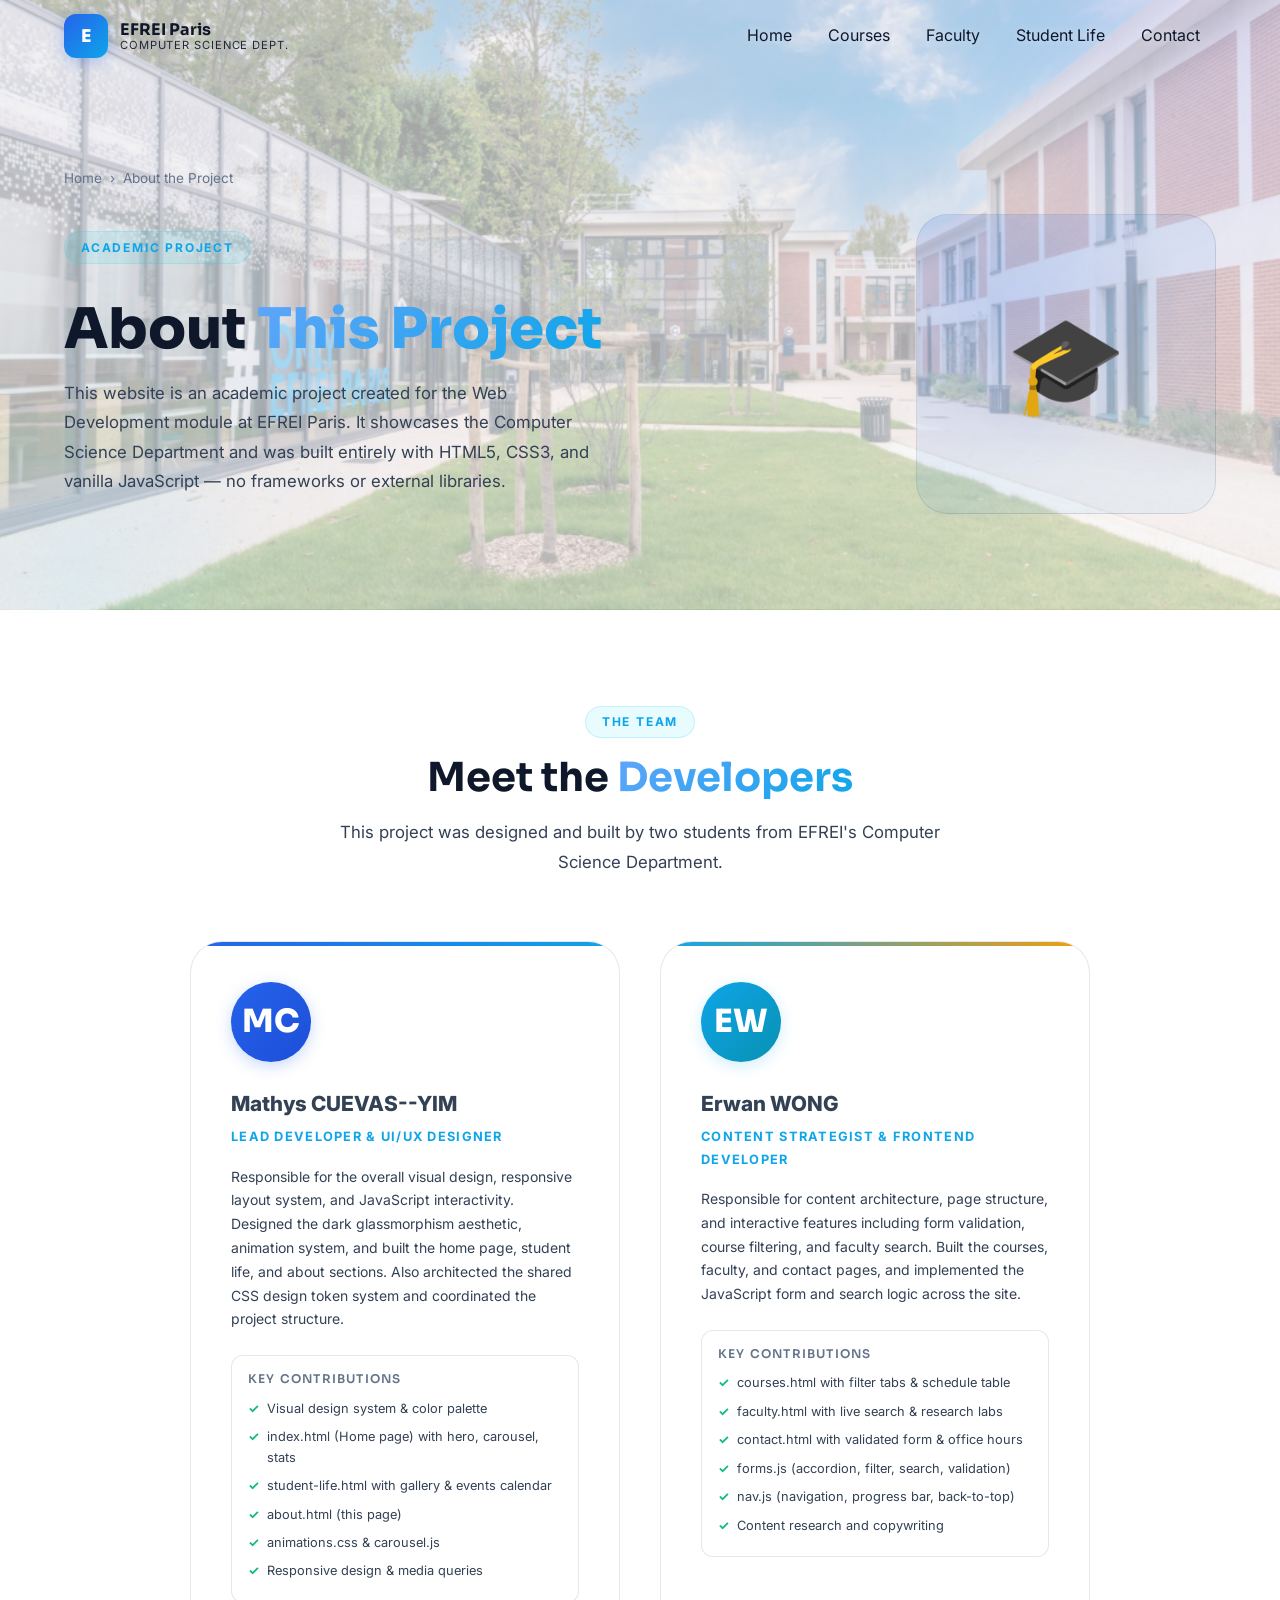
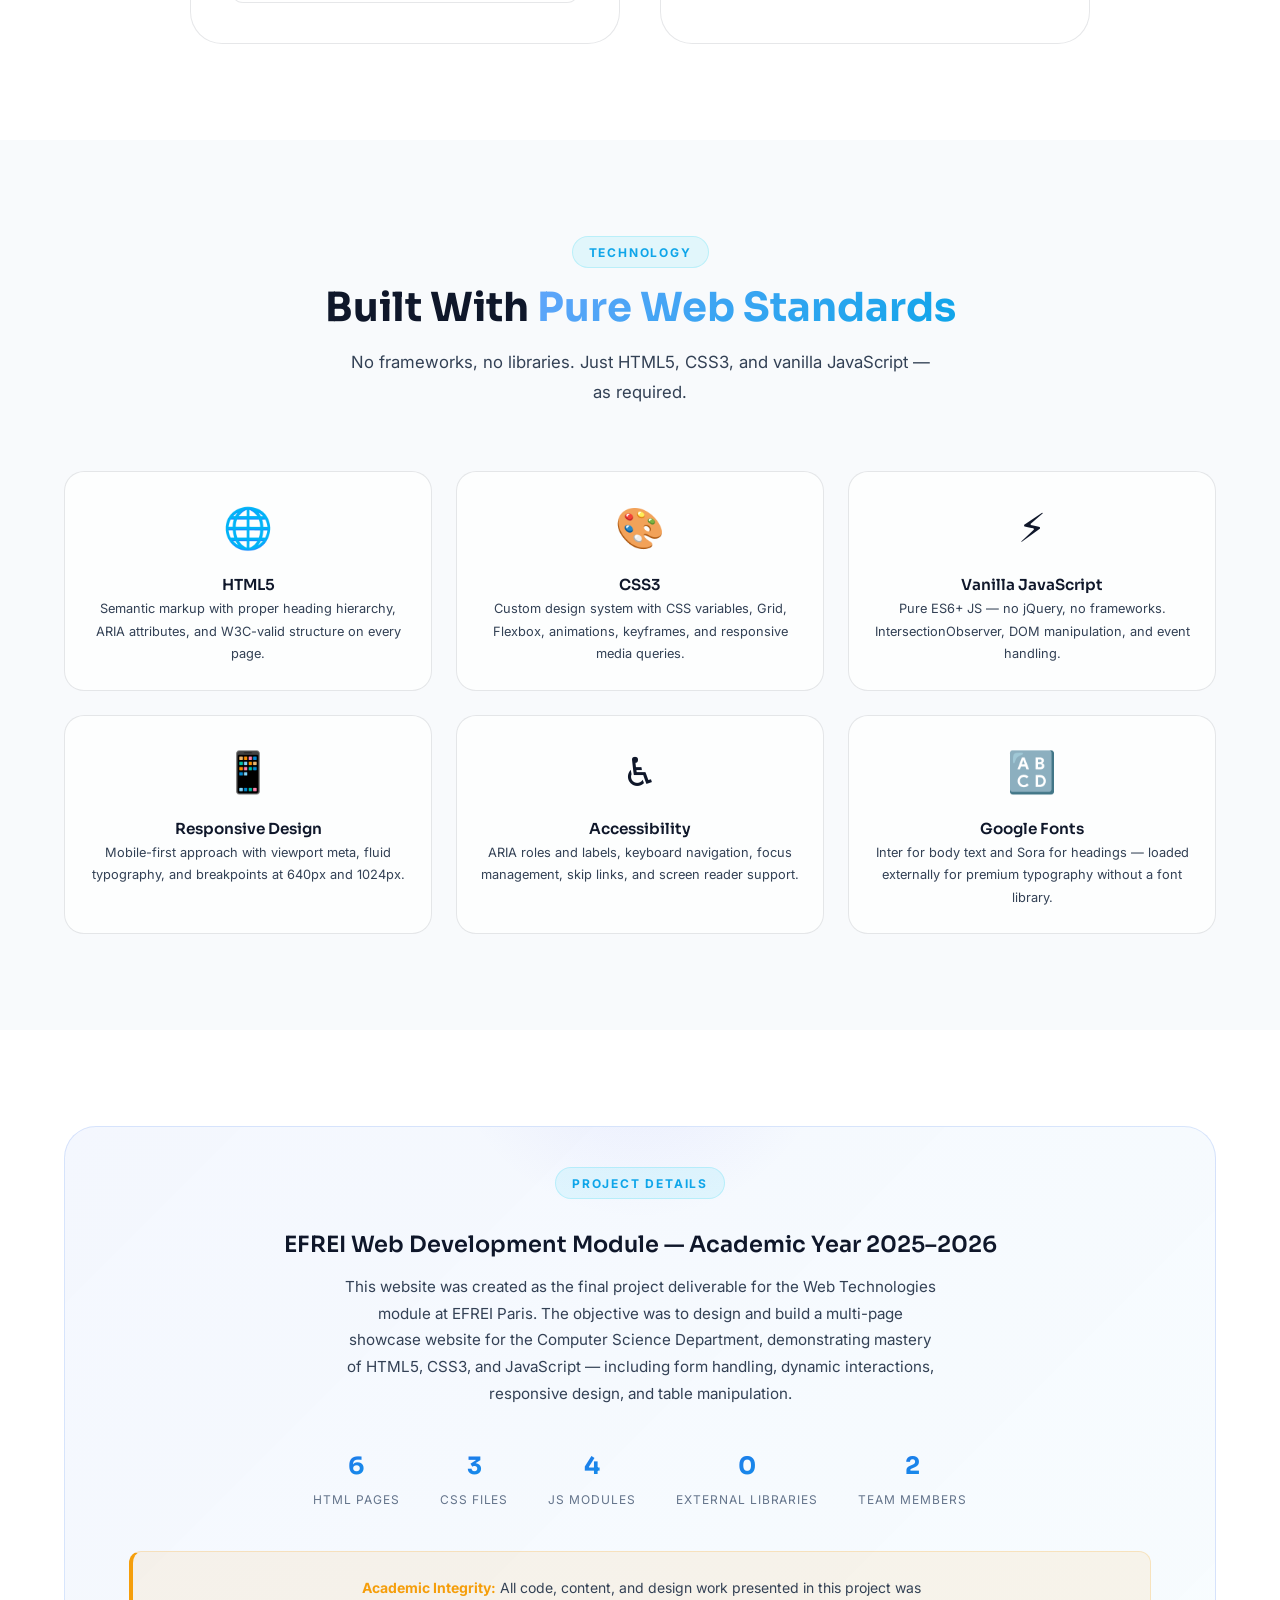
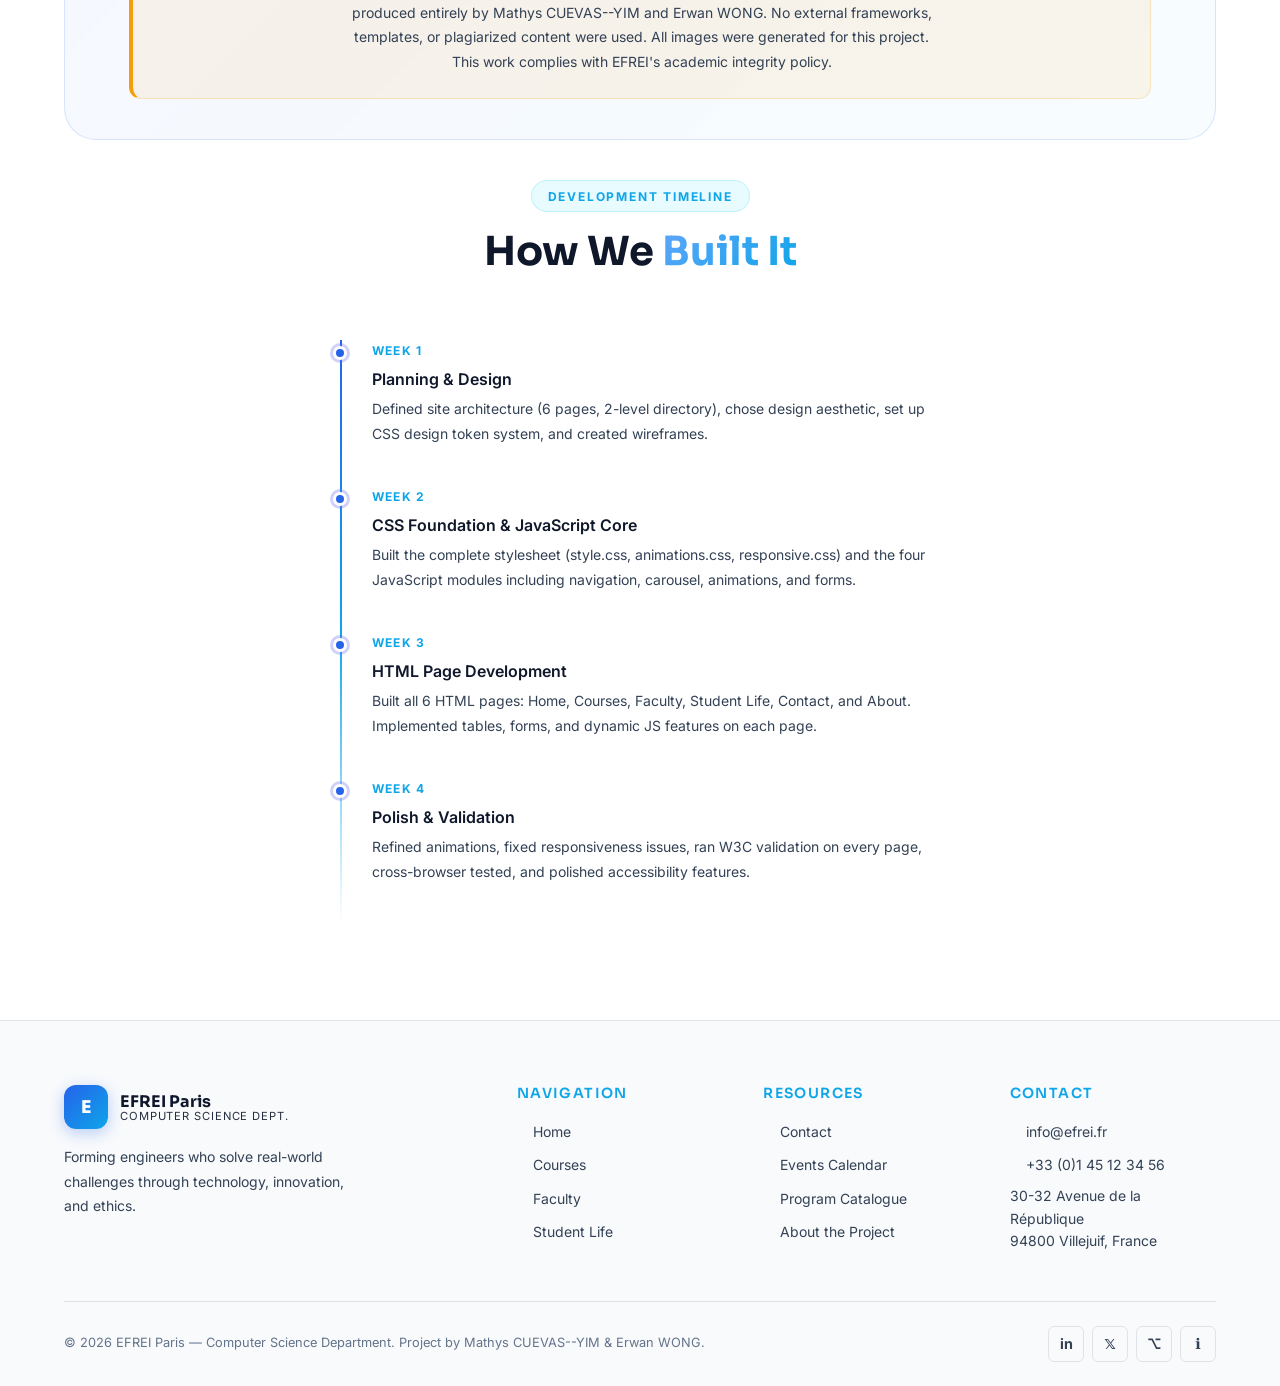
==== pages/about.html @ dd6ec796 "Initial commit of the Web Project" ====
<!DOCTYPE html>
<html lang="en">
<head>
  <meta charset="UTF-8">
  <meta name="viewport" content="width=device-width, initial-scale=1.0">
  <meta name="description" content="About this project — EFREI CS Department website built by Mathys CUEVAS--YIM and Erwan WONG for the Web Development module.">
  <meta name="keywords" content="EFREI project, about, team, web development, HTML CSS JavaScript">
  <meta name="author" content="Mathys CUEVAS--YIM, Erwan WONG">
  <title>About the Project — EFREI Computer Science</title>
  <link rel="stylesheet" href="../assets/css/style.css">
  <link rel="stylesheet" href="../assets/css/animations.css">
  <link rel="stylesheet" href="../assets/css/responsive.css">
  <style>
    /* ---- ABOUT PAGE ---- */

    .about-hero-layout {
      display: flex;
      align-items: center;
      gap: var(--space-xl);
    }

    .about-hero-text {
      flex: 1;
    }

    .about-hero-visual {
      flex-shrink: 0;
      width: 300px;
      height: 300px;
      border-radius: var(--radius-xl);
      background: linear-gradient(135deg, rgba(37, 99, 235, 0.1), rgba(14, 165, 233, 0.05));
      border: 1px solid var(--glass-border);
      display: flex;
      align-items: center;
      justify-content: center;
      font-size: 6rem;
      position: relative;
      overflow: hidden;
    }

    .about-hero-visual::before {
      content: '';
      position: absolute;
      inset: 0;
      background: radial-gradient(circle at 30% 30%, rgba(37, 99, 235, 0.15), transparent 60%);
    }

    /* Team member cards */
    .about-team-grid {
      display: grid;
      grid-template-columns: repeat(2, 1fr);
      gap: var(--space-xl);
      max-width: 900px;
      margin: 0 auto;
    }

    .member-card {
      background: var(--surface);
      border: 1px solid var(--glass-border);
      border-radius: var(--radius-xl);
      padding: var(--space-xl);
      position: relative;
      overflow: hidden;
      transition: all var(--transition-base);
    }

    .member-card::before {
      content: '';
      position: absolute;
      top: 0;
      left: 0;
      right: 0;
      height: 4px;
    }

    .member-card:nth-child(1)::before {
      background: linear-gradient(90deg, var(--color-primary), var(--color-accent));
    }

    .member-card:nth-child(2)::before {
      background: linear-gradient(90deg, var(--color-accent), var(--color-gold));
    }

    .member-card:hover {
      transform: translateY(-6px);
      box-shadow: var(--shadow-lg), var(--shadow-glow);
      border-color: rgba(37, 99, 235, 0.25);
    }

    .member-avatar {
      width: 80px;
      height: 80px;
      border-radius: 50%;
      margin-bottom: var(--space-lg);
      display: flex;
      align-items: center;
      justify-content: center;
      font-size: 2rem;
      font-weight: 800;
      font-family: var(--font-heading);
      color: white;
    }

    .member-card:nth-child(1) .member-avatar {
      background: linear-gradient(135deg, var(--color-primary), var(--color-primary-dark));
      box-shadow: 0 4px 15px rgba(37, 99, 235, 0.25);
    }

    .member-card:nth-child(2) .member-avatar {
      background: linear-gradient(135deg, var(--color-accent), #0891b2);
      box-shadow: 0 4px 15px rgba(14, 165, 233, 0.2);
    }

    .member-name {
      font-size: 1.3rem;
      font-weight: 800;
      margin-bottom: 0.25rem;
    }

    .member-role {
      font-size: 0.8rem;
      color: var(--color-accent);
      text-transform: uppercase;
      letter-spacing: 0.1em;
      font-weight: 700;
      margin-bottom: var(--space-md);
    }

    .member-desc {
      font-size: 0.875rem;
      line-height: 1.7;
      margin-bottom: var(--space-lg);
    }

    .member-contributions {
      background: var(--glass);
      border: 1px solid var(--glass-border);
      border-radius: var(--radius-md);
      padding: var(--space-md);
    }

    .member-contributions h4 {
      font-size: 0.75rem;
      text-transform: uppercase;
      letter-spacing: 0.1em;
      color: var(--text-muted);
      margin-bottom: var(--space-sm);
    }

    .contribution-list {
      list-style: none;
    }

    .contribution-list li {
      font-size: 0.8rem;
      color: var(--text-secondary);
      padding: 0.25rem 0;
      display: flex;
      align-items: flex-start;
      gap: 0.5rem;
    }

    .contribution-list li::before {
      content: '✓';
      color: var(--color-success);
      font-weight: 700;
      flex-shrink: 0;
    }

    /* Tech stack */
    .tech-section {
      background: var(--bg-secondary);
    }

    .tech-stack-grid {
      display: grid;
      grid-template-columns: repeat(3, 1fr);
      gap: var(--space-lg);
    }

    .tech-item {
      background: var(--glass);
      border: 1px solid var(--glass-border);
      border-radius: var(--radius-lg);
      padding: var(--space-lg);
      text-align: center;
      transition: all var(--transition-base);
    }

    .tech-item:hover {
      border-color: rgba(99,102,241,0.3);
      transform: translateY(-4px);
      box-shadow: var(--shadow-glow);
    }

    .tech-icon {
      font-size: 2.5rem;
      margin-bottom: var(--space-md);
    }

    .tech-item h4 {
      font-size: 0.95rem;
      margin-bottom: 0.25rem;
    }

    .tech-item p {
      font-size: 0.8rem;
    }

    /* Project context */
    .context-section {
      background: var(--bg-primary);
    }

    .context-card {
      background: linear-gradient(135deg, rgba(37, 99, 235, 0.05), rgba(14, 165, 233, 0.03));
      border: 1px solid rgba(37, 99, 235, 0.15);
      border-radius: var(--radius-xl);
      padding: var(--space-xl) var(--space-2xl);
      text-align: center;
      position: relative;
      overflow: hidden;
    }

    .context-card::before {
      content: '';
      position: absolute;
      top: -50%;
      left: 50%;
      transform: translateX(-50%);
      width: 400px;
      height: 400px;
      background: radial-gradient(circle, rgba(99,102,241,0.1), transparent 70%);
      pointer-events: none;
    }

    .context-card-content {
      position: relative;
    }

    .context-card h3 {
      font-size: 1.4rem;
      margin-bottom: var(--space-md);
    }

    .context-card p {
      max-width: 600px;
      margin: 0 auto;
      font-size: 0.95rem;
    }

    .project-meta-row {
      display: flex;
      justify-content: center;
      gap: var(--space-xl);
      margin-top: var(--space-xl);
      flex-wrap: wrap;
    }

    .project-meta-item {
      text-align: center;
    }

    .project-meta-value {
      display: block;
      font-family: var(--font-heading);
      font-size: 1.5rem;
      font-weight: 700;
      background: linear-gradient(135deg, var(--color-primary), var(--color-accent));
      -webkit-background-clip: text;
      background-clip: text;
      -webkit-text-fill-color: transparent;
    }

    .project-meta-label {
      font-size: 0.75rem;
      color: var(--text-muted);
      text-transform: uppercase;
      letter-spacing: 0.08em;
      margin-top: 0.25rem;
    }

    /* Disclaimer / integrity */
    .integrity-note {
      background: rgba(245, 158, 11, 0.08);
      border: 1px solid rgba(245, 158, 11, 0.2);
      border-left: 4px solid var(--color-gold);
      border-radius: var(--radius-md);
      padding: var(--space-lg);
      margin-top: var(--space-xl);
    }

    .integrity-note p {
      font-size: 0.875rem;
      color: var(--text-secondary);
    }

    .integrity-note strong {
      color: var(--color-gold);
    }
  </style>
</head>
<body>

<div id="scroll-progress" role="progressbar" aria-label="Page scroll progress"></div>

<!-- ===== HEADER ===== -->
<header id="site-header">
  <div class="container header-inner">
    <a href="../index.html" class="site-logo" aria-label="EFREI CS Department Home">
      <div class="logo-mark" aria-hidden="true">E</div>
      <div class="logo-text">
        <span class="logo-title">EFREI Paris</span>
        <span class="logo-sub">Computer Science Dept.</span>
      </div>
    </a>
    <nav class="main-nav" aria-label="Main navigation">
      <ul>
        <li><a href="../index.html">Home</a></li>
        <li><a href="courses.html">Courses</a></li>
        <li><a href="faculty.html">Faculty</a></li>
        <li><a href="student-life.html">Student Life</a></li>
        <li><a href="contact.html">Contact</a></li>
      </ul>
    </nav>
    <button class="hamburger" id="hamburger" aria-label="Open navigation menu" aria-expanded="false" aria-controls="mobile-nav">
      <span></span><span></span><span></span>
    </button>
  </div>
</header>

<nav class="mobile-nav" id="mobile-nav" aria-label="Mobile navigation">
  <ul>
    <li><a href="../index.html">Home</a></li>
    <li><a href="courses.html">Courses</a></li>
    <li><a href="faculty.html">Faculty</a></li>
    <li><a href="student-life.html">Student Life</a></li>
    <li><a href="contact.html">Contact</a></li>
    <li><a href="about.html" class="active">About the Project</a></li>
  </ul>
</nav>

<!-- ===== PAGE HERO ===== -->
<main>
<section class="page-hero" aria-label="About page hero">
  <div class="hero-orb hero-orb-1" aria-hidden="true"></div>
  <div class="hero-orb hero-orb-2" aria-hidden="true"></div>
  <div class="container page-hero-content">
    <nav class="breadcrumb" aria-label="Breadcrumb">
      <a href="../index.html">Home</a>
      <span aria-hidden="true">›</span>
      <span aria-current="page">About the Project</span>
    </nav>
    <div class="about-hero-layout">
      <div class="about-hero-text">
        <span class="section-label">Academic Project</span>
        <h1 class="mt-md">About <span class="gradient-text">This Project</span></h1>
        <p class="section-desc mt-md" style="margin-left:0; text-align:left; max-width: 540px;">
          This website is an academic project created for the Web Development module at EFREI Paris.
          It showcases the Computer Science Department and was built entirely with HTML5, CSS3, and
          vanilla JavaScript — no frameworks or external libraries.
        </p>
      </div>
      <div class="about-hero-visual" aria-hidden="true">
        <span style="position:relative;z-index:1;">🎓</span>
      </div>
    </div>
  </div>
</section>

<!-- ===== TEAM MEMBERS ===== -->
<section class="section" style="background:var(--bg-primary);" aria-label="Project team members">
  <div class="container">
    <div class="section-header reveal">
      <span class="section-label">The Team</span>
      <h2 class="section-title">Meet the <span>Developers</span></h2>
      <p class="section-desc">This project was designed and built by two students from EFREI's Computer Science Department.</p>
    </div>

    <div class="about-team-grid">

      <!-- Member 1 -->
      <article class="member-card reveal">
        <div class="member-avatar" aria-hidden="true">MC</div>
        <p class="member-name">Mathys CUEVAS--YIM</p>
        <p class="member-role">Lead Developer &amp; UI/UX Designer</p>
        <p class="member-desc">
          Responsible for the overall visual design, responsive layout system, and JavaScript interactivity.
          Designed the dark glassmorphism aesthetic, animation system, and built the home page, student life,
          and about sections. Also architected the shared CSS design token system and coordinated the project structure.
        </p>
        <div class="member-contributions">
          <h4>Key Contributions</h4>
          <ul class="contribution-list">
            <li>Visual design system &amp; color palette</li>
            <li>index.html (Home page) with hero, carousel, stats</li>
            <li>student-life.html with gallery &amp; events calendar</li>
            <li>about.html (this page)</li>
            <li>animations.css &amp; carousel.js</li>
            <li>Responsive design &amp; media queries</li>
          </ul>
        </div>
      </article>

      <!-- Member 2 -->
      <article class="member-card reveal delay-1">
        <div class="member-avatar" aria-hidden="true">EW</div>
        <p class="member-name">Erwan WONG</p>
        <p class="member-role">Content Strategist &amp; Frontend Developer</p>
        <p class="member-desc">
          Responsible for content architecture, page structure, and interactive features including form
          validation, course filtering, and faculty search. Built the courses, faculty, and contact pages,
          and implemented the JavaScript form and search logic across the site.
        </p>
        <div class="member-contributions">
          <h4>Key Contributions</h4>
          <ul class="contribution-list">
            <li>courses.html with filter tabs &amp; schedule table</li>
            <li>faculty.html with live search &amp; research labs</li>
            <li>contact.html with validated form &amp; office hours</li>
            <li>forms.js (accordion, filter, search, validation)</li>
            <li>nav.js (navigation, progress bar, back-to-top)</li>
            <li>Content research and copywriting</li>
          </ul>
        </div>
      </article>

    </div>
  </div>
</section>

<!-- ===== TECH STACK ===== -->
<section class="tech-section section" aria-label="Technologies used">
  <div class="container">
    <div class="section-header reveal">
      <span class="section-label">Technology</span>
      <h2 class="section-title">Built With <span>Pure Web Standards</span></h2>
      <p class="section-desc">No frameworks, no libraries. Just HTML5, CSS3, and vanilla JavaScript — as required.</p>
    </div>

    <div class="tech-stack-grid">

      <div class="tech-item reveal">
        <div class="tech-icon" aria-hidden="true">🌐</div>
        <h4>HTML5</h4>
        <p>Semantic markup with proper heading hierarchy, ARIA attributes, and W3C-valid structure on every page.</p>
      </div>

      <div class="tech-item reveal delay-1">
        <div class="tech-icon" aria-hidden="true">🎨</div>
        <h4>CSS3</h4>
        <p>Custom design system with CSS variables, Grid, Flexbox, animations, keyframes, and responsive media queries.</p>
      </div>

      <div class="tech-item reveal delay-2">
        <div class="tech-icon" aria-hidden="true">⚡</div>
        <h4>Vanilla JavaScript</h4>
        <p>Pure ES6+ JS — no jQuery, no frameworks. IntersectionObserver, DOM manipulation, and event handling.</p>
      </div>

      <div class="tech-item reveal">
        <div class="tech-icon" aria-hidden="true">📱</div>
        <h4>Responsive Design</h4>
        <p>Mobile-first approach with viewport meta, fluid typography, and breakpoints at 640px and 1024px.</p>
      </div>

      <div class="tech-item reveal delay-1">
        <div class="tech-icon" aria-hidden="true">♿</div>
        <h4>Accessibility</h4>
        <p>ARIA roles and labels, keyboard navigation, focus management, skip links, and screen reader support.</p>
      </div>

      <div class="tech-item reveal delay-2">
        <div class="tech-icon" aria-hidden="true">🔠</div>
        <h4>Google Fonts</h4>
        <p>Inter for body text and Sora for headings — loaded externally for premium typography without a font library.</p>
      </div>

    </div>
  </div>
</section>

<!-- ===== PROJECT CONTEXT ===== -->
<section class="context-section section" aria-label="Project context and details">
  <div class="container">

    <div class="context-card reveal">
      <div class="context-card-content">
        <span class="section-label" style="display:inline-block;">Project Details</span>
        <h3 class="mt-md">EFREI Web Development Module — Academic Year 2025–2026</h3>
        <p>
          This website was created as the final project deliverable for the Web Technologies module at EFREI Paris.
          The objective was to design and build a multi-page showcase website for the Computer Science Department,
          demonstrating mastery of HTML5, CSS3, and JavaScript — including form handling, dynamic interactions,
          responsive design, and table manipulation.
        </p>

        <div class="project-meta-row">
          <div class="project-meta-item">
            <span class="project-meta-value">6</span>
            <span class="project-meta-label">HTML pages</span>
          </div>
          <div class="project-meta-item">
            <span class="project-meta-value">3</span>
            <span class="project-meta-label">CSS files</span>
          </div>
          <div class="project-meta-item">
            <span class="project-meta-value">4</span>
            <span class="project-meta-label">JS modules</span>
          </div>
          <div class="project-meta-item">
            <span class="project-meta-value">0</span>
            <span class="project-meta-label">External libraries</span>
          </div>
          <div class="project-meta-item">
            <span class="project-meta-value">2</span>
            <span class="project-meta-label">Team members</span>
          </div>
        </div>

        <div class="integrity-note mt-xl">
          <p>
            <strong>Academic Integrity:</strong> All code, content, and design work presented in this project
            was produced entirely by Mathys CUEVAS--YIM and Erwan WONG. No external frameworks, templates,
            or plagiarized content were used. All images were generated for this project. This work complies
            with EFREI's academic integrity policy.
          </p>
        </div>
      </div>
    </div>

    <!-- Feature timeline -->
    <div class="section-header reveal mt-xl">
      <span class="section-label">Development Timeline</span>
      <h2 class="section-title">How We <span>Built It</span></h2>
    </div>

    <div class="timeline reveal" style="max-width:600px;margin:0 auto;" role="list">

      <div class="timeline-item" role="listitem">
        <div class="timeline-dot" aria-hidden="true"></div>
        <p class="timeline-year">Week 1</p>
        <p class="timeline-title">Planning &amp; Design</p>
        <p class="timeline-desc">Defined site architecture (6 pages, 2-level directory), chose design aesthetic, set up CSS design token system, and created wireframes.</p>
      </div>

      <div class="timeline-item" role="listitem">
        <div class="timeline-dot" aria-hidden="true"></div>
        <p class="timeline-year">Week 2</p>
        <p class="timeline-title">CSS Foundation &amp; JavaScript Core</p>
        <p class="timeline-desc">Built the complete stylesheet (style.css, animations.css, responsive.css) and the four JavaScript modules including navigation, carousel, animations, and forms.</p>
      </div>

      <div class="timeline-item" role="listitem">
        <div class="timeline-dot" aria-hidden="true"></div>
        <p class="timeline-year">Week 3</p>
        <p class="timeline-title">HTML Page Development</p>
        <p class="timeline-desc">Built all 6 HTML pages: Home, Courses, Faculty, Student Life, Contact, and About. Implemented tables, forms, and dynamic JS features on each page.</p>
      </div>

      <div class="timeline-item" role="listitem">
        <div class="timeline-dot" aria-hidden="true"></div>
        <p class="timeline-year">Week 4</p>
        <p class="timeline-title">Polish &amp; Validation</p>
        <p class="timeline-desc">Refined animations, fixed responsiveness issues, ran W3C validation on every page, cross-browser tested, and polished accessibility features.</p>
      </div>

    </div>

  </div>
</section>

</main>

<!-- ===== FOOTER ===== -->
<footer id="site-footer" aria-label="Site footer">
  <div class="container">
    <div class="footer-grid">
      <div class="footer-brand">
        <a href="../index.html" class="site-logo" aria-label="EFREI home">
          <div class="logo-mark" aria-hidden="true">E</div>
          <div class="logo-text">
            <span class="logo-title">EFREI Paris</span>
            <span class="logo-sub">Computer Science Dept.</span>
          </div>
        </a>
        <p>Forming engineers who solve real-world challenges through technology, innovation, and ethics.</p>
      </div>
      <nav class="footer-col" aria-label="Quick links footer">
        <h5>Navigation</h5>
        <ul>
          <li><a href="../index.html">Home</a></li>
          <li><a href="courses.html">Courses</a></li>
          <li><a href="faculty.html">Faculty</a></li>
          <li><a href="student-life.html">Student Life</a></li>
        </ul>
      </nav>
      <nav class="footer-col" aria-label="Resources footer">
        <h5>Resources</h5>
        <ul>
          <li><a href="contact.html">Contact</a></li>
          <li><a href="student-life.html">Events Calendar</a></li>
          <li><a href="courses.html">Program Catalogue</a></li>
          <li><a href="about.html">About the Project</a></li>
        </ul>
      </nav>
      <div class="footer-col">
        <h5>Contact</h5>
        <ul>
          <li><a href="mailto:info@efrei.fr">info@efrei.fr</a></li>
          <li><a href="tel:+33145123456">+33 (0)1 45 12 34 56</a></li>
          <li><address style="font-style:normal;color:var(--text-secondary);font-size:0.875rem;">30-32 Avenue de la République<br>94800 Villejuif, France</address></li>
        </ul>
      </div>
    </div>
    <div class="footer-bottom">
      <p>&copy; 2026 EFREI Paris — Computer Science Department. Project by Mathys CUEVAS--YIM &amp; Erwan WONG.</p>
      <div class="footer-social" aria-label="Social media links">
        <a href="#" class="social-icon" aria-label="LinkedIn">in</a>
        <a href="#" class="social-icon" aria-label="Twitter/X">𝕏</a>
        <a href="#" class="social-icon" aria-label="GitHub">⌥</a>
        <a href="about.html" class="social-icon" aria-label="About the project">ℹ</a>
      </div>
    </div>
  </div>
</footer>

<button id="back-to-top" aria-label="Scroll back to top">↑</button>

<script src="../assets/js/nav.js"></script>
<script src="../assets/js/animations.js"></script>
<script src="../assets/js/forms.js"></script>

</body>
</html>
---- assets/css/style.css ----
/* ===================================================
   EFREI CS Department — Global Stylesheet
   style.css
   =================================================== */

/* ---- Google Fonts ---- */
@import url('https://fonts.googleapis.com/css2?family=Inter:wght@300;400;500;600;700&family=Sora:wght@400;600;700;800&display=swap');

/* ---- CSS Variables / Design Tokens ---- */
:root {
  /* Colors */
  --bg-primary:    #ffffff;
  --bg-secondary:  #f8fafc;
  --bg-tertiary:   #f1f5f9;
  --surface:       rgba(255, 255, 255, 0.95);
  --glass:         rgba(255, 255, 255, 0.7);
  --glass-border:  rgba(15, 23, 42, 0.1);

  --color-primary:  #2563eb;
  --color-primary-light: #60a5fa;
  --color-primary-dark:  #1d4ed8;
  --color-accent:   #0ea5e9;
  --color-gold:     #f59e0b;
  --color-success:  #10b981;
  --color-error:    #ef4444;
  --color-warning:  #f59e0b;

  --text-primary:   #0f172a;
  --text-secondary: #334155;
  --text-muted:     #64748b;

  /* Typography */
  --font-body:      'Inter', system-ui, sans-serif;
  --font-heading:   'Sora', system-ui, sans-serif;

  /* Spacing */
  --space-xs:   0.25rem;
  --space-sm:   0.5rem;
  --space-md:   1rem;
  --space-lg:   1.5rem;
  --space-xl:   2.5rem;
  --space-2xl:  4rem;
  --space-3xl:  6rem;

  /* Border Radius */
  --radius-sm:  0.375rem;
  --radius-md:  0.75rem;
  --radius-lg:  1.25rem;
  --radius-xl:  2rem;
  --radius-full: 9999px;

  /* Shadows */
  --shadow-sm:  0 1px 3px rgba(0,0,0,0.05);
  --shadow-md:  0 4px 12px rgba(15,23,42,0.08);
  --shadow-lg:  0 10px 40px rgba(15,23,42,0.1);
  --shadow-glow: 0 0 30px rgba(37, 99, 235, 0.15);
  --shadow-glow-accent: 0 0 30px rgba(14, 165, 233, 0.1);

  /* Transitions */
  --transition-fast: 0.15s ease;
  --transition-base: 0.3s ease;
  --transition-slow: 0.5s ease;

  /* Layout */
  --max-width: 1200px;
  --header-height: 72px;
}

/* ---- Reset & Base ---- */
*, *::before, *::after {
  box-sizing: border-box;
  margin: 0;
  padding: 0;
}

html {
  scroll-behavior: smooth;
  font-size: 16px;
}

body {
  font-family: var(--font-body);
  background-color: var(--bg-primary);
  color: var(--text-primary);
  line-height: 1.6;
  min-height: 100vh;
  overflow-x: hidden;
}

img {
  max-width: 100%;
  height: auto;
  display: block;
}

a {
  color: inherit;
  text-decoration: none;
}

ul, ol {
  list-style: none;
}

button {
  cursor: pointer;
  font-family: var(--font-body);
  border: none;
  background: none;
}

input, textarea, select {
  font-family: var(--font-body);
}

/* ---- Typography ---- */
h1, h2, h3, h4, h5, h6 {
  font-family: var(--font-heading);
  line-height: 1.2;
  color: var(--text-primary);
}

h1 { font-size: clamp(2rem, 5vw, 3.5rem); font-weight: 800; }
h2 { font-size: clamp(1.6rem, 3.5vw, 2.5rem); font-weight: 700; }
h3 { font-size: clamp(1.2rem, 2.5vw, 1.75rem); font-weight: 600; }
h4 { font-size: 1.125rem; font-weight: 600; }
h5 { font-size: 1rem; font-weight: 600; }

p { color: var(--text-secondary); line-height: 1.75; }

/* ---- Layout Utilities ---- */
.container {
  width: 100%;
  max-width: var(--max-width);
  margin: 0 auto;
  padding: 0 var(--space-lg);
}

.section {
  padding: var(--space-3xl) 0;
}

.section-header {
  text-align: center;
  margin-bottom: var(--space-2xl);
}

.section-label {
  display: inline-block;
  font-size: 0.75rem;
  font-weight: 700;
  text-transform: uppercase;
  letter-spacing: 0.15em;
  color: var(--color-accent);
  background: rgba(34, 211, 238, 0.1);
  border: 1px solid rgba(34, 211, 238, 0.2);
  padding: 0.35rem 1rem;
  border-radius: var(--radius-full);
  margin-bottom: var(--space-md);
}

.section-title {
  margin-bottom: var(--space-md);
}

.section-title span {
  background: linear-gradient(135deg, var(--color-primary-light), var(--color-accent));
  -webkit-background-clip: text;
  background-clip: text;
  -webkit-text-fill-color: transparent;
}

.section-desc {
  max-width: 600px;
  margin: 0 auto;
  color: var(--text-secondary);
  font-size: 1.05rem;
}

.grid-2 { display: grid; grid-template-columns: repeat(2, 1fr); gap: var(--space-lg); }
.grid-3 { display: grid; grid-template-columns: repeat(3, 1fr); gap: var(--space-lg); }
.grid-4 { display: grid; grid-template-columns: repeat(4, 1fr); gap: var(--space-lg); }
.flex { display: flex; }
.flex-center { display: flex; align-items: center; justify-content: center; }
.flex-between { display: flex; align-items: center; justify-content: space-between; }
.gap-sm { gap: var(--space-sm); }
.gap-md { gap: var(--space-md); }
.gap-lg { gap: var(--space-lg); }
.text-center { text-align: center; }
.mt-md { margin-top: var(--space-md); }
.mt-lg { margin-top: var(--space-lg); }
.mt-xl { margin-top: var(--space-xl); }
.mb-md { margin-bottom: var(--space-md); }
.mb-lg { margin-bottom: var(--space-lg); }

/* ---- Gradient backgrounds ---- */
.gradient-text {
  background: linear-gradient(135deg, var(--color-primary-light), var(--color-accent));
  -webkit-background-clip: text;
  background-clip: text;
  -webkit-text-fill-color: transparent;
}

/* ---- Buttons ---- */
.btn {
  display: inline-flex;
  align-items: center;
  gap: var(--space-sm);
  padding: 0.75rem 1.75rem;
  border-radius: var(--radius-full);
  font-size: 0.95rem;
  font-weight: 600;
  transition: all var(--transition-base);
  white-space: nowrap;
}

.btn-primary {
  background: linear-gradient(135deg, var(--color-primary), var(--color-primary-dark));
  color: #fff;
  box-shadow: 0 4px 20px rgba(99, 102, 241, 0.4);
}

.btn-primary:hover {
  transform: translateY(-2px);
  box-shadow: 0 8px 30px rgba(37, 99, 235, 0.4);
}

.btn-outline {
  border: 1.5px solid var(--glass-border);
  color: var(--text-primary);
  background: var(--glass);
  backdrop-filter: blur(10px);
}

.btn-outline:hover {
  border-color: var(--color-primary-light);
  color: var(--color-primary-light);
  background: rgba(99, 102, 241, 0.1);
  transform: translateY(-2px);
}

.btn-accent {
  background: linear-gradient(135deg, var(--color-accent), #0891b2);
  color: var(--bg-primary);
  font-weight: 700;
  box-shadow: 0 4px 20px rgba(34, 211, 238, 0.35);
}

.btn-accent:hover {
  transform: translateY(-2px);
  box-shadow: 0 8px 30px rgba(34, 211, 238, 0.5);
}

.btn-sm {
  padding: 0.5rem 1.25rem;
  font-size: 0.875rem;
}

/* ---- Cards ---- */
.card {
  background: var(--surface);
  border: 1px solid var(--glass-border);
  border-radius: var(--radius-lg);
  overflow: hidden;
  transition: transform var(--transition-base), box-shadow var(--transition-base), border-color var(--transition-base);
}

.card:hover {
  transform: translateY(-6px);
  box-shadow: var(--shadow-lg), var(--shadow-glow);
  border-color: rgba(99, 102, 241, 0.3);
}

.card-glass {
  background: var(--glass);
  backdrop-filter: blur(16px);
  -webkit-backdrop-filter: blur(16px);
  border: 1px solid var(--glass-border);
  border-radius: var(--radius-lg);
}

.card-body {
  padding: var(--space-lg);
}

.card-image {
  width: 100%;
  height: 200px;
  object-fit: cover;
}

/* ---- Tags / Badges ---- */
.tag {
  display: inline-block;
  padding: 0.25rem 0.75rem;
  border-radius: var(--radius-full);
  font-size: 0.75rem;
  font-weight: 600;
  text-transform: uppercase;
  letter-spacing: 0.05em;
}

.tag-primary {
  background: rgba(99, 102, 241, 0.15);
  color: var(--color-primary-light);
  border: 1px solid rgba(99, 102, 241, 0.3);
}

.tag-accent {
  background: rgba(34, 211, 238, 0.12);
  color: var(--color-accent);
  border: 1px solid rgba(34, 211, 238, 0.25);
}

.tag-gold {
  background: rgba(245, 158, 11, 0.12);
  color: var(--color-gold);
  border: 1px solid rgba(245, 158, 11, 0.25);
}

/* ---- Divider ---- */
.divider {
  height: 1px;
  background: linear-gradient(90deg, transparent, var(--glass-border), transparent);
  margin: var(--space-xl) 0;
}

/* ===================================================
   HEADER / NAVIGATION
   =================================================== */
#site-header {
  position: fixed;
  top: 0;
  left: 0;
  width: 100%;
  height: var(--header-height);
  z-index: 1000;
  transition: background var(--transition-base), box-shadow var(--transition-base);
}

#site-header.scrolled {
  background: rgba(255, 255, 255, 0.95);
  backdrop-filter: blur(20px);
  -webkit-backdrop-filter: blur(20px);
  box-shadow: 0 1px 0 var(--glass-border), var(--shadow-md);
}

.header-inner {
  display: flex;
  align-items: center;
  justify-content: space-between;
  height: 100%;
  gap: var(--space-lg);
}

/* Logo */
.site-logo {
  display: flex;
  align-items: center;
  gap: 0.75rem;
  text-decoration: none;
  flex-shrink: 0;
}

.logo-mark {
  width: 44px;
  height: 44px;
  border-radius: var(--radius-md);
  overflow: hidden;
  background: linear-gradient(135deg, var(--color-primary), var(--color-accent));
  display: flex;
  align-items: center;
  justify-content: center;
  font-family: var(--font-heading);
  font-weight: 800;
  font-size: 1.1rem;
  color: white;
  flex-shrink: 0;
  box-shadow: 0 4px 15px rgba(37, 99, 235, 0.3);
}

.logo-mark img {
  width: 100%;
  height: 100%;
  object-fit: contain;
}

.logo-text {
  display: flex;
  flex-direction: column;
  line-height: 1.1;
}

.logo-title {
  font-family: var(--font-heading);
  font-weight: 700;
  font-size: 1rem;
  color: var(--text-primary);
}

.logo-sub {
  font-size: 0.7rem;
  color: var(--text-primary);
  text-transform: uppercase;
  letter-spacing: 0.08em;
  opacity: 0.9;
}

/* Main Nav */
.main-nav ul {
  display: flex;
  align-items: center;
  gap: 0.25rem;
}

.main-nav a {
  display: block;
  padding: 0.5rem 1rem;
  border-radius: var(--radius-sm);
  color: var(--text-primary);
  text-shadow: 0 0 10px rgba(255, 255, 255, 0.5);
  transition: all var(--transition-fast);
  position: relative;
}

.main-nav a::after {
  content: '';
  position: absolute;
  bottom: 4px;
  left: 50%;
  transform: translateX(-50%) scaleX(0);
  width: calc(100% - 2rem);
  height: 2px;
  background: linear-gradient(90deg, var(--color-primary), var(--color-accent));
  border-radius: var(--radius-full);
  transition: transform var(--transition-base);
}

.main-nav a:hover,
.main-nav a.active {
  color: var(--text-primary);
  background: var(--glass);
}

.main-nav a:hover::after,
.main-nav a.active::after {
  transform: translateX(-50%) scaleX(1);
}

/* Hamburger */
.hamburger {
  display: none;
  flex-direction: column;
  gap: 5px;
  padding: 8px;
  border-radius: var(--radius-sm);
  background: transparent;
  border: 1px solid var(--glass-border);
  cursor: pointer;
}

.hamburger span {
  display: block;
  width: 22px;
  height: 2px;
  background: var(--text-primary);
  border-radius: 2px;
  transition: all var(--transition-base);
}

.hamburger.open span:nth-child(1) {
  transform: translateY(7px) rotate(45deg);
}
.hamburger.open span:nth-child(2) {
  opacity: 0;
  transform: scaleX(0);
}
.hamburger.open span:nth-child(3) {
  transform: translateY(-7px) rotate(-45deg);
}

/* Mobile nav overlay */
.mobile-nav {
  display: none;
  position: fixed;
  top: var(--header-height);
  left: 0;
  right: 0;
  background: rgba(255, 255, 255, 0.98);
  backdrop-filter: blur(20px);
  -webkit-backdrop-filter: blur(20px);
  border-bottom: 1px solid var(--glass-border);
  z-index: 999;
  padding: var(--space-md) 0;
  transform: translateY(-10px);
  opacity: 0;
  transition: all var(--transition-base);
}

.mobile-nav.open {
  display: block;
  transform: translateY(0);
  opacity: 1;
}

.mobile-nav ul {
  list-style: none;
  display: flex;
  flex-direction: column;
}

.mobile-nav a {
  display: block;
  padding: 1rem var(--space-lg);
  color: var(--text-secondary);
  font-size: 1rem;
  font-weight: 500;
  border-bottom: 1px solid var(--glass-border);
  transition: all var(--transition-fast);
}

.mobile-nav a:hover,
.mobile-nav a.active {
  color: var(--text-primary);
  background: var(--glass);
  padding-left: calc(var(--space-lg) + 8px);
}

/* Scroll progress bar */
#scroll-progress {
  position: fixed;
  top: 0;
  left: 0;
  height: 3px;
  width: 0%;
  background: linear-gradient(90deg, var(--color-primary), var(--color-accent));
  z-index: 1001;
  transition: width 0.1s linear;
  border-radius: 0 var(--radius-full) var(--radius-full) 0;
}

/* ===================================================
   FOOTER
   =================================================== */
#site-footer {
  background: var(--bg-secondary);
  border-top: 1px solid var(--glass-border);
  padding: var(--space-2xl) 0 var(--space-lg);
}

.footer-grid {
  display: grid;
  grid-template-columns: 2fr 1fr 1fr 1fr;
  gap: var(--space-xl);
  margin-bottom: var(--space-xl);
}

.footer-brand p {
  margin-top: var(--space-md);
  font-size: 0.875rem;
  max-width: 280px;
}

.footer-col h5 {
  color: var(--text-primary);
  margin-bottom: var(--space-md);
  font-size: 0.875rem;
  text-transform: uppercase;
  letter-spacing: 0.1em;
  color: var(--color-accent);
}

.footer-col ul li {
  margin-bottom: 0.5rem;
}

.footer-col ul li a {
  color: var(--text-secondary);
  font-size: 0.875rem;
  transition: color var(--transition-fast);
  display: inline-flex;
  align-items: center;
  gap: 0.35rem;
}

.footer-col ul li a:hover {
  color: var(--color-primary-light);
}

.footer-col ul li a::before {
  content: '→';
  font-size: 0.75rem;
  opacity: 0;
  transform: translateX(-4px);
  transition: all var(--transition-fast);
}

.footer-col ul li a:hover::before {
  opacity: 1;
  transform: translateX(0);
}

.footer-bottom {
  display: flex;
  align-items: center;
  justify-content: space-between;
  padding-top: var(--space-lg);
  border-top: 1px solid var(--glass-border);
}

.footer-bottom p {
  font-size: 0.8rem;
  color: var(--text-muted);
}

.footer-social {
  display: flex;
  gap: var(--space-sm);
}

.social-icon {
  width: 36px;
  height: 36px;
  border-radius: var(--radius-sm);
  border: 1px solid var(--glass-border);
  display: flex;
  align-items: center;
  justify-content: center;
  color: var(--text-secondary);
  font-size: 0.9rem;
  font-weight: 700;
  transition: all var(--transition-fast);
}

.social-icon:hover {
  background: var(--glass);
  color: var(--color-primary-light);
  border-color: var(--color-primary-light);
  transform: translateY(-2px);
}

/* ===================================================
   PAGE HERO (inner pages)
   =================================================== */
.page-hero {
  padding: calc(var(--header-height) + var(--space-3xl)) 0 var(--space-3xl);
  background-image: linear-gradient(rgba(255, 255, 255, 0.65), rgba(255, 255, 255, 0.65)), url('../images/Campus.png');
  background-size: cover;
  background-position: center;
  position: relative;
  overflow: hidden;
}

.page-hero::before {
  content: '';
  position: absolute;
  top: -50%;
  right: -20%;
  width: 600px;
  height: 600px;
  background: radial-gradient(circle, rgba(99, 102, 241, 0.12) 0%, transparent 70%);
  pointer-events: none;
}

.page-hero::after {
  content: '';
  position: absolute;
  bottom: -30%;
  left: -10%;
  width: 400px;
  height: 400px;
  background: radial-gradient(circle, rgba(34, 211, 238, 0.08) 0%, transparent 70%);
  pointer-events: none;
}

.page-hero-content {
  position: relative;
  z-index: 1;
}

.breadcrumb {
  display: flex;
  align-items: center;
  gap: 0.5rem;
  font-size: 0.85rem;
  color: var(--text-muted);
  margin-bottom: var(--space-lg);
}

.breadcrumb a {
  color: var(--text-muted);
  transition: color var(--transition-fast);
}

.breadcrumb a:hover {
  color: var(--color-primary-light);
}

.breadcrumb span { color: var(--text-muted); }

/* ===================================================
   TABLES
   =================================================== */
.table-wrapper {
  overflow-x: auto;
  border-radius: var(--radius-lg);
  border: 1px solid var(--glass-border);
}

table {
  width: 100%;
  border-collapse: collapse;
  font-size: 0.9rem;
}

thead {
  background: linear-gradient(135deg, rgba(99, 102, 241, 0.2), rgba(34, 211, 238, 0.1));
}

thead th {
  padding: var(--space-md) var(--space-lg);
  text-align: left;
  font-family: var(--font-heading);
  font-size: 0.8rem;
  font-weight: 700;
  text-transform: uppercase;
  letter-spacing: 0.08em;
  color: var(--text-primary);
  white-space: nowrap;
}

tbody td {
  padding: var(--space-md) var(--space-lg);
  color: var(--text-secondary);
  border-top: 1px solid var(--glass-border);
  vertical-align: middle;
}

tbody tr {
  transition: background var(--transition-fast);
}

tbody tr:hover {
  background: var(--glass);
}

tfoot td {
  padding: var(--space-md) var(--space-lg);
  font-weight: 600;
  color: var(--text-primary);
  border-top: 2px solid var(--color-primary);
  font-size: 0.875rem;
}

/* ===================================================
   FORMS
   =================================================== */
.form-group {
  display: flex;
  flex-direction: column;
  gap: 0.35rem;
  margin-bottom: var(--space-md);
}

.form-label {
  font-size: 0.875rem;
  font-weight: 600;
  color: var(--text-secondary);
}

.form-label .required {
  color: var(--color-error);
  margin-left: 2px;
}

.form-control {
  width: 100%;
  padding: 0.75rem 1rem;
  background: var(--bg-tertiary);
  border: 1.5px solid var(--glass-border);
  border-radius: var(--radius-md);
  color: var(--text-primary);
  font-size: 0.95rem;
  transition: border-color var(--transition-fast), box-shadow var(--transition-fast);
  outline: none;
}

.form-control::placeholder {
  color: var(--text-muted);
}

.form-control:focus {
  border-color: var(--color-primary);
  box-shadow: 0 0 0 3px rgba(99, 102, 241, 0.15);
}

.form-control.error {
  border-color: var(--color-error);
  box-shadow: 0 0 0 3px rgba(239, 68, 68, 0.15);
}

.form-control.success {
  border-color: var(--color-success);
  box-shadow: 0 0 0 3px rgba(16, 185, 129, 0.15);
}

.form-error {
  font-size: 0.8rem;
  color: var(--color-error);
  display: none;
}

.form-error.show {
  display: block;
}

.form-hint {
  font-size: 0.8rem;
  color: var(--text-muted);
}

textarea.form-control {
  resize: vertical;
  min-height: 140px;
}

select.form-control {
  appearance: none;
  background-image: url("data:image/svg+xml,%3Csvg xmlns='http://www.w3.org/2000/svg' width='12' height='8' viewBox='0 0 12 8'%3E%3Cpath d='M1 1l5 5 5-5' stroke='%2394a3b8' stroke-width='1.5' fill='none' stroke-linecap='round'/%3E%3C/svg%3E");
  background-repeat: no-repeat;
  background-position: right 1rem center;
  padding-right: 2.5rem;
}

/* ===================================================
   ACCORDION
   =================================================== */
.accordion-item {
  border: 1px solid var(--glass-border);
  border-radius: var(--radius-md);
  overflow: hidden;
  margin-bottom: var(--space-sm);
}

.accordion-header {
  width: 100%;
  display: flex;
  align-items: center;
  justify-content: space-between;
  padding: var(--space-md) var(--space-lg);
  background: var(--glass);
  cursor: pointer;
  font-weight: 600;
  font-size: 0.95rem;
  color: var(--text-primary);
  text-align: left;
  transition: background var(--transition-fast);
  border: none;
}

.accordion-header:hover {
  background: rgba(99, 102, 241, 0.08);
}

.accordion-header.open {
  color: var(--color-primary-light);
  background: rgba(99, 102, 241, 0.1);
}

.accordion-icon {
  width: 22px;
  height: 22px;
  border-radius: var(--radius-full);
  border: 1.5px solid var(--glass-border);
  display: flex;
  align-items: center;
  justify-content: center;
  font-size: 1rem;
  flex-shrink: 0;
  transition: transform var(--transition-base), border-color var(--transition-fast);
}

.accordion-header.open .accordion-icon {
  transform: rotate(45deg);
  border-color: var(--color-primary-light);
  color: var(--color-primary-light);
}

.accordion-body {
  display: none;
  padding: var(--space-md) var(--space-lg);
  background: var(--bg-secondary);
  color: var(--text-secondary);
  font-size: 0.9rem;
  line-height: 1.7;
  border-top: 1px solid var(--glass-border);
}

.accordion-body.open {
  display: block;
  animation: fadeInDown 0.25s ease;
}

/* ===================================================
   SCROLL REVEAL
   =================================================== */
.reveal {
  opacity: 0;
  transform: translateY(30px);
  transition: opacity 0.7s ease, transform 0.7s ease;
}

.reveal.visible {
  opacity: 1;
  transform: translateY(0);
}

.reveal-left {
  opacity: 0;
  transform: translateX(-30px);
  transition: opacity 0.7s ease, transform 0.7s ease;
}

.reveal-left.visible {
  opacity: 1;
  transform: translateX(0);
}

.reveal-right {
  opacity: 0;
  transform: translateX(30px);
  transition: opacity 0.7s ease, transform 0.7s ease;
}

.reveal-right.visible {
  opacity: 1;
  transform: translateX(0);
}

/* Stagger delay helpers */
.delay-1 { transition-delay: 0.1s; }
.delay-2 { transition-delay: 0.2s; }
.delay-3 { transition-delay: 0.3s; }
.delay-4 { transition-delay: 0.4s; }
.delay-5 { transition-delay: 0.5s; }

/* ===================================================
   SEARCH / FILTER BAR
   =================================================== */
.search-bar {
  display: flex;
  align-items: center;
  gap: var(--space-sm);
  background: var(--bg-tertiary);
  border: 1.5px solid var(--glass-border);
  border-radius: var(--radius-full);
  padding: 0.5rem 1rem;
  transition: border-color var(--transition-fast), box-shadow var(--transition-fast);
}

.search-bar:focus-within {
  border-color: var(--color-primary);
  box-shadow: 0 0 0 3px rgba(99, 102, 241, 0.15);
}

.search-bar svg {
  color: var(--text-muted);
  flex-shrink: 0;
}

.search-bar input {
  flex: 1;
  background: none;
  border: none;
  outline: none;
  color: var(--text-primary);
  font-size: 0.95rem;
  min-width: 0;
}

.search-bar input::placeholder {
  color: var(--text-muted);
}

/* ===================================================
   FILTER TABS
   =================================================== */
.filter-tabs {
  display: flex;
  flex-wrap: wrap;
  gap: var(--space-sm);
  justify-content: center;
  margin-bottom: var(--space-xl);
}

.filter-tab {
  padding: 0.5rem 1.25rem;
  border-radius: var(--radius-full);
  font-size: 0.875rem;
  font-weight: 500;
  border: 1.5px solid var(--glass-border);
  color: var(--text-secondary);
  background: var(--glass);
  cursor: pointer;
  transition: all var(--transition-fast);
}

.filter-tab:hover {
  border-color: var(--color-primary-light);
  color: var(--color-primary-light);
}

.filter-tab.active {
  background: var(--color-primary);
  border-color: var(--color-primary);
  color: white;
  box-shadow: 0 4px 15px rgba(37, 99, 235, 0.3);
}

/* ===================================================
   BACK TO TOP
   =================================================== */
#back-to-top {
  position: fixed;
  bottom: var(--space-xl);
  right: var(--space-xl);
  width: 46px;
  height: 46px;
  background: linear-gradient(135deg, var(--color-primary), var(--color-primary-dark));
  color: white;
  border-radius: var(--radius-full);
  display: flex;
  align-items: center;
  justify-content: center;
  box-shadow: var(--shadow-md), var(--shadow-glow);
  cursor: pointer;
  opacity: 0;
  transform: translateY(10px);
  transition: all var(--transition-base);
  z-index: 500;
  border: none;
  font-size: 1.1rem;
}

#back-to-top.visible {
  opacity: 1;
  transform: translateY(0);
}

#back-to-top:hover {
  transform: translateY(-4px);
  box-shadow: var(--shadow-lg), 0 0 40px rgba(37, 99, 235, 0.3);
}

/* ===================================================
   HIGHLIGHTED ITEMS
   =================================================== */
mark {
  background: rgba(37, 99, 235, 0.15);
  color: var(--color-primary-dark);
  border-radius: 3px;
  padding: 0 2px;
}

/* ===================================================
   NO RESULTS
   =================================================== */
.no-results {
  text-align: center;
  padding: var(--space-3xl) var(--space-lg);
  color: var(--text-muted);
  display: none;
}

.no-results.show {
  display: block;
}

.no-results-icon {
  font-size: 3rem;
  margin-bottom: var(--space-md);
  opacity: 0.5;
}
---- assets/css/animations.css ----
/* ===================================================
   EFREI CS Department — Animations
   animations.css
   =================================================== */

/* ---- Keyframes ---- */

@keyframes fadeIn {
  from { opacity: 0; }
  to   { opacity: 1; }
}

@keyframes fadeInUp {
  from {
    opacity: 0;
    transform: translateY(30px);
  }
  to {
    opacity: 1;
    transform: translateY(0);
  }
}

@keyframes fadeInDown {
  from {
    opacity: 0;
    transform: translateY(-12px);
  }
  to {
    opacity: 1;
    transform: translateY(0);
  }
}

@keyframes fadeInLeft {
  from {
    opacity: 0;
    transform: translateX(-30px);
  }
  to {
    opacity: 1;
    transform: translateX(0);
  }
}

@keyframes fadeInRight {
  from {
    opacity: 0;
    transform: translateX(30px);
  }
  to {
    opacity: 1;
    transform: translateX(0);
  }
}

@keyframes scaleIn {
  from {
    opacity: 0;
    transform: scale(0.85);
  }
  to {
    opacity: 1;
    transform: scale(1);
  }
}

@keyframes slideUp {
  from { transform: translateY(100%); }
  to   { transform: translateY(0); }
}

@keyframes float {
  0%, 100% { transform: translateY(0px); }
  50%       { transform: translateY(-12px); }
}

@keyframes floatSlow {
  0%, 100% { transform: translateY(0px) rotate(0deg); }
  50%       { transform: translateY(-18px) rotate(3deg); }
}

@keyframes pulse {
  0%, 100% { opacity: 1; transform: scale(1); }
  50%       { opacity: 0.7; transform: scale(0.95); }
}

@keyframes pulseDot {
  0%, 100% { transform: scale(1); opacity: 1; }
  50%       { transform: scale(1.3); opacity: 0.7; }
}

@keyframes rotateSlow {
  from { transform: rotate(0deg); }
  to   { transform: rotate(360deg); }
}

@keyframes gradientShift {
  0%   { background-position: 0% 50%; }
  50%  { background-position: 100% 50%; }
  100% { background-position: 0% 50%; }
}

@keyframes shimmer {
  0%   { transform: translateX(-100%) skewX(-15deg); }
  100% { transform: translateX(200%) skewX(-15deg); }
}

@keyframes blink {
  0%, 100% { border-color: var(--color-primary); }
  50%       { border-color: transparent; }
}

@keyframes ripple {
  0%   { transform: scale(0); opacity: 0.6; }
  100% { transform: scale(4); opacity: 0; }
}

@keyframes orb-drift-1 {
  0%, 100% { transform: translate(0, 0) scale(1); }
  33%       { transform: translate(40px, -60px) scale(1.05); }
  66%       { transform: translate(-30px, 30px) scale(0.97); }
}

@keyframes orb-drift-2 {
  0%, 100% { transform: translate(0, 0) scale(1); }
  33%       { transform: translate(-50px, 40px) scale(1.08); }
  66%       { transform: translate(60px, -20px) scale(0.95); }
}

@keyframes orb-drift-3 {
  0%, 100% { transform: translate(0, 0) scale(1); }
  33%       { transform: translate(20px, 50px) scale(1.03); }
  66%       { transform: translate(-40px, -30px) scale(1.06); }
}

@keyframes typewriter {
  from { width: 0; }
  to   { width: 100%; }
}

@keyframes countUp {
  from { opacity: 0; transform: translateY(10px); }
  to   { opacity: 1; transform: translateY(0); }
}

@keyframes progressFill {
  from { width: 0; }
}

@keyframes dotBounce {
  0%, 80%, 100% { transform: scale(0); }
  40%            { transform: scale(1); }
}

/* ---- Hero Orbs ---- */
.hero-orb {
  position: absolute;
  border-radius: 50%;
  filter: blur(100px);
  pointer-events: none;
  opacity: 0.45;
}

.hero-orb-1 {
  width: 500px;
  height: 500px;
  background: radial-gradient(circle, rgba(37, 99, 235, 0.25) 0%, transparent 70%);
  top: -15%;
  right: -10%;
  animation: orb-drift-1 18s ease-in-out infinite;
}

.hero-orb-2 {
  width: 400px;
  height: 400px;
  background: radial-gradient(circle, rgba(14, 165, 233, 0.15) 0%, transparent 70%);
  bottom: -10%;
  left: -5%;
  animation: orb-drift-2 22s ease-in-out infinite;
}

.hero-orb-3 {
  width: 300px;
  height: 300px;
  background: radial-gradient(circle, rgba(245, 158, 11, 0.1) 0%, transparent 70%);
  top: 30%;
  left: 40%;
  animation: orb-drift-3 15s ease-in-out infinite;
}

/* ---- Animated gradient heading ---- */
.animated-gradient-text {
  background: linear-gradient(
    135deg,
    #818cf8 0%,
    #22d3ee 30%,
    #f59e0b 60%,
    #818cf8 100%
  );
  background-size: 300% 300%;
  -webkit-background-clip: text;
  background-clip: text;
  -webkit-text-fill-color: transparent;
  animation: gradientShift 5s ease infinite;
}

/* ---- Floating decoration shapes ---- */
.float-shape {
  position: absolute;
  pointer-events: none;
  opacity: 0.05;
}

.float-shape-1 {
  width: 80px;
  height: 80px;
  border: 2px solid var(--color-primary-light);
  border-radius: var(--radius-lg);
  top: 20%;
  right: 8%;
  animation: floatSlow 8s ease-in-out infinite;
  transform-origin: center;
}

.float-shape-2 {
  width: 50px;
  height: 50px;
  border: 2px solid var(--color-accent);
  border-radius: 50%;
  bottom: 25%;
  right: 15%;
  animation: float 6s ease-in-out infinite 1s;
}

.float-shape-3 {
  width: 120px;
  height: 2px;
  background: linear-gradient(90deg, transparent, var(--color-primary-light), transparent);
  top: 60%;
  left: 5%;
  animation: float 10s ease-in-out infinite 2s;
}

/* ---- Shimmer effect on cards ---- */
.shimmer-card {
  position: relative;
  overflow: hidden;
}

.shimmer-card::before {
  content: '';
  position: absolute;
  top: 0;
  left: 0;
  width: 50%;
  height: 100%;
  background: linear-gradient(
    90deg,
    transparent,
    rgba(37, 99, 235, 0.04),
    transparent
  );
  opacity: 0;
  transform: translateX(-100%) skewX(-15deg);
  pointer-events: none;
}

.shimmer-card:hover::before {
  animation: shimmer 0.8s ease;
  opacity: 1;
}

/* ---- Animated border on focus/hover ---- */
.glow-border {
  position: relative;
}

.glow-border::before {
  content: '';
  position: absolute;
  inset: -1px;
  border-radius: inherit;
  background: linear-gradient(135deg, var(--color-primary), var(--color-accent));
  opacity: 0;
  z-index: -1;
  transition: opacity var(--transition-base);
}

.glow-border:hover::before {
  opacity: 1;
}

/* ---- Stat Counter ---- */
.stat-number {
  font-family: var(--font-heading);
  font-size: clamp(2rem, 4vw, 3rem);
  font-weight: 800;
  background: linear-gradient(135deg, var(--color-primary-light), var(--color-accent));
  -webkit-background-clip: text;
  background-clip: text;
  -webkit-text-fill-color: transparent;
  display: block;
  animation: countUp 0.5s ease;
}

/* ---- Typing cursor ---- */
.typing-cursor::after {
  content: '|';
  color: var(--color-accent);
  animation: blink 1s step-end infinite;
}

/* ---- Ripple on click ---- */
.ripple-container {
  position: relative;
  overflow: hidden;
}

.ripple-effect {
  position: absolute;
  border-radius: 50%;
  background: rgba(255, 255, 255, 0.15);
  pointer-events: none;
  animation: ripple 0.6s linear;
}

/* ---- Progress bar ---- */
.progress-bar {
  height: 6px;
  background: var(--bg-tertiary);
  border-radius: var(--radius-full);
  overflow: hidden;
  margin-top: 0.5rem;
}

.progress-fill {
  height: 100%;
  background: linear-gradient(90deg, var(--color-primary), var(--color-accent));
  border-radius: var(--radius-full);
  animation: progressFill 1s ease forwards;
}

/* ---- Loading dots ---- */
.loading-dots {
  display: flex;
  gap: 6px;
  align-items: center;
}

.loading-dots span {
  width: 8px;
  height: 8px;
  background: var(--color-primary-light);
  border-radius: 50%;
}

.loading-dots span:nth-child(1) { animation: dotBounce 1.4s ease-in-out 0s infinite; }
.loading-dots span:nth-child(2) { animation: dotBounce 1.4s ease-in-out 0.2s infinite; }
.loading-dots span:nth-child(3) { animation: dotBounce 1.4s ease-in-out 0.4s infinite; }

/* ---- Notification badge ---- */
.badge-pulse {
  position: relative;
}

.badge-pulse::after {
  content: '';
  position: absolute;
  top: 0;
  right: 0;
  width: 10px;
  height: 10px;
  background: var(--color-accent);
  border-radius: 50%;
  border: 2px solid var(--bg-primary);
  animation: pulseDot 2s ease infinite;
}

/* ---- Hero entrance animations ---- */
.hero-animate-1 { animation: fadeInUp 0.8s ease both; }
.hero-animate-2 { animation: fadeInUp 0.8s ease 0.15s both; }
.hero-animate-3 { animation: fadeInUp 0.8s ease 0.3s both; }
.hero-animate-4 { animation: fadeInUp 0.8s ease 0.45s both; }
.hero-animate-5 { animation: fadeInUp 0.8s ease 0.6s both; }

/* ---- Card tilt (applied via JS) ---- */
.tilt-card {
  transform-style: preserve-3d;
  transform: perspective(800px) rotateX(0deg) rotateY(0deg);
  transition: transform 0.15s ease;
}

/* ---- Carousel ---- */
.carousel-wrapper {
  position: relative;
  overflow: hidden;
  border-radius: var(--radius-xl);
}

.carousel-track {
  display: flex;
  transition: transform 0.6s cubic-bezier(0.25, 0.46, 0.45, 0.94);
}

.carousel-slide {
  min-width: 100%;
  position: relative;
}

.carousel-controls {
  display: flex;
  align-items: center;
  justify-content: center;
  gap: var(--space-md);
  margin-top: var(--space-md);
}

.carousel-btn {
  width: 44px;
  height: 44px;
  border-radius: var(--radius-full);
  background: var(--glass);
  border: 1.5px solid var(--glass-border);
  color: var(--text-primary);
  display: flex;
  align-items: center;
  justify-content: center;
  cursor: pointer;
  font-size: 1.1rem;
  transition: all var(--transition-fast);
}

.carousel-btn:hover {
  background: var(--color-primary);
  border-color: var(--color-primary);
  transform: scale(1.1);
}

.carousel-dots {
  display: flex;
  gap: 8px;
  align-items: center;
}

.carousel-dot {
  width: 8px;
  height: 8px;
  border-radius: var(--radius-full);
  background: var(--glass-border);
  cursor: pointer;
  transition: all var(--transition-fast);
}

.carousel-dot.active {
  width: 24px;
  background: var(--color-primary);
}

/* ---- Lightbox ---- */
.lightbox-overlay {
  position: fixed;
  inset: 0;
  background: rgba(0, 0, 0, 0.92);
  z-index: 9000;
  display: flex;
  align-items: center;
  justify-content: center;
  animate: fadeIn 0.3s ease;
  cursor: pointer;
}

.lightbox-content {
  position: relative;
  max-width: 90vw;
  max-height: 90vh;
  cursor: default;
}

.lightbox-content img {
  max-width: 90vw;
  max-height: 85vh;
  object-fit: contain;
  border-radius: var(--radius-lg);
  box-shadow: var(--shadow-lg);
  animation: scaleIn 0.3s ease;
}

.lightbox-close {
  position: absolute;
  top: -16px;
  right: -16px;
  width: 40px;
  height: 40px;
  background: var(--color-primary);
  color: white;
  border-radius: var(--radius-full);
  display: flex;
  align-items: center;
  justify-content: center;
  font-size: 1.25rem;
  cursor: pointer;
  border: none;
  transition: all var(--transition-fast);
}

.lightbox-close:hover {
  background: var(--color-error);
  transform: scale(1.1);
}

/* ---- Timeline ---- */
.timeline {
  position: relative;
  padding-left: 2rem;
}

.timeline::before {
  content: '';
  position: absolute;
  left: 0;
  top: 0;
  bottom: 0;
  width: 2px;
  background: linear-gradient(180deg, var(--color-primary), var(--color-accent), transparent);
}

.timeline-item {
  position: relative;
  padding-bottom: var(--space-xl);
}

.timeline-dot {
  position: absolute;
  left: -2.45rem;
  top: 0.35rem;
  width: 14px;
  height: 14px;
  border-radius: 50%;
  background: var(--color-primary);
  border: 3px solid var(--bg-primary);
  box-shadow: 0 0 0 3px rgba(99, 102, 241, 0.3);
}

.timeline-year {
  font-size: 0.75rem;
  font-weight: 700;
  color: var(--color-accent);
  text-transform: uppercase;
  letter-spacing: 0.1em;
  margin-bottom: 0.25rem;
}

.timeline-title {
  font-weight: 600;
  color: var(--text-primary);
  margin-bottom: 0.25rem;
}

.timeline-desc {
  font-size: 0.875rem;
  color: var(--text-secondary);
}
---- assets/css/responsive.css ----
/* ===================================================
   EFREI CS Department — Responsive Design
   responsive.css
   =================================================== */

/* ===================================================
   BREAKPOINTS:
   - Mobile:  < 640px  (sm)
   - Tablet:  640px – 1023px  (md)
   - Desktop: ≥ 1024px  (lg)
   =================================================== */

/* ---- Tablet & below ---- */
@media (max-width: 1023px) {

  /* Layout */
  .grid-4 {
    grid-template-columns: repeat(2, 1fr);
  }

  /* Footer */
  .footer-grid {
    grid-template-columns: 1fr 1fr;
    gap: 2rem;
  }

  /* Nav */
  .main-nav {
    display: none;
  }

  .hamburger {
    display: flex;
  }
}

/* ---- Mobile ---- */
@media (max-width: 639px) {

  /* Typography */
  :root {
    --space-3xl: 3.5rem;
    --space-2xl: 2.5rem;
  }

  /* Grids → single column */
  .grid-2,
  .grid-3,
  .grid-4 {
    grid-template-columns: 1fr;
  }

  /* Footer */
  .footer-grid {
    grid-template-columns: 1fr;
    gap: 1.5rem;
  }

  .footer-bottom {
    flex-direction: column;
    gap: 1rem;
    text-align: center;
  }

  /* Container */
  .container {
    padding: 0 1rem;
  }

  /* Hero sections */
  .page-hero {
    padding-top: calc(var(--header-height) + 2.5rem);
    padding-bottom: 2.5rem;
  }

  /* Buttons */
  .btn {
    padding: 0.65rem 1.35rem;
    font-size: 0.875rem;
  }

  /* Tables */
  .table-wrapper {
    font-size: 0.8rem;
  }

  thead th,
  tbody td,
  tfoot td {
    padding: 0.6rem 0.75rem;
  }

  /* Back to top */
  #back-to-top {
    bottom: 1.5rem;
    right: 1.5rem;
    width: 40px;
    height: 40px;
  }
}

/* ===================================================
   HOME PAGE SPECIFIC
   =================================================== */
@media (max-width: 1023px) {
  .hero-content-inner {
    max-width: 100%;
  }

  .hero-stats {
    grid-template-columns: repeat(2, 1fr);
  }

  .quick-links-grid {
    grid-template-columns: repeat(2, 1fr);
  }
}

@media (max-width: 639px) {
  .hero-actions {
    flex-direction: column;
    align-items: flex-start;
  }

  .hero-stats {
    grid-template-columns: repeat(2, 1fr);
    gap: 1rem;
  }

  .quick-links-grid {
    grid-template-columns: 1fr;
  }

  .hero-badge-row {
    flex-wrap: wrap;
    gap: 0.5rem;
  }
}

/* ===================================================
   COURSES PAGE
   =================================================== */
@media (max-width: 1023px) {
  .courses-grid {
    grid-template-columns: repeat(2, 1fr);
  }
}

@media (max-width: 639px) {
  .courses-grid {
    grid-template-columns: 1fr;
  }

  .filter-tabs {
    justify-content: flex-start;
    overflow-x: auto;
    flex-wrap: nowrap;
    padding-bottom: 0.5rem;
  }

  .filter-tab {
    white-space: nowrap;
  }
}

/* ===================================================
   FACULTY PAGE
   =================================================== */
@media (max-width: 1023px) {
  .faculty-grid {
    grid-template-columns: repeat(2, 1fr);
  }

  .faculty-search-row {
    flex-direction: column;
    align-items: stretch;
  }
}

@media (max-width: 639px) {
  .faculty-grid {
    grid-template-columns: 1fr;
  }
}

/* ===================================================
   STUDENT LIFE PAGE
   =================================================== */
@media (max-width: 1023px) {
  .gallery-grid {
    grid-template-columns: repeat(2, 1fr);
  }

  .calendar-grid {
    grid-template-columns: repeat(7, 1fr);
  }
}

@media (max-width: 639px) {
  .gallery-grid {
    grid-template-columns: repeat(2, 1fr);
    gap: 0.5rem;
  }

  .calendar-cell {
    font-size: 0.75rem;
    padding: 0.4rem 0.2rem;
    min-height: 36px;
  }

  .calendar-weekday {
    font-size: 0.65rem;
  }
}

/* ===================================================
   CONTACT PAGE
   =================================================== */
@media (max-width: 1023px) {
  .contact-layout {
    grid-template-columns: 1fr;
  }

  .contact-info-panel {
    order: -1;
  }
}

/* ===================================================
   ABOUT PAGE
   =================================================== */
@media (max-width: 1023px) {
  .about-team-grid {
    grid-template-columns: repeat(2, 1fr);
  }

  .about-hero-layout {
    flex-direction: column;
    text-align: center;
  }
}

@media (max-width: 639px) {
  .about-team-grid {
    grid-template-columns: 1fr;
  }

  .tech-stack-grid {
    grid-template-columns: repeat(2, 1fr);
  }
}

/* ===================================================
   PRINT MEDIA
   =================================================== */
@media print {
  #site-header,
  #site-footer,
  #back-to-top,
  #scroll-progress,
  .mobile-nav,
  .hero-orb,
  .float-shape {
    display: none !important;
  }

  body {
    background: white;
    color: black;
  }

  .page-hero {
    padding-top: 2rem;
  }
}

/* ===================================================
   REDUCED MOTION
   =================================================== */
@media (prefers-reduced-motion: reduce) {
  *,
  *::before,
  *::after {
    animation-duration: 0.01ms !important;
    animation-iteration-count: 1 !important;
    transition-duration: 0.01ms !important;
  }

  .hero-orb,
  .float-shape {
    animation: none !important;
  }

  html {
    scroll-behavior: auto;
  }
}
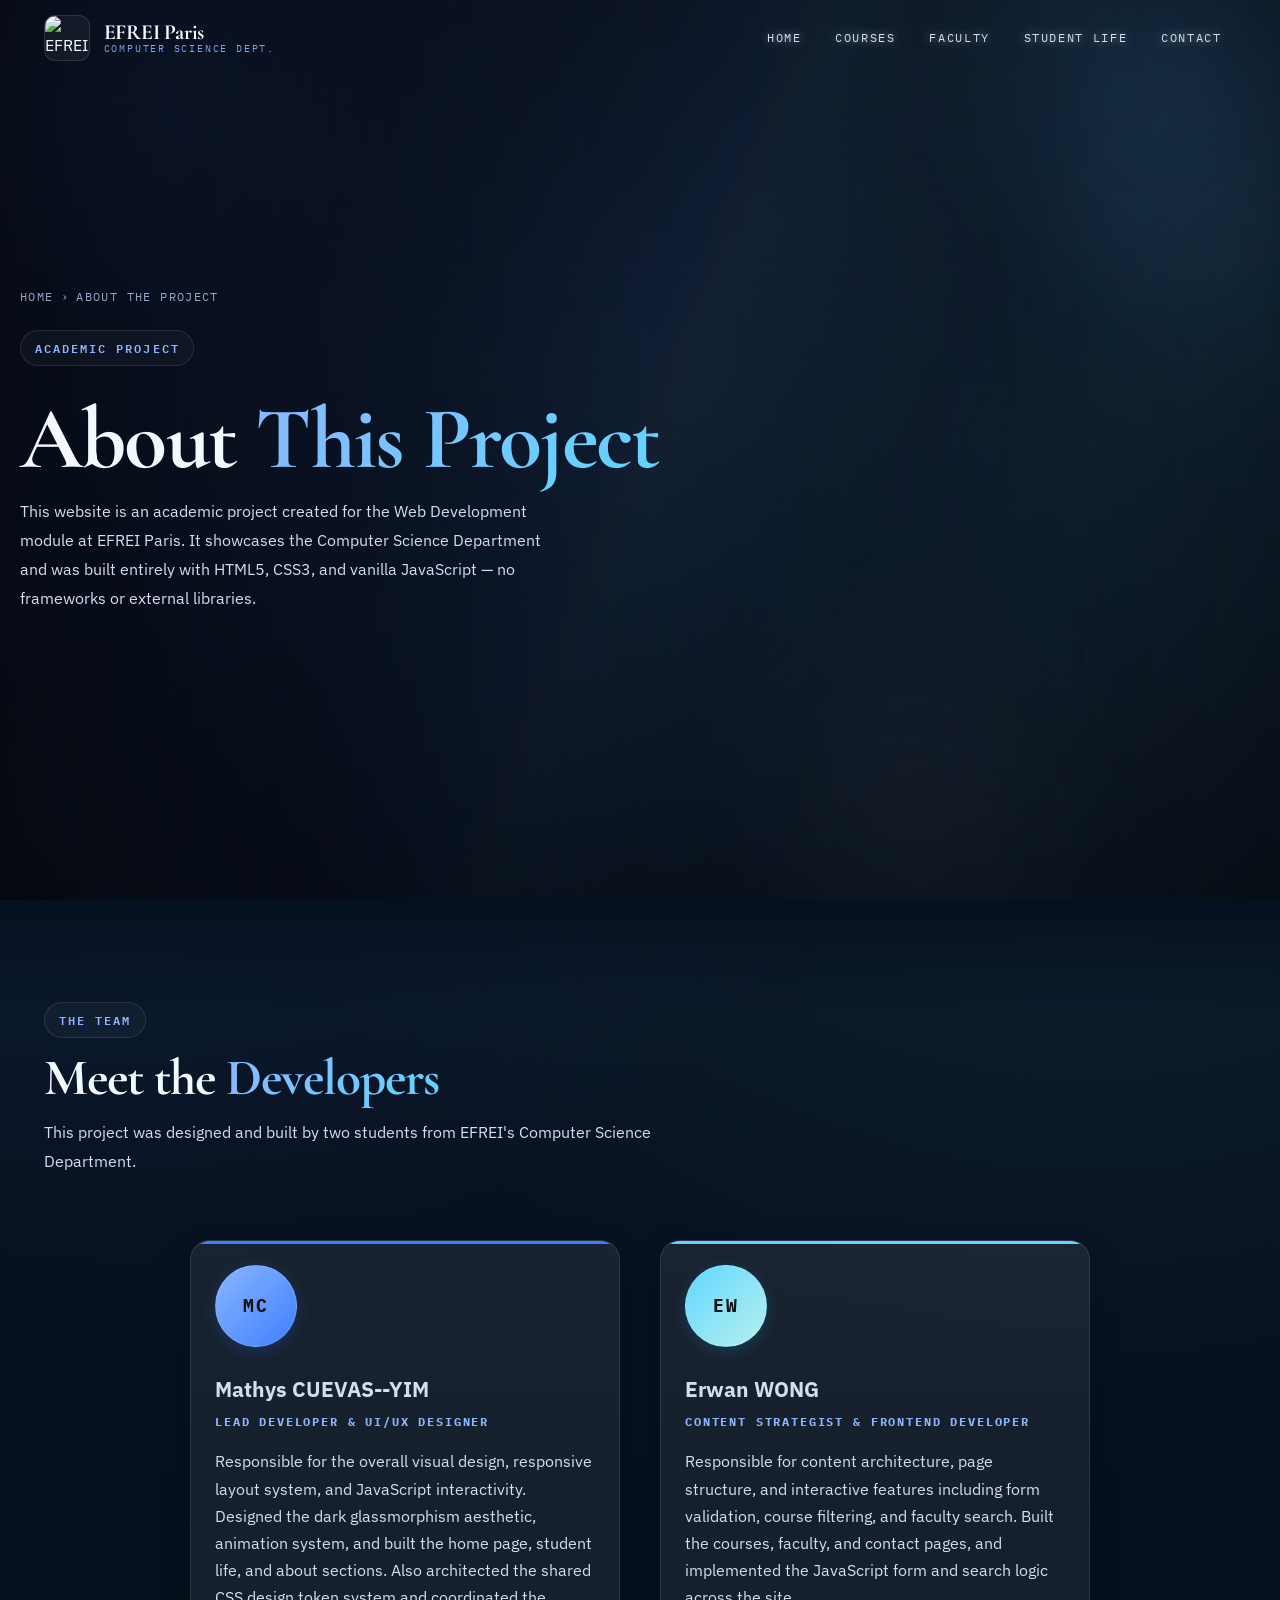
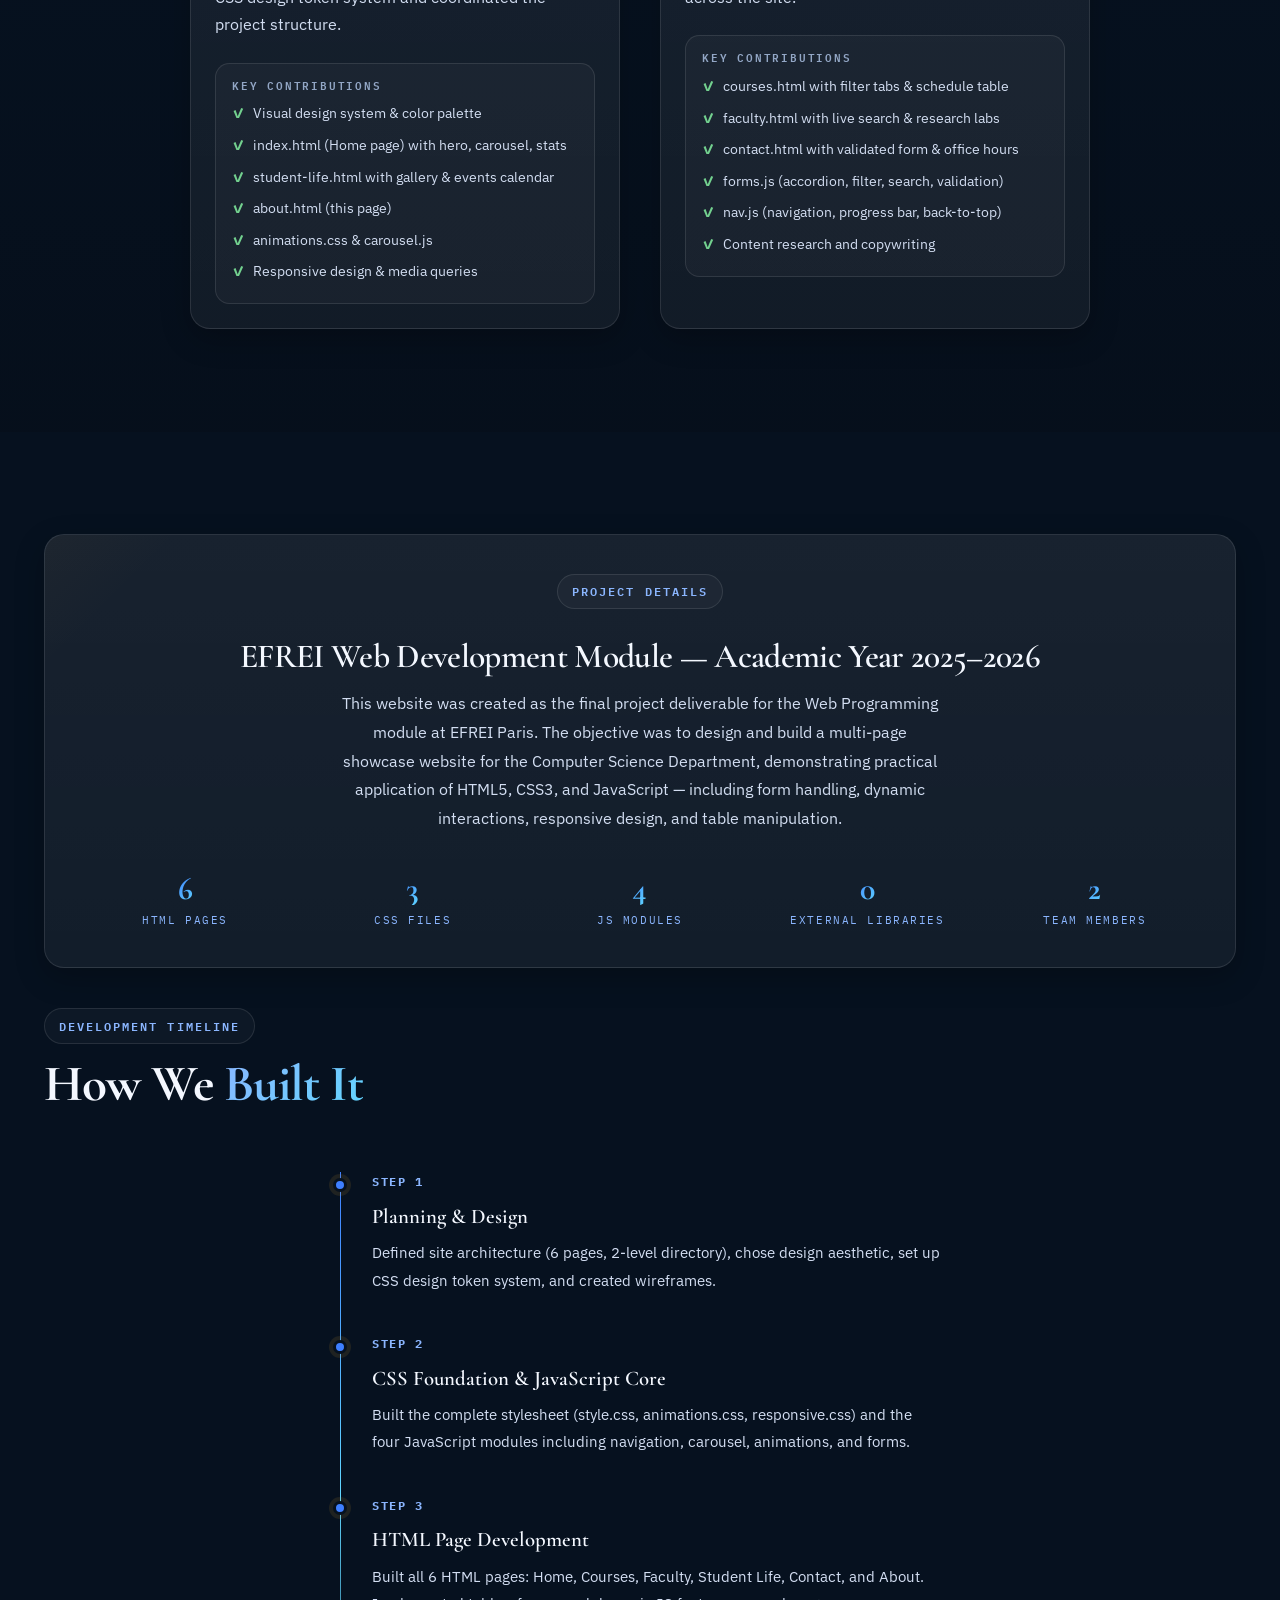
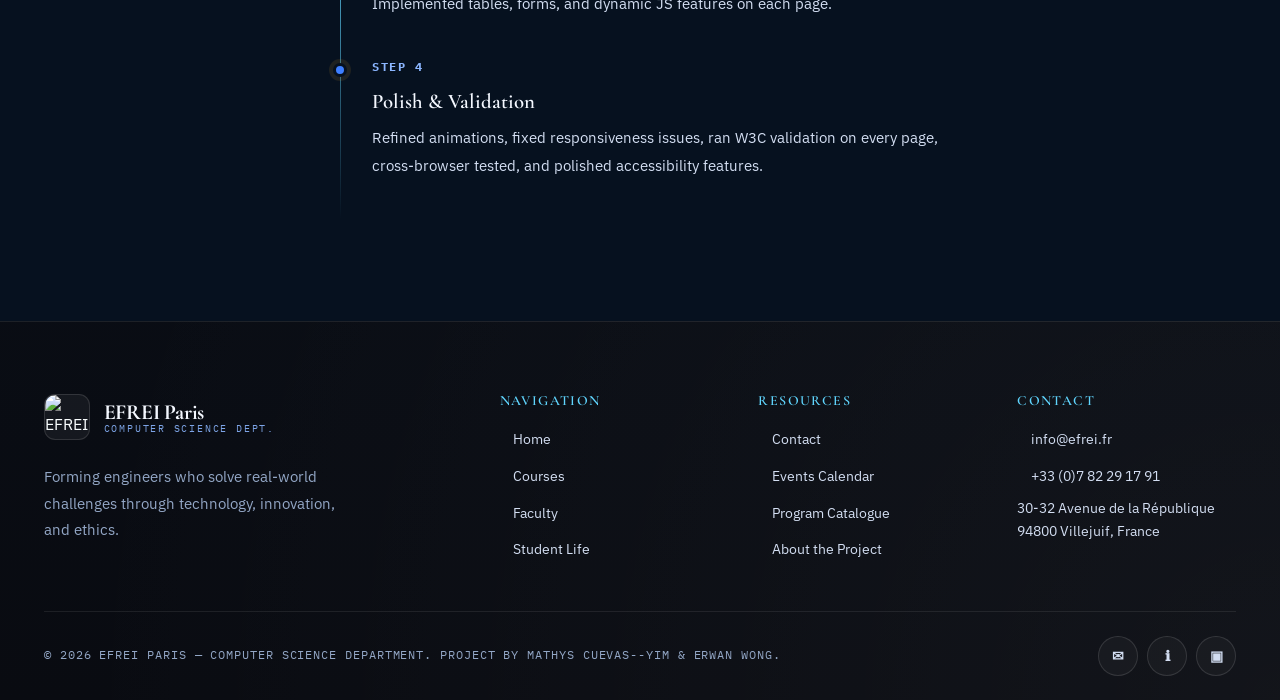
==== commit 85982c60: "Update site content and README" ====
--- a/pages/about.html
+++ b/pages/about.html
@@ -1,9 +1,11 @@
 <!DOCTYPE html>
 <html lang="en">
+
 <head>
   <meta charset="UTF-8">
   <meta name="viewport" content="width=device-width, initial-scale=1.0">
-  <meta name="description" content="About this project — EFREI CS Department website built by Mathys CUEVAS--YIM and Erwan WONG for the Web Development module.">
+  <meta name="description"
+    content="About this project — EFREI CS Department website built by Mathys CUEVAS--YIM and Erwan WONG for the Web Development module.">
   <meta name="keywords" content="EFREI project, about, team, web development, HTML CSS JavaScript">
   <meta name="author" content="Mathys CUEVAS--YIM, Erwan WONG">
   <title>About the Project — EFREI Computer Science</title>
@@ -188,7 +190,7 @@
     }
 
     .tech-item:hover {
-      border-color: rgba(99,102,241,0.3);
+      border-color: rgba(99, 102, 241, 0.3);
       transform: translateY(-4px);
       box-shadow: var(--shadow-glow);
     }
@@ -230,7 +232,7 @@
       transform: translateX(-50%);
       width: 400px;
       height: 400px;
-      background: radial-gradient(circle, rgba(99,102,241,0.1), transparent 70%);
+      background: radial-gradient(circle, rgba(99, 102, 241, 0.1), transparent 70%);
       pointer-events: none;
     }
 
@@ -252,13 +254,21 @@
     .project-meta-row {
       display: flex;
       justify-content: center;
+      align-items: center;
       gap: var(--space-xl);
-      margin-top: var(--space-xl);
+      margin: var(--space-xl) auto 0 auto;
       flex-wrap: wrap;
+      width: 100%;
     }
 
     .project-meta-item {
       text-align: center;
+      flex: 1 1 0;
+      min-width: 120px;
+      display: flex;
+      flex-direction: column;
+      align-items: center;
+      justify-content: center;
     }
 
     .project-meta-value {
@@ -299,337 +309,304 @@
       color: var(--color-gold);
     }
   </style>
+  <link rel="stylesheet" href="../assets/css/rebrand.css">
+  <link rel="stylesheet" href="../assets/css/rebrand-blue.css">
 </head>
+
 <body>
 
-<div id="scroll-progress" role="progressbar" aria-label="Page scroll progress"></div>
-
-<!-- ===== HEADER ===== -->
-<header id="site-header">
-  <div class="container header-inner">
-    <a href="../index.html" class="site-logo" aria-label="EFREI CS Department Home">
-      <div class="logo-mark" aria-hidden="true">E</div>
-      <div class="logo-text">
-        <span class="logo-title">EFREI Paris</span>
-        <span class="logo-sub">Computer Science Dept.</span>
-      </div>
-    </a>
-    <nav class="main-nav" aria-label="Main navigation">
-      <ul>
-        <li><a href="../index.html">Home</a></li>
-        <li><a href="courses.html">Courses</a></li>
-        <li><a href="faculty.html">Faculty</a></li>
-        <li><a href="student-life.html">Student Life</a></li>
-        <li><a href="contact.html">Contact</a></li>
-      </ul>
-    </nav>
-    <button class="hamburger" id="hamburger" aria-label="Open navigation menu" aria-expanded="false" aria-controls="mobile-nav">
-      <span></span><span></span><span></span>
-    </button>
-  </div>
-</header>
-
-<nav class="mobile-nav" id="mobile-nav" aria-label="Mobile navigation">
-  <ul>
-    <li><a href="../index.html">Home</a></li>
-    <li><a href="courses.html">Courses</a></li>
-    <li><a href="faculty.html">Faculty</a></li>
-    <li><a href="student-life.html">Student Life</a></li>
-    <li><a href="contact.html">Contact</a></li>
-    <li><a href="about.html" class="active">About the Project</a></li>
-  </ul>
-</nav>
-
-<!-- ===== PAGE HERO ===== -->
-<main>
-<section class="page-hero" aria-label="About page hero">
-  <div class="hero-orb hero-orb-1" aria-hidden="true"></div>
-  <div class="hero-orb hero-orb-2" aria-hidden="true"></div>
-  <div class="container page-hero-content">
-    <nav class="breadcrumb" aria-label="Breadcrumb">
-      <a href="../index.html">Home</a>
-      <span aria-hidden="true">›</span>
-      <span aria-current="page">About the Project</span>
-    </nav>
-    <div class="about-hero-layout">
-      <div class="about-hero-text">
-        <span class="section-label">Academic Project</span>
-        <h1 class="mt-md">About <span class="gradient-text">This Project</span></h1>
-        <p class="section-desc mt-md" style="margin-left:0; text-align:left; max-width: 540px;">
-          This website is an academic project created for the Web Development module at EFREI Paris.
-          It showcases the Computer Science Department and was built entirely with HTML5, CSS3, and
-          vanilla JavaScript — no frameworks or external libraries.
-        </p>
-      </div>
-      <div class="about-hero-visual" aria-hidden="true">
-        <span style="position:relative;z-index:1;">🎓</span>
-      </div>
-    </div>
-  </div>
-</section>
-
-<!-- ===== TEAM MEMBERS ===== -->
-<section class="section" style="background:var(--bg-primary);" aria-label="Project team members">
-  <div class="container">
-    <div class="section-header reveal">
-      <span class="section-label">The Team</span>
-      <h2 class="section-title">Meet the <span>Developers</span></h2>
-      <p class="section-desc">This project was designed and built by two students from EFREI's Computer Science Department.</p>
-    </div>
-
-    <div class="about-team-grid">
-
-      <!-- Member 1 -->
-      <article class="member-card reveal">
-        <div class="member-avatar" aria-hidden="true">MC</div>
-        <p class="member-name">Mathys CUEVAS--YIM</p>
-        <p class="member-role">Lead Developer &amp; UI/UX Designer</p>
-        <p class="member-desc">
-          Responsible for the overall visual design, responsive layout system, and JavaScript interactivity.
-          Designed the dark glassmorphism aesthetic, animation system, and built the home page, student life,
-          and about sections. Also architected the shared CSS design token system and coordinated the project structure.
-        </p>
-        <div class="member-contributions">
-          <h4>Key Contributions</h4>
-          <ul class="contribution-list">
-            <li>Visual design system &amp; color palette</li>
-            <li>index.html (Home page) with hero, carousel, stats</li>
-            <li>student-life.html with gallery &amp; events calendar</li>
-            <li>about.html (this page)</li>
-            <li>animations.css &amp; carousel.js</li>
-            <li>Responsive design &amp; media queries</li>
-          </ul>
-        </div>
-      </article>
-
-      <!-- Member 2 -->
-      <article class="member-card reveal delay-1">
-        <div class="member-avatar" aria-hidden="true">EW</div>
-        <p class="member-name">Erwan WONG</p>
-        <p class="member-role">Content Strategist &amp; Frontend Developer</p>
-        <p class="member-desc">
-          Responsible for content architecture, page structure, and interactive features including form
-          validation, course filtering, and faculty search. Built the courses, faculty, and contact pages,
-          and implemented the JavaScript form and search logic across the site.
-        </p>
-        <div class="member-contributions">
-          <h4>Key Contributions</h4>
-          <ul class="contribution-list">
-            <li>courses.html with filter tabs &amp; schedule table</li>
-            <li>faculty.html with live search &amp; research labs</li>
-            <li>contact.html with validated form &amp; office hours</li>
-            <li>forms.js (accordion, filter, search, validation)</li>
-            <li>nav.js (navigation, progress bar, back-to-top)</li>
-            <li>Content research and copywriting</li>
-          </ul>
-        </div>
-      </article>
-
-    </div>
-  </div>
-</section>
-
-<!-- ===== TECH STACK ===== -->
-<section class="tech-section section" aria-label="Technologies used">
-  <div class="container">
-    <div class="section-header reveal">
-      <span class="section-label">Technology</span>
-      <h2 class="section-title">Built With <span>Pure Web Standards</span></h2>
-      <p class="section-desc">No frameworks, no libraries. Just HTML5, CSS3, and vanilla JavaScript — as required.</p>
-    </div>
-
-    <div class="tech-stack-grid">
-
-      <div class="tech-item reveal">
-        <div class="tech-icon" aria-hidden="true">🌐</div>
-        <h4>HTML5</h4>
-        <p>Semantic markup with proper heading hierarchy, ARIA attributes, and W3C-valid structure on every page.</p>
-      </div>
-
-      <div class="tech-item reveal delay-1">
-        <div class="tech-icon" aria-hidden="true">🎨</div>
-        <h4>CSS3</h4>
-        <p>Custom design system with CSS variables, Grid, Flexbox, animations, keyframes, and responsive media queries.</p>
-      </div>
-
-      <div class="tech-item reveal delay-2">
-        <div class="tech-icon" aria-hidden="true">⚡</div>
-        <h4>Vanilla JavaScript</h4>
-        <p>Pure ES6+ JS — no jQuery, no frameworks. IntersectionObserver, DOM manipulation, and event handling.</p>
-      </div>
-
-      <div class="tech-item reveal">
-        <div class="tech-icon" aria-hidden="true">📱</div>
-        <h4>Responsive Design</h4>
-        <p>Mobile-first approach with viewport meta, fluid typography, and breakpoints at 640px and 1024px.</p>
-      </div>
-
-      <div class="tech-item reveal delay-1">
-        <div class="tech-icon" aria-hidden="true">♿</div>
-        <h4>Accessibility</h4>
-        <p>ARIA roles and labels, keyboard navigation, focus management, skip links, and screen reader support.</p>
-      </div>
-
-      <div class="tech-item reveal delay-2">
-        <div class="tech-icon" aria-hidden="true">🔠</div>
-        <h4>Google Fonts</h4>
-        <p>Inter for body text and Sora for headings — loaded externally for premium typography without a font library.</p>
-      </div>
-
-    </div>
-  </div>
-</section>
-
-<!-- ===== PROJECT CONTEXT ===== -->
-<section class="context-section section" aria-label="Project context and details">
-  <div class="container">
-
-    <div class="context-card reveal">
-      <div class="context-card-content">
-        <span class="section-label" style="display:inline-block;">Project Details</span>
-        <h3 class="mt-md">EFREI Web Development Module — Academic Year 2025–2026</h3>
-        <p>
-          This website was created as the final project deliverable for the Web Technologies module at EFREI Paris.
-          The objective was to design and build a multi-page showcase website for the Computer Science Department,
-          demonstrating mastery of HTML5, CSS3, and JavaScript — including form handling, dynamic interactions,
-          responsive design, and table manipulation.
-        </p>
-
-        <div class="project-meta-row">
-          <div class="project-meta-item">
-            <span class="project-meta-value">6</span>
-            <span class="project-meta-label">HTML pages</span>
-          </div>
-          <div class="project-meta-item">
-            <span class="project-meta-value">3</span>
-            <span class="project-meta-label">CSS files</span>
-          </div>
-          <div class="project-meta-item">
-            <span class="project-meta-value">4</span>
-            <span class="project-meta-label">JS modules</span>
-          </div>
-          <div class="project-meta-item">
-            <span class="project-meta-value">0</span>
-            <span class="project-meta-label">External libraries</span>
-          </div>
-          <div class="project-meta-item">
-            <span class="project-meta-value">2</span>
-            <span class="project-meta-label">Team members</span>
-          </div>
-        </div>
-
-        <div class="integrity-note mt-xl">
-          <p>
-            <strong>Academic Integrity:</strong> All code, content, and design work presented in this project
-            was produced entirely by Mathys CUEVAS--YIM and Erwan WONG. No external frameworks, templates,
-            or plagiarized content were used. All images were generated for this project. This work complies
-            with EFREI's academic integrity policy.
-          </p>
-        </div>
-      </div>
-    </div>
-
-    <!-- Feature timeline -->
-    <div class="section-header reveal mt-xl">
-      <span class="section-label">Development Timeline</span>
-      <h2 class="section-title">How We <span>Built It</span></h2>
-    </div>
-
-    <div class="timeline reveal" style="max-width:600px;margin:0 auto;" role="list">
-
-      <div class="timeline-item" role="listitem">
-        <div class="timeline-dot" aria-hidden="true"></div>
-        <p class="timeline-year">Week 1</p>
-        <p class="timeline-title">Planning &amp; Design</p>
-        <p class="timeline-desc">Defined site architecture (6 pages, 2-level directory), chose design aesthetic, set up CSS design token system, and created wireframes.</p>
-      </div>
-
-      <div class="timeline-item" role="listitem">
-        <div class="timeline-dot" aria-hidden="true"></div>
-        <p class="timeline-year">Week 2</p>
-        <p class="timeline-title">CSS Foundation &amp; JavaScript Core</p>
-        <p class="timeline-desc">Built the complete stylesheet (style.css, animations.css, responsive.css) and the four JavaScript modules including navigation, carousel, animations, and forms.</p>
-      </div>
-
-      <div class="timeline-item" role="listitem">
-        <div class="timeline-dot" aria-hidden="true"></div>
-        <p class="timeline-year">Week 3</p>
-        <p class="timeline-title">HTML Page Development</p>
-        <p class="timeline-desc">Built all 6 HTML pages: Home, Courses, Faculty, Student Life, Contact, and About. Implemented tables, forms, and dynamic JS features on each page.</p>
-      </div>
-
-      <div class="timeline-item" role="listitem">
-        <div class="timeline-dot" aria-hidden="true"></div>
-        <p class="timeline-year">Week 4</p>
-        <p class="timeline-title">Polish &amp; Validation</p>
-        <p class="timeline-desc">Refined animations, fixed responsiveness issues, ran W3C validation on every page, cross-browser tested, and polished accessibility features.</p>
-      </div>
-
-    </div>
-
-  </div>
-</section>
-
-</main>
-
-<!-- ===== FOOTER ===== -->
-<footer id="site-footer" aria-label="Site footer">
-  <div class="container">
-    <div class="footer-grid">
-      <div class="footer-brand">
-        <a href="../index.html" class="site-logo" aria-label="EFREI home">
-          <div class="logo-mark" aria-hidden="true">E</div>
-          <div class="logo-text">
-            <span class="logo-title">EFREI Paris</span>
-            <span class="logo-sub">Computer Science Dept.</span>
-          </div>
-        </a>
-        <p>Forming engineers who solve real-world challenges through technology, innovation, and ethics.</p>
-      </div>
-      <nav class="footer-col" aria-label="Quick links footer">
-        <h5>Navigation</h5>
+  <div id="scroll-progress" role="progressbar" aria-label="Page scroll progress"></div>
+
+  <!-- ===== HEADER ===== -->
+  <header id="site-header">
+    <div class="container header-inner">
+      <a href="../index.html" class="site-logo" aria-label="EFREI CS Department Home">
+        <div class="logo-mark" aria-hidden="true">
+          <img src="../assets/images/Logo_Efrei_2022.svg" alt="EFREI Paris Logo">
+        </div>
+        <div class="logo-text">
+          <span class="logo-title">EFREI Paris</span>
+          <span class="logo-sub">Computer Science Dept.</span>
+        </div>
+      </a>
+      <nav class="main-nav" aria-label="Main navigation">
         <ul>
           <li><a href="../index.html">Home</a></li>
           <li><a href="courses.html">Courses</a></li>
           <li><a href="faculty.html">Faculty</a></li>
           <li><a href="student-life.html">Student Life</a></li>
+          <li><a href="contact.html">Contact</a></li>
         </ul>
       </nav>
-      <nav class="footer-col" aria-label="Resources footer">
-        <h5>Resources</h5>
-        <ul>
-          <li><a href="contact.html">Contact</a></li>
-          <li><a href="student-life.html">Events Calendar</a></li>
-          <li><a href="courses.html">Program Catalogue</a></li>
-          <li><a href="about.html">About the Project</a></li>
-        </ul>
-      </nav>
-      <div class="footer-col">
-        <h5>Contact</h5>
-        <ul>
-          <li><a href="mailto:info@efrei.fr">info@efrei.fr</a></li>
-          <li><a href="tel:+33145123456">+33 (0)1 45 12 34 56</a></li>
-          <li><address style="font-style:normal;color:var(--text-secondary);font-size:0.875rem;">30-32 Avenue de la République<br>94800 Villejuif, France</address></li>
-        </ul>
+      <button class="hamburger" id="hamburger" aria-label="Open navigation menu" aria-expanded="false"
+        aria-controls="mobile-nav">
+        <span></span><span></span><span></span>
+      </button>
+    </div>
+  </header>
+
+  <nav class="mobile-nav" id="mobile-nav" aria-label="Mobile navigation">
+    <ul>
+      <li><a href="../index.html">Home</a></li>
+      <li><a href="courses.html">Courses</a></li>
+      <li><a href="faculty.html">Faculty</a></li>
+      <li><a href="student-life.html">Student Life</a></li>
+      <li><a href="contact.html">Contact</a></li>
+      <li><a href="about.html" class="active">About the Project</a></li>
+    </ul>
+  </nav>
+
+  <!-- ===== PAGE HERO ===== -->
+  <main>
+    <section class="page-hero" aria-label="About page hero">
+      <div class="hero-bg" aria-hidden="true"></div>
+      <div class="hero-bg-gradient" aria-hidden="true"></div>
+
+      <!-- Animated orbs -->
+      <div class="hero-orb hero-orb-1" aria-hidden="true"></div>
+      <div class="hero-orb hero-orb-2" aria-hidden="true"></div>
+      <div class="hero-orb hero-orb-3" aria-hidden="true"></div>
+
+      <!-- Floating shapes -->
+      <div class="float-shape float-shape-1" aria-hidden="true"></div>
+      <div class="float-shape float-shape-2" aria-hidden="true"></div>
+      <div class="float-shape float-shape-3" aria-hidden="true"></div>
+
+      <div class="container page-hero-content">
+        <nav class="breadcrumb" aria-label="Breadcrumb">
+          <a href="../index.html">Home</a>
+          <span aria-hidden="true">›</span>
+          <span aria-current="page">About the Project</span>
+        </nav>
+        <div class="about-hero-layout">
+          <div class="about-hero-text">
+            <span class="section-label">Academic Project</span>
+            <h1 class="mt-md">About <span class="gradient-text">This Project</span></h1>
+            <p class="section-desc mt-md" style="margin-left:0; text-align:left; max-width: 540px;">
+              This website is an academic project created for the Web Development module at EFREI Paris.
+              It showcases the Computer Science Department and was built entirely with HTML5, CSS3, and
+              vanilla JavaScript — no frameworks or external libraries.
+            </p>
+          </div>
+        </div>
+      </div>
+    </section>
+
+    <!-- ===== TEAM MEMBERS ===== -->
+    <section class="section section-blend-top" aria-label="Project team members">
+      <div class="container">
+        <div class="section-header reveal">
+          <span class="section-label">The Team</span>
+          <h2 class="section-title">Meet the <span>Developers</span></h2>
+          <p class="section-desc">This project was designed and built by two students from EFREI's Computer Science
+            Department.</p>
+        </div>
+
+        <div class="about-team-grid">
+
+          <!-- Member 1 -->
+          <article class="member-card reveal">
+            <div class="member-avatar" aria-hidden="true">MC</div>
+            <p class="member-name">Mathys CUEVAS--YIM</p>
+            <p class="member-role">Lead Developer &amp; UI/UX Designer</p>
+            <p class="member-desc">
+              Responsible for the overall visual design, responsive layout system, and JavaScript interactivity.
+              Designed the dark glassmorphism aesthetic, animation system, and built the home page, student life,
+              and about sections. Also architected the shared CSS design token system and coordinated the project
+              structure.
+            </p>
+            <div class="member-contributions">
+              <h4>Key Contributions</h4>
+              <ul class="contribution-list">
+                <li>Visual design system &amp; color palette</li>
+                <li>index.html (Home page) with hero, carousel, stats</li>
+                <li>student-life.html with gallery &amp; events calendar</li>
+                <li>about.html (this page)</li>
+                <li>animations.css &amp; carousel.js</li>
+                <li>Responsive design &amp; media queries</li>
+              </ul>
+            </div>
+          </article>
+
+          <!-- Member 2 -->
+          <article class="member-card reveal delay-1">
+            <div class="member-avatar" aria-hidden="true">EW</div>
+            <p class="member-name">Erwan WONG</p>
+            <p class="member-role">Content Strategist &amp; Frontend Developer</p>
+            <p class="member-desc">
+              Responsible for content architecture, page structure, and interactive features including form
+              validation, course filtering, and faculty search. Built the courses, faculty, and contact pages,
+              and implemented the JavaScript form and search logic across the site.
+            </p>
+            <div class="member-contributions">
+              <h4>Key Contributions</h4>
+              <ul class="contribution-list">
+                <li>courses.html with filter tabs &amp; schedule table</li>
+                <li>faculty.html with live search &amp; research labs</li>
+                <li>contact.html with validated form &amp; office hours</li>
+                <li>forms.js (accordion, filter, search, validation)</li>
+                <li>nav.js (navigation, progress bar, back-to-top)</li>
+                <li>Content research and copywriting</li>
+              </ul>
+            </div>
+          </article>
+
+        </div>
+      </div>
+    </section>
+
+
+    <!-- ===== PROJECT CONTEXT ===== -->
+    <section class="context-section section" aria-label="Project context and details">
+      <div class="container">
+
+        <div class="context-card reveal">
+          <div class="context-card-content">
+            <span class="section-label" style="display:inline-block;">Project Details</span>
+            <h3 class="mt-md">EFREI Web Development Module — Academic Year 2025–2026</h3>
+            <p>
+              This website was created as the final project deliverable for the Web Programming module at EFREI Paris.
+              The objective was to design and build a multi-page showcase website for the Computer Science Department,
+              demonstrating practical application of HTML5, CSS3, and JavaScript — including form handling, dynamic
+              interactions,
+              responsive design, and table manipulation.
+            </p>
+
+            <div class="project-meta-row">
+              <div class="project-meta-item">
+                <span class="project-meta-value">6</span>
+                <span class="project-meta-label">HTML pages</span>
+              </div>
+              <div class="project-meta-item">
+                <span class="project-meta-value">3</span>
+                <span class="project-meta-label">CSS files</span>
+              </div>
+              <div class="project-meta-item">
+                <span class="project-meta-value">4</span>
+                <span class="project-meta-label">JS modules</span>
+              </div>
+              <div class="project-meta-item">
+                <span class="project-meta-value">0</span>
+                <span class="project-meta-label">External libraries</span>
+              </div>
+              <div class="project-meta-item">
+                <span class="project-meta-value">2</span>
+                <span class="project-meta-label">Team members</span>
+              </div>
+            </div>
+          </div>
+        </div>
+
+        <!-- Feature timeline -->
+        <div class="section-header reveal mt-xl">
+          <span class="section-label">Development Timeline</span>
+          <h2 class="section-title">How We <span>Built It</span></h2>
+        </div>
+
+        <div class="timeline reveal" style="max-width:600px;margin:0 auto;" role="list">
+
+          <div class="timeline-item" role="listitem">
+            <div class="timeline-dot" aria-hidden="true"></div>
+            <p class="timeline-year">Step 1</p>
+            <p class="timeline-title">Planning &amp; Design</p>
+            <p class="timeline-desc">Defined site architecture (6 pages, 2-level directory), chose design aesthetic, set
+              up CSS design token system, and created wireframes.</p>
+          </div>
+
+          <div class="timeline-item" role="listitem">
+            <div class="timeline-dot" aria-hidden="true"></div>
+            <p class="timeline-year">Step 2</p>
+            <p class="timeline-title">CSS Foundation &amp; JavaScript Core</p>
+            <p class="timeline-desc">Built the complete stylesheet (style.css, animations.css, responsive.css) and the
+              four JavaScript modules including navigation, carousel, animations, and forms.</p>
+          </div>
+
+          <div class="timeline-item" role="listitem">
+            <div class="timeline-dot" aria-hidden="true"></div>
+            <p class="timeline-year">Step 3</p>
+            <p class="timeline-title">HTML Page Development</p>
+            <p class="timeline-desc">Built all 6 HTML pages: Home, Courses, Faculty, Student Life, Contact, and About.
+              Implemented tables, forms, and dynamic JS features on each page.</p>
+          </div>
+
+          <div class="timeline-item" role="listitem">
+            <div class="timeline-dot" aria-hidden="true"></div>
+            <p class="timeline-year">Step 4</p>
+            <p class="timeline-title">Polish &amp; Validation</p>
+            <p class="timeline-desc">Refined animations, fixed responsiveness issues, ran W3C validation on every page,
+              cross-browser tested, and polished accessibility features.</p>
+          </div>
+
+        </div>
+
+      </div>
+    </section>
+
+  </main>
+
+  <!-- ===== FOOTER ===== -->
+  <footer id="site-footer" aria-label="Site footer">
+    <div class="container">
+      <div class="footer-grid">
+        <div class="footer-brand">
+          <a href="../index.html" class="site-logo" aria-label="EFREI home">
+            <div class="logo-mark" aria-hidden="true">
+              <img src="../assets/images/Logo_Efrei_2022.svg" alt="EFREI Paris Logo">
+            </div>
+            <div class="logo-text">
+              <span class="logo-title">EFREI Paris</span>
+              <span class="logo-sub">Computer Science Dept.</span>
+            </div>
+          </a>
+          <p>Forming engineers who solve real-world challenges through technology, innovation, and ethics.</p>
+        </div>
+        <nav class="footer-col" aria-label="Quick links footer">
+          <h5>Navigation</h5>
+          <ul>
+            <li><a href="../index.html">Home</a></li>
+            <li><a href="courses.html">Courses</a></li>
+            <li><a href="faculty.html">Faculty</a></li>
+            <li><a href="student-life.html">Student Life</a></li>
+          </ul>
+        </nav>
+        <nav class="footer-col" aria-label="Resources footer">
+          <h5>Resources</h5>
+          <ul>
+            <li><a href="contact.html">Contact</a></li>
+            <li><a href="student-life.html">Events Calendar</a></li>
+            <li><a href="courses.html">Program Catalogue</a></li>
+            <li><a href="about.html">About the Project</a></li>
+          </ul>
+        </nav>
+        <div class="footer-col">
+          <h5>Contact</h5>
+          <ul>
+            <li><a href="mailto:info@efrei.fr">info@efrei.fr</a></li>
+            <li><a href="tel:+33145123456">+33 (0)7 82 29 17 91</a></li>
+            <li>
+              <address style="font-style:normal;color:var(--text-secondary);font-size:0.875rem;">30-32 Avenue de la
+                République<br>94800 Villejuif, France</address>
+            </li>
+          </ul>
+        </div>
+      </div>
+      <div class="footer-bottom">
+        <p>&copy; 2026 EFREI Paris — Computer Science Department. Project by Mathys CUEVAS--YIM &amp; Erwan WONG.</p>
+        <div class="footer-social" aria-label="Social media links">
+          <a href="contact.html" class="social-icon" aria-label="Contact">✉</a>
+          <a href="about.html" class="social-icon" aria-label="About the project">ℹ</a>
+          <a href="courses.html" class="social-icon" aria-label="Programs">▣</a>
+        </div>
       </div>
     </div>
-    <div class="footer-bottom">
-      <p>&copy; 2026 EFREI Paris — Computer Science Department. Project by Mathys CUEVAS--YIM &amp; Erwan WONG.</p>
-      <div class="footer-social" aria-label="Social media links">
-        <a href="#" class="social-icon" aria-label="LinkedIn">in</a>
-        <a href="#" class="social-icon" aria-label="Twitter/X">𝕏</a>
-        <a href="#" class="social-icon" aria-label="GitHub">⌥</a>
-        <a href="about.html" class="social-icon" aria-label="About the project">ℹ</a>
-      </div>
-    </div>
-  </div>
-</footer>
-
-<button id="back-to-top" aria-label="Scroll back to top">↑</button>
-
-<script src="../assets/js/nav.js"></script>
-<script src="../assets/js/animations.js"></script>
-<script src="../assets/js/forms.js"></script>
+  </footer>
+
+  <button id="back-to-top" aria-label="Scroll back to top">↑</button>
+
+  <script src="../assets/js/nav.js"></script>
+  <script src="../assets/js/animations.js"></script>
+  <script src="../assets/js/forms.js"></script>
 
 </body>
-</html>
+
+</html>
--- a/assets/css/style.css
+++ b/assets/css/style.css
@@ -9,50 +9,53 @@
 /* ---- CSS Variables / Design Tokens ---- */
 :root {
   /* Colors */
-  --bg-primary:    #ffffff;
-  --bg-secondary:  #f8fafc;
-  --bg-tertiary:   #f1f5f9;
-  --surface:       rgba(255, 255, 255, 0.95);
-  --glass:         rgba(255, 255, 255, 0.7);
-  --glass-border:  rgba(15, 23, 42, 0.1);
-
-  --color-primary:  #2563eb;
+  --bg-primary: rgba(15, 23, 42, 0.4);
+  --bg-secondary: rgba(30, 41, 59, 0.4);
+  --bg-tertiary: #050810;
+  /* Solid very dark blue-black for body */
+  --surface: rgba(15, 23, 42, 0.85);
+  /* Dark surfaces */
+  --glass: rgba(30, 41, 59, 0.65);
+  --glass-border: rgba(255, 255, 255, 0.1);
+
+  --color-primary: #3b82f6;
   --color-primary-light: #60a5fa;
-  --color-primary-dark:  #1d4ed8;
-  --color-accent:   #0ea5e9;
-  --color-gold:     #f59e0b;
-  --color-success:  #10b981;
-  --color-error:    #ef4444;
-  --color-warning:  #f59e0b;
-
-  --text-primary:   #0f172a;
-  --text-secondary: #334155;
-  --text-muted:     #64748b;
+  --color-primary-dark: #1d4ed8;
+  --color-accent: #38bdf8;
+  --color-gold: #fbbf24;
+  --color-success: #34d399;
+  --color-error: #f87171;
+  --color-warning: #fbbf24;
+
+  --text-primary: #f8fafc;
+  --text-secondary: #cbd5e1;
+  --text-muted: #94a3b8;
 
   /* Typography */
-  --font-body:      'Inter', system-ui, sans-serif;
-  --font-heading:   'Sora', system-ui, sans-serif;
+  --font-body: 'Inter', system-ui, sans-serif;
+  --font-heading: 'Sora', system-ui, sans-serif;
 
   /* Spacing */
-  --space-xs:   0.25rem;
-  --space-sm:   0.5rem;
-  --space-md:   1rem;
-  --space-lg:   1.5rem;
-  --space-xl:   2.5rem;
-  --space-2xl:  4rem;
-  --space-3xl:  6rem;
+  --space-xs: 0.25rem;
+  --space-sm: 0.5rem;
+  --space-md: 1rem;
+  --space-lg: 1.5rem;
+  --space-xl: 2.5rem;
+  --space-2xl: 4rem;
+  --space-3xl: 6rem;
+  --space-4xl: 8rem;
 
   /* Border Radius */
-  --radius-sm:  0.375rem;
-  --radius-md:  0.75rem;
-  --radius-lg:  1.25rem;
-  --radius-xl:  2rem;
+  --radius-sm: 0.375rem;
+  --radius-md: 0.75rem;
+  --radius-lg: 1.25rem;
+  --radius-xl: 2rem;
   --radius-full: 9999px;
 
   /* Shadows */
-  --shadow-sm:  0 1px 3px rgba(0,0,0,0.05);
-  --shadow-md:  0 4px 12px rgba(15,23,42,0.08);
-  --shadow-lg:  0 10px 40px rgba(15,23,42,0.1);
+  --shadow-sm: 0 1px 3px rgba(0, 0, 0, 0.05);
+  --shadow-md: 0 4px 12px rgba(15, 23, 42, 0.08);
+  --shadow-lg: 0 10px 40px rgba(15, 23, 42, 0.1);
   --shadow-glow: 0 0 30px rgba(37, 99, 235, 0.15);
   --shadow-glow-accent: 0 0 30px rgba(14, 165, 233, 0.1);
 
@@ -67,7 +70,9 @@
 }
 
 /* ---- Reset & Base ---- */
-*, *::before, *::after {
+*,
+*::before,
+*::after {
   box-sizing: border-box;
   margin: 0;
   padding: 0;
@@ -80,12 +85,120 @@
 
 body {
   font-family: var(--font-body);
-  background-color: var(--bg-primary);
+  background:
+    radial-gradient(circle at top left, rgba(37, 99, 235, 0.18), transparent 32%),
+    radial-gradient(circle at bottom right, rgba(14, 165, 233, 0.1), transparent 30%),
+    linear-gradient(180deg, #08101f 0%, var(--bg-tertiary) 35%, #04070d 100%);
   color: var(--text-primary);
   line-height: 1.6;
   min-height: 100vh;
   overflow-x: hidden;
-}
+  position: relative;
+  z-index: 0;
+  color-scheme: dark;
+  isolation: isolate;
+}
+
+.site-bg {
+  position: fixed;
+  inset: 0;
+  pointer-events: none;
+  z-index: 0;
+  overflow: hidden;
+}
+
+.site-bg-glow,
+.site-bg-grid,
+.site-bg-beam,
+.site-bg-vignette,
+.site-bg-orb {
+  position: absolute;
+  inset: 0;
+}
+
+.site-bg-glow {
+  inset: -18vh -12vw;
+  background:
+    radial-gradient(circle at 14% 18%, rgba(59, 130, 246, 0.3), transparent 20%),
+    radial-gradient(circle at 84% 16%, rgba(56, 189, 248, 0.24), transparent 18%),
+    radial-gradient(circle at 72% 76%, rgba(14, 165, 233, 0.15), transparent 22%),
+    radial-gradient(circle at 28% 82%, rgba(251, 191, 36, 0.1), transparent 18%);
+  filter: blur(18px);
+  opacity: 0.95;
+  animation: bgDrift 16s ease-in-out infinite alternate;
+}
+
+.site-bg-grid {
+  background:
+    linear-gradient(rgba(96, 165, 250, 0.085) 1px, transparent 1px),
+    linear-gradient(90deg, rgba(56, 189, 248, 0.07) 1px, transparent 1px),
+    radial-gradient(circle at center, rgba(255, 255, 255, 0.055), transparent 62%);
+  background-size: 110px 110px, 110px 110px, 100% 100%;
+  mix-blend-mode: screen;
+  opacity: 0.3;
+  animation: bgPan 18s linear infinite;
+}
+
+.site-bg-beam {
+  inset: -20%;
+  background:
+    linear-gradient(115deg,
+      transparent 0%,
+      transparent 35%,
+      rgba(125, 211, 252, 0.04) 42%,
+      rgba(125, 211, 252, 0.14) 48%,
+      rgba(255, 255, 255, 0.08) 50%,
+      rgba(125, 211, 252, 0.14) 52%,
+      rgba(125, 211, 252, 0.04) 58%,
+      transparent 65%,
+      transparent 100%);
+  opacity: 0.7;
+  mix-blend-mode: screen;
+  animation: bgSweep 14s ease-in-out infinite;
+}
+
+.site-bg-vignette {
+  background:
+    radial-gradient(circle at 50% 35%, transparent 0%, rgba(5, 8, 16, 0.08) 52%, rgba(5, 8, 16, 0.38) 100%);
+}
+
+.site-bg-orb {
+  border-radius: 50%;
+  filter: blur(70px);
+  opacity: 0.7;
+}
+
+.site-bg-orb-1 {
+  inset: auto;
+  width: 28rem;
+  height: 28rem;
+  top: -8rem;
+  left: -6rem;
+  background: radial-gradient(circle, rgba(37, 99, 235, 0.28) 0%, rgba(37, 99, 235, 0.05) 45%, transparent 72%);
+  animation: bgFloatOne 12s ease-in-out infinite alternate;
+}
+
+.site-bg-orb-2 {
+  inset: auto;
+  width: 24rem;
+  height: 24rem;
+  top: 8rem;
+  right: -7rem;
+  background: radial-gradient(circle, rgba(56, 189, 248, 0.22) 0%, rgba(56, 189, 248, 0.04) 48%, transparent 72%);
+  animation: bgFloatTwo 15s ease-in-out infinite alternate;
+}
+
+.site-bg-orb-3 {
+  inset: auto;
+  width: 20rem;
+  height: 20rem;
+  right: 16%;
+  bottom: -7rem;
+  background: radial-gradient(circle, rgba(14, 165, 233, 0.16) 0%, rgba(14, 165, 233, 0.03) 46%, transparent 70%);
+  animation: bgFloatThree 13s ease-in-out infinite alternate;
+}
+
+
 
 img {
   max-width: 100%;
@@ -98,7 +211,8 @@
   text-decoration: none;
 }
 
-ul, ol {
+ul,
+ol {
   list-style: none;
 }
 
@@ -109,24 +223,73 @@
   background: none;
 }
 
-input, textarea, select {
+a:focus-visible,
+button:focus-visible,
+input:focus-visible,
+select:focus-visible,
+textarea:focus-visible {
+  outline: 2px solid var(--color-accent);
+  outline-offset: 3px;
+}
+
+/* Keep page layers above the shared animated backdrop */
+header,
+main,
+footer,
+.mobile-nav,
+#scroll-progress,
+#back-to-top {
+  position: relative;
+  z-index: 1;
+}
+
+input,
+textarea,
+select {
   font-family: var(--font-body);
 }
 
 /* ---- Typography ---- */
-h1, h2, h3, h4, h5, h6 {
+h1,
+h2,
+h3,
+h4,
+h5,
+h6 {
   font-family: var(--font-heading);
   line-height: 1.2;
   color: var(--text-primary);
 }
 
-h1 { font-size: clamp(2rem, 5vw, 3.5rem); font-weight: 800; }
-h2 { font-size: clamp(1.6rem, 3.5vw, 2.5rem); font-weight: 700; }
-h3 { font-size: clamp(1.2rem, 2.5vw, 1.75rem); font-weight: 600; }
-h4 { font-size: 1.125rem; font-weight: 600; }
-h5 { font-size: 1rem; font-weight: 600; }
-
-p { color: var(--text-secondary); line-height: 1.75; }
+h1 {
+  font-size: clamp(2rem, 5vw, 3.5rem);
+  font-weight: 800;
+}
+
+h2 {
+  font-size: clamp(1.6rem, 3.5vw, 2.5rem);
+  font-weight: 700;
+}
+
+h3 {
+  font-size: clamp(1.2rem, 2.5vw, 1.75rem);
+  font-weight: 600;
+}
+
+h4 {
+  font-size: 1.125rem;
+  font-weight: 600;
+}
+
+h5 {
+  font-size: 1rem;
+  font-weight: 600;
+}
+
+p {
+  color: var(--text-secondary);
+  line-height: 1.75;
+}
 
 /* ---- Layout Utilities ---- */
 .container {
@@ -177,21 +340,75 @@
   font-size: 1.05rem;
 }
 
-.grid-2 { display: grid; grid-template-columns: repeat(2, 1fr); gap: var(--space-lg); }
-.grid-3 { display: grid; grid-template-columns: repeat(3, 1fr); gap: var(--space-lg); }
-.grid-4 { display: grid; grid-template-columns: repeat(4, 1fr); gap: var(--space-lg); }
-.flex { display: flex; }
-.flex-center { display: flex; align-items: center; justify-content: center; }
-.flex-between { display: flex; align-items: center; justify-content: space-between; }
-.gap-sm { gap: var(--space-sm); }
-.gap-md { gap: var(--space-md); }
-.gap-lg { gap: var(--space-lg); }
-.text-center { text-align: center; }
-.mt-md { margin-top: var(--space-md); }
-.mt-lg { margin-top: var(--space-lg); }
-.mt-xl { margin-top: var(--space-xl); }
-.mb-md { margin-bottom: var(--space-md); }
-.mb-lg { margin-bottom: var(--space-lg); }
+.grid-2 {
+  display: grid;
+  grid-template-columns: repeat(2, 1fr);
+  gap: var(--space-lg);
+}
+
+.grid-3 {
+  display: grid;
+  grid-template-columns: repeat(3, 1fr);
+  gap: var(--space-lg);
+}
+
+.grid-4 {
+  display: grid;
+  grid-template-columns: repeat(4, 1fr);
+  gap: var(--space-lg);
+}
+
+.flex {
+  display: flex;
+}
+
+.flex-center {
+  display: flex;
+  align-items: center;
+  justify-content: center;
+}
+
+.flex-between {
+  display: flex;
+  align-items: center;
+  justify-content: space-between;
+}
+
+.gap-sm {
+  gap: var(--space-sm);
+}
+
+.gap-md {
+  gap: var(--space-md);
+}
+
+.gap-lg {
+  gap: var(--space-lg);
+}
+
+.text-center {
+  text-align: center;
+}
+
+.mt-md {
+  margin-top: var(--space-md);
+}
+
+.mt-lg {
+  margin-top: var(--space-lg);
+}
+
+.mt-xl {
+  margin-top: var(--space-xl);
+}
+
+.mb-md {
+  margin-bottom: var(--space-md);
+}
+
+.mb-lg {
+  margin-bottom: var(--space-lg);
+}
 
 /* ---- Gradient backgrounds ---- */
 .gradient-text {
@@ -339,7 +556,7 @@
 }
 
 #site-header.scrolled {
-  background: rgba(255, 255, 255, 0.95);
+  background: rgba(15, 23, 42, 0.95);
   backdrop-filter: blur(20px);
   -webkit-backdrop-filter: blur(20px);
   box-shadow: 0 1px 0 var(--glass-border), var(--shadow-md);
@@ -365,18 +582,23 @@
 .logo-mark {
   width: 44px;
   height: 44px;
-  border-radius: var(--radius-md);
+  border-radius: var(--radius-sm);
   overflow: hidden;
-  background: linear-gradient(135deg, var(--color-primary), var(--color-accent));
   display: flex;
   align-items: center;
   justify-content: center;
-  font-family: var(--font-heading);
-  font-weight: 800;
-  font-size: 1.1rem;
-  color: white;
   flex-shrink: 0;
-  box-shadow: 0 4px 15px rgba(37, 99, 235, 0.3);
+  transition: transform var(--transition-fast);
+}
+
+.logo-mark img {
+  width: 100%;
+  height: 100%;
+  object-fit: contain;
+}
+
+.site-logo:hover .logo-mark {
+  transform: scale(1.05);
 }
 
 .logo-mark img {
@@ -471,10 +693,12 @@
 .hamburger.open span:nth-child(1) {
   transform: translateY(7px) rotate(45deg);
 }
+
 .hamburger.open span:nth-child(2) {
   opacity: 0;
   transform: scaleX(0);
 }
+
 .hamburger.open span:nth-child(3) {
   transform: translateY(-7px) rotate(-45deg);
 }
@@ -486,7 +710,7 @@
   top: var(--header-height);
   left: 0;
   right: 0;
-  background: rgba(255, 255, 255, 0.98);
+  background: rgba(5, 8, 16, 0.96);
   backdrop-filter: blur(20px);
   -webkit-backdrop-filter: blur(20px);
   border-bottom: 1px solid var(--glass-border);
@@ -643,38 +867,62 @@
    PAGE HERO (inner pages)
    =================================================== */
 .page-hero {
-  padding: calc(var(--header-height) + var(--space-3xl)) 0 var(--space-3xl);
-  background-image: linear-gradient(rgba(255, 255, 255, 0.65), rgba(255, 255, 255, 0.65)), url('../images/Campus.png');
-  background-size: cover;
-  background-position: center;
+  min-height: 100vh;
+  display: flex;
+  align-items: center;
   position: relative;
   overflow: hidden;
-}
-
-.page-hero::before {
+  background: transparent;
+}
+
+.page-hero-content {
+  position: relative;
+  z-index: 2;
+  padding: var(--header-height) 0;
+  width: 100%;
+}
+
+.hero-bg {
+  position: absolute;
+  inset: 0;
+  background: transparent;
+  z-index: 0;
+}
+
+.hero-bg-gradient {
+  position: absolute;
+  inset: 0;
+  background: linear-gradient(90deg, rgba(5, 8, 16, 0.8) 0%, rgba(5, 8, 16, 0.4) 50%, transparent 100%);
+  z-index: 1;
+}
+
+/* Seamless Section Transitions */
+.section {
+  padding: var(--space-3xl) 0;
+  position: relative;
+}
+
+/* Remove hard borders that break the flow */
+.stats-section,
+.carousel-section,
+.quick-links-section,
+.news-section {
+  border: none !important;
+}
+
+.section-blend-top {
+  position: relative;
+}
+
+.section-blend-top::before {
   content: '';
   position: absolute;
-  top: -50%;
-  right: -20%;
-  width: 600px;
-  height: 600px;
-  background: radial-gradient(circle, rgba(99, 102, 241, 0.12) 0%, transparent 70%);
+  top: 0;
+  left: 0;
+  width: 100%;
+  height: 150px;
+  background: linear-gradient(to bottom, var(--bg-tertiary), transparent);
   pointer-events: none;
-}
-
-.page-hero::after {
-  content: '';
-  position: absolute;
-  bottom: -30%;
-  left: -10%;
-  width: 400px;
-  height: 400px;
-  background: radial-gradient(circle, rgba(34, 211, 238, 0.08) 0%, transparent 70%);
-  pointer-events: none;
-}
-
-.page-hero-content {
-  position: relative;
   z-index: 1;
 }
 
@@ -696,7 +944,9 @@
   color: var(--color-primary-light);
 }
 
-.breadcrumb span { color: var(--text-muted); }
+.breadcrumb span {
+  color: var(--text-muted);
+}
 
 /* ===================================================
    TABLES
@@ -938,11 +1188,25 @@
 }
 
 /* Stagger delay helpers */
-.delay-1 { transition-delay: 0.1s; }
-.delay-2 { transition-delay: 0.2s; }
-.delay-3 { transition-delay: 0.3s; }
-.delay-4 { transition-delay: 0.4s; }
-.delay-5 { transition-delay: 0.5s; }
+.delay-1 {
+  transition-delay: 0.1s;
+}
+
+.delay-2 {
+  transition-delay: 0.2s;
+}
+
+.delay-3 {
+  transition-delay: 0.3s;
+}
+
+.delay-4 {
+  transition-delay: 0.4s;
+}
+
+.delay-5 {
+  transition-delay: 0.5s;
+}
 
 /* ===================================================
    SEARCH / FILTER BAR
--- a/assets/css/rebrand.css
+++ b/assets/css/rebrand.css
@@ -0,0 +1,2546 @@
+/* ===================================================
+   EFREI CS Department — Rebrand Layer
+   Editorial nocturne / print-lab aesthetic
+   =================================================== */
+
+@import url('https://fonts.googleapis.com/css2?family=Cormorant+Garamond:wght@500;600;700&family=IBM+Plex+Mono:wght@400;500;600&family=IBM+Plex+Sans:wght@300;400;500;600;700&display=swap');
+
+:root {
+  --bg-primary: #0b0d12;
+  --bg-secondary: #111521;
+  --bg-tertiary: #07080c;
+  --surface: rgba(248, 241, 228, 0.06);
+  --glass: rgba(255, 255, 255, 0.045);
+  --glass-border: rgba(255, 255, 255, 0.14);
+
+  --color-primary: #d79a35;
+  --color-primary-light: #f0c46a;
+  --color-primary-dark: #915f11;
+  --color-accent: #7cd5d0;
+  --color-gold: #f5bd52;
+  --color-success: #73d18f;
+  --color-error: #ff6f61;
+  --color-warning: #f5bd52;
+
+  --text-primary: #f4efe6;
+  --text-secondary: #d1c8bb;
+  --text-muted: #9d9485;
+
+  --font-body: 'IBM Plex Sans', 'Segoe UI', sans-serif;
+  --font-heading: 'Cormorant Garamond', Georgia, serif;
+  --font-mono: 'IBM Plex Mono', Consolas, monospace;
+
+  --space-xs: 0.25rem;
+  --space-sm: 0.5rem;
+  --space-md: 1rem;
+  --space-lg: 1.5rem;
+  --space-xl: 2.5rem;
+  --space-2xl: 4rem;
+  --space-3xl: 6rem;
+  --space-4xl: 8rem;
+
+  --radius-sm: 0.45rem;
+  --radius-md: 0.9rem;
+  --radius-lg: 1.25rem;
+  --radius-xl: 1.9rem;
+  --radius-full: 9999px;
+
+  --shadow-sm: 0 1px 1px rgba(0, 0, 0, 0.08);
+  --shadow-md: 0 10px 30px rgba(0, 0, 0, 0.24);
+  --shadow-lg: 0 24px 60px rgba(0, 0, 0, 0.35);
+  --shadow-glow: 0 0 0 1px rgba(215, 154, 53, 0.12), 0 24px 70px rgba(215, 154, 53, 0.08);
+  --shadow-glow-accent: 0 0 0 1px rgba(124, 213, 208, 0.12), 0 24px 70px rgba(124, 213, 208, 0.08);
+
+  --transition-fast: 140ms ease;
+  --transition-base: 240ms ease;
+  --transition-slow: 480ms cubic-bezier(0.2, 0.8, 0.2, 1);
+
+  --max-width: 1240px;
+  --header-height: 76px;
+}
+
+html {
+  font-size: 16px;
+  scroll-behavior: smooth;
+  background: var(--bg-primary);
+}
+
+body {
+  font-family: var(--font-body);
+  color: var(--text-primary);
+  line-height: 1.65;
+  min-height: 100vh;
+  overflow-x: hidden;
+  background:
+    radial-gradient(circle at 10% 10%, rgba(215, 154, 53, 0.12), transparent 24%),
+    radial-gradient(circle at 85% 12%, rgba(124, 213, 208, 0.10), transparent 26%),
+    radial-gradient(circle at 75% 88%, rgba(255, 255, 255, 0.05), transparent 30%),
+    linear-gradient(180deg, #0f1218 0%, #090b10 48%, #050608 100%);
+  color-scheme: dark;
+  position: relative;
+  isolation: isolate;
+}
+
+body::before {
+  content: '';
+  position: fixed;
+  inset: 0;
+  pointer-events: none;
+  z-index: 0;
+  background:
+    linear-gradient(rgba(255, 255, 255, 0.018) 1px, transparent 1px),
+    linear-gradient(90deg, rgba(255, 255, 255, 0.012) 1px, transparent 1px),
+    radial-gradient(circle at 50% 50%, rgba(255, 255, 255, 0.03), transparent 58%);
+  background-size: 24px 24px, 24px 24px, 100% 100%;
+  opacity: 0.42;
+  mask-image: linear-gradient(180deg, rgba(0, 0, 0, 0.96), rgba(0, 0, 0, 0.72));
+}
+
+.site-bg {
+  position: fixed;
+  inset: 0;
+  pointer-events: none;
+  z-index: 0;
+  overflow: hidden;
+}
+
+.site-bg-glow,
+.site-bg-grid,
+.site-bg-beam,
+.site-bg-vignette,
+.site-bg-orb {
+  position: absolute;
+  inset: 0;
+}
+
+.site-bg-glow {
+  inset: -15vh -10vw;
+  background:
+    radial-gradient(circle at 18% 12%, rgba(215, 154, 53, 0.18), transparent 18%),
+    radial-gradient(circle at 88% 18%, rgba(124, 213, 208, 0.14), transparent 16%),
+    radial-gradient(circle at 66% 78%, rgba(255, 255, 255, 0.08), transparent 18%);
+  filter: blur(18px);
+  opacity: 0.8;
+  animation: bgDrift 18s ease-in-out infinite alternate;
+}
+
+.site-bg-grid {
+  background:
+    linear-gradient(rgba(255, 255, 255, 0.035) 1px, transparent 1px),
+    linear-gradient(90deg, rgba(255, 255, 255, 0.03) 1px, transparent 1px);
+  background-size: 88px 88px, 88px 88px;
+  opacity: 0.14;
+  mix-blend-mode: soft-light;
+  animation: bgPan 22s linear infinite;
+}
+
+.site-bg-beam {
+  inset: -18%;
+  background:
+    linear-gradient(112deg,
+      transparent 0%,
+      transparent 40%,
+      rgba(215, 154, 53, 0.05) 45%,
+      rgba(215, 154, 53, 0.12) 49%,
+      rgba(255, 255, 255, 0.08) 50%,
+      rgba(124, 213, 208, 0.12) 51%,
+      rgba(124, 213, 208, 0.05) 56%,
+      transparent 62%,
+      transparent 100%);
+  opacity: 0.55;
+  mix-blend-mode: screen;
+  animation: bgSweep 16s ease-in-out infinite;
+}
+
+.site-bg-vignette {
+  background: radial-gradient(circle at 50% 30%, transparent 0%, rgba(5, 6, 8, 0.18) 56%, rgba(5, 6, 8, 0.60) 100%);
+}
+
+.site-bg-orb {
+  border-radius: 50%;
+  filter: blur(80px);
+  opacity: 0.65;
+}
+
+.site-bg-orb-1 {
+  inset: auto;
+  width: 24rem;
+  height: 24rem;
+  top: -6rem;
+  left: -7rem;
+  background: radial-gradient(circle, rgba(215, 154, 53, 0.22), transparent 68%);
+  animation: bgFloatOne 16s ease-in-out infinite alternate;
+}
+
+.site-bg-orb-2 {
+  inset: auto;
+  width: 20rem;
+  height: 20rem;
+  top: 7rem;
+  right: -6rem;
+  background: radial-gradient(circle, rgba(124, 213, 208, 0.18), transparent 70%);
+  animation: bgFloatTwo 18s ease-in-out infinite alternate;
+}
+
+.site-bg-orb-3 {
+  inset: auto;
+  width: 18rem;
+  height: 18rem;
+  right: 18%;
+  bottom: -6rem;
+  background: radial-gradient(circle, rgba(255, 255, 255, 0.12), transparent 70%);
+  animation: bgFloatThree 15s ease-in-out infinite alternate;
+}
+
+img {
+  max-width: 100%;
+  height: auto;
+  display: block;
+}
+
+a {
+  color: inherit;
+  text-decoration: none;
+}
+
+ul,
+ol {
+  list-style: none;
+}
+
+button {
+  cursor: pointer;
+  font-family: var(--font-body);
+  border: none;
+  background: none;
+}
+
+input,
+textarea,
+select {
+  font-family: var(--font-body);
+}
+
+a:focus-visible,
+button:focus-visible,
+input:focus-visible,
+select:focus-visible,
+textarea:focus-visible {
+  outline: 2px solid var(--color-accent);
+  outline-offset: 3px;
+}
+
+header,
+main,
+footer,
+.mobile-nav,
+#scroll-progress,
+#back-to-top {
+  position: relative;
+  z-index: 1;
+}
+
+h1,
+h2,
+h3,
+h4,
+h5,
+h6 {
+  font-family: var(--font-heading);
+  line-height: 0.95;
+  letter-spacing: -0.02em;
+  color: var(--text-primary);
+}
+
+h1 {
+  font-size: clamp(3rem, 7vw, 5.5rem);
+  font-weight: 700;
+}
+
+h2 {
+  font-size: clamp(2rem, 4vw, 3.4rem);
+  font-weight: 700;
+}
+
+h3 {
+  font-size: clamp(1.35rem, 2.5vw, 2rem);
+  font-weight: 600;
+}
+
+h4 {
+  font-size: 1.15rem;
+  font-weight: 600;
+}
+
+h5 {
+  font-size: 0.92rem;
+  font-weight: 600;
+  text-transform: uppercase;
+  letter-spacing: 0.14em;
+}
+
+p {
+  color: var(--text-secondary);
+  line-height: 1.8;
+}
+
+.container {
+  width: 100%;
+  max-width: var(--max-width);
+  margin: 0 auto;
+  padding: 0 clamp(1rem, 2vw, 1.5rem);
+}
+
+.section {
+  padding: clamp(4rem, 8vw, 7rem) 0;
+  position: relative;
+}
+
+.section-header {
+  text-align: left;
+  margin-bottom: var(--space-2xl);
+  max-width: 760px;
+}
+
+.section-label {
+  display: inline-flex;
+  align-items: center;
+  gap: 0.5rem;
+  font-family: var(--font-mono);
+  font-size: 0.72rem;
+  font-weight: 600;
+  text-transform: uppercase;
+  letter-spacing: 0.18em;
+  color: var(--color-primary-light);
+  background: rgba(255, 255, 255, 0.03);
+  border: 1px solid rgba(255, 255, 255, 0.1);
+  padding: 0.45rem 0.85rem;
+  border-radius: var(--radius-full);
+  margin-bottom: var(--space-md);
+}
+
+.section-title {
+  margin-bottom: var(--space-md);
+  text-wrap: balance;
+}
+
+.section-title span,
+.gradient-text {
+  background: linear-gradient(135deg, var(--color-primary-light), var(--color-accent));
+  -webkit-background-clip: text;
+  background-clip: text;
+  -webkit-text-fill-color: transparent;
+}
+
+.section-desc {
+  max-width: 680px;
+  margin: 0;
+  color: var(--text-secondary);
+  font-size: 1.05rem;
+}
+
+.grid-2 {
+  display: grid;
+  grid-template-columns: repeat(2, minmax(0, 1fr));
+  gap: var(--space-lg);
+}
+
+.grid-3 {
+  display: grid;
+  grid-template-columns: repeat(3, minmax(0, 1fr));
+  gap: var(--space-lg);
+}
+
+.grid-4 {
+  display: grid;
+  grid-template-columns: repeat(4, minmax(0, 1fr));
+  gap: var(--space-lg);
+}
+
+.flex {
+  display: flex;
+}
+
+.flex-center {
+  display: flex;
+  align-items: center;
+  justify-content: center;
+}
+
+.flex-between {
+  display: flex;
+  align-items: center;
+  justify-content: space-between;
+}
+
+.text-center {
+  text-align: center;
+}
+
+.mt-md { margin-top: var(--space-md); }
+.mt-lg { margin-top: var(--space-lg); }
+.mt-xl { margin-top: var(--space-xl); }
+.mb-md { margin-bottom: var(--space-md); }
+.mb-lg { margin-bottom: var(--space-lg); }
+
+.btn {
+  display: inline-flex;
+  align-items: center;
+  gap: 0.55rem;
+  padding: 0.95rem 1.45rem;
+  border-radius: var(--radius-full);
+  font-family: var(--font-mono);
+  font-size: 0.82rem;
+  font-weight: 600;
+  text-transform: uppercase;
+  letter-spacing: 0.12em;
+  transition: transform var(--transition-base), box-shadow var(--transition-base), background var(--transition-base), color var(--transition-base), border-color var(--transition-base);
+  white-space: nowrap;
+}
+
+.btn-primary {
+  color: #121212;
+  background: linear-gradient(135deg, var(--color-primary-light), var(--color-primary));
+  box-shadow: 0 14px 32px rgba(215, 154, 53, 0.24);
+}
+
+.btn-primary:hover {
+  transform: translateY(-2px);
+  box-shadow: 0 18px 38px rgba(215, 154, 53, 0.28);
+}
+
+.btn-outline {
+  color: var(--text-primary);
+  background: rgba(255, 255, 255, 0.03);
+  border: 1px solid rgba(255, 255, 255, 0.14);
+}
+
+.btn-outline:hover {
+  transform: translateY(-2px);
+  border-color: rgba(124, 213, 208, 0.35);
+  color: var(--color-accent);
+  background: rgba(124, 213, 208, 0.06);
+}
+
+.btn-accent {
+  color: #061112;
+  background: linear-gradient(135deg, var(--color-accent), #b6f0ea);
+  box-shadow: 0 14px 32px rgba(124, 213, 208, 0.2);
+}
+
+.btn-accent:hover {
+  transform: translateY(-2px);
+}
+
+.btn-sm {
+  padding: 0.65rem 1rem;
+  font-size: 0.74rem;
+}
+
+.card,
+.card-glass,
+.news-card,
+.quick-link-card,
+.stat-item,
+.course-card,
+.faculty-card,
+.member-card,
+.track-card,
+.club-card,
+.info-card,
+.testimonial-card,
+.lab-card,
+.tech-item,
+.context-card,
+.accordion-item,
+.calendar-cell,
+.form-control,
+.search-bar {
+  border-radius: var(--radius-lg);
+}
+
+.card,
+.card-glass,
+.news-card,
+.quick-link-card,
+.stat-item,
+.course-card,
+.faculty-card,
+.member-card,
+.track-card,
+.club-card,
+.info-card,
+.testimonial-card,
+.lab-card,
+.tech-item,
+.context-card {
+  background: linear-gradient(180deg, rgba(255, 255, 255, 0.045), rgba(255, 255, 255, 0.02));
+  border: 1px solid rgba(255, 255, 255, 0.11);
+  box-shadow: var(--shadow-md);
+  overflow: hidden;
+  backdrop-filter: none;
+}
+
+.card:hover,
+.card-glass:hover,
+.news-card:hover,
+.quick-link-card:hover,
+.stat-item:hover,
+.course-card:hover,
+.faculty-card:hover,
+.member-card:hover,
+.track-card:hover,
+.club-card:hover,
+.info-card:hover,
+.testimonial-card:hover,
+.lab-card:hover,
+.tech-item:hover,
+.context-card:hover {
+  box-shadow: var(--shadow-lg), var(--shadow-glow);
+  border-color: rgba(215, 154, 53, 0.22);
+}
+
+.card-body {
+  padding: var(--space-lg);
+}
+
+.card-image {
+  width: 100%;
+  height: 200px;
+  object-fit: cover;
+}
+
+.tag {
+  display: inline-flex;
+  align-items: center;
+  padding: 0.3rem 0.7rem;
+  border-radius: var(--radius-full);
+  font-family: var(--font-mono);
+  font-size: 0.68rem;
+  font-weight: 600;
+  text-transform: uppercase;
+  letter-spacing: 0.12em;
+}
+
+.tag-primary,
+.tag-accent,
+.tag-gold {
+  border: 1px solid rgba(255, 255, 255, 0.12);
+}
+
+.tag-primary {
+  color: var(--color-primary-light);
+  background: rgba(215, 154, 53, 0.08);
+}
+
+.tag-accent {
+  color: var(--color-accent);
+  background: rgba(124, 213, 208, 0.08);
+}
+
+.tag-gold {
+  color: var(--color-gold);
+  background: rgba(245, 189, 82, 0.08);
+}
+
+.divider {
+  height: 1px;
+  background: linear-gradient(90deg, transparent, rgba(255, 255, 255, 0.18), transparent);
+  margin: var(--space-xl) 0;
+}
+
+#site-header {
+  position: fixed;
+  top: 0;
+  left: 0;
+  width: 100%;
+  height: var(--header-height);
+  z-index: 1000;
+  transition: background var(--transition-base), box-shadow var(--transition-base), border-color var(--transition-base);
+}
+
+#site-header.scrolled {
+  background: rgba(9, 10, 14, 0.88);
+  backdrop-filter: blur(14px);
+  box-shadow: 0 1px 0 rgba(255, 255, 255, 0.08), var(--shadow-md);
+  border-bottom: 1px solid rgba(255, 255, 255, 0.08);
+}
+
+.header-inner {
+  display: flex;
+  align-items: center;
+  justify-content: space-between;
+  height: 100%;
+  gap: var(--space-lg);
+}
+
+.site-logo {
+  display: inline-flex;
+  align-items: center;
+  gap: 0.85rem;
+  flex-shrink: 0;
+}
+
+.logo-mark {
+  width: 46px;
+  height: 46px;
+  border-radius: 0.7rem;
+  background: rgba(255, 255, 255, 0.05);
+  border: 1px solid rgba(255, 255, 255, 0.12);
+  overflow: hidden;
+  display: flex;
+  align-items: center;
+  justify-content: center;
+  transition: transform var(--transition-fast), border-color var(--transition-fast);
+}
+
+.logo-mark img {
+  width: 100%;
+  height: 100%;
+  object-fit: contain;
+  filter: saturate(0.92) contrast(1.05);
+}
+
+.site-logo:hover .logo-mark {
+  transform: translateY(-1px) rotate(-1deg);
+  border-color: rgba(215, 154, 53, 0.28);
+}
+
+.logo-text {
+  display: flex;
+  flex-direction: column;
+  line-height: 1.05;
+}
+
+.logo-title {
+  font-family: var(--font-heading);
+  font-weight: 700;
+  font-size: 1.35rem;
+  letter-spacing: -0.01em;
+}
+
+.logo-sub {
+  font-family: var(--font-mono);
+  font-size: 0.62rem;
+  text-transform: uppercase;
+  letter-spacing: 0.18em;
+  color: var(--text-muted);
+}
+
+.main-nav ul {
+  display: flex;
+  align-items: center;
+  gap: 0.3rem;
+}
+
+.main-nav a {
+  display: block;
+  padding: 0.55rem 0.9rem;
+  border-radius: var(--radius-full);
+  font-family: var(--font-mono);
+  font-size: 0.74rem;
+  text-transform: uppercase;
+  letter-spacing: 0.14em;
+  color: var(--text-secondary);
+  position: relative;
+  transition: background var(--transition-fast), color var(--transition-fast), transform var(--transition-fast);
+}
+
+.main-nav a::after {
+  content: '';
+  position: absolute;
+  left: 50%;
+  bottom: 0.35rem;
+  width: calc(100% - 1.2rem);
+  height: 1px;
+  background: linear-gradient(90deg, var(--color-primary-light), var(--color-accent));
+  transform: translateX(-50%) scaleX(0);
+  transform-origin: center;
+  transition: transform var(--transition-base);
+}
+
+.main-nav a:hover,
+.main-nav a.active {
+  color: var(--text-primary);
+  background: rgba(255, 255, 255, 0.04);
+}
+
+.main-nav a:hover::after,
+.main-nav a.active::after {
+  transform: translateX(-50%) scaleX(1);
+}
+
+.hamburger {
+  display: none;
+  flex-direction: column;
+  gap: 5px;
+  padding: 9px 10px;
+  border-radius: var(--radius-full);
+  border: 1px solid rgba(255, 255, 255, 0.14);
+  background: rgba(255, 255, 255, 0.03);
+}
+
+.hamburger span {
+  display: block;
+  width: 22px;
+  height: 2px;
+  background: var(--text-primary);
+  border-radius: 999px;
+  transition: transform var(--transition-base), opacity var(--transition-base);
+}
+
+.hamburger.open span:nth-child(1) { transform: translateY(7px) rotate(45deg); }
+.hamburger.open span:nth-child(2) { opacity: 0; transform: scaleX(0); }
+.hamburger.open span:nth-child(3) { transform: translateY(-7px) rotate(-45deg); }
+
+.mobile-nav {
+  display: none;
+  position: fixed;
+  top: var(--header-height);
+  left: 0;
+  right: 0;
+  padding: 0.75rem 0 1rem;
+  background: rgba(7, 8, 12, 0.94);
+  backdrop-filter: blur(18px);
+  border-bottom: 1px solid rgba(255, 255, 255, 0.08);
+  opacity: 0;
+  transform: translateY(-8px);
+  transition: opacity var(--transition-base), transform var(--transition-base);
+  box-shadow: var(--shadow-md);
+}
+
+.mobile-nav.open {
+  display: block;
+  opacity: 1;
+  transform: translateY(0);
+}
+
+.mobile-nav ul {
+  display: flex;
+  flex-direction: column;
+}
+
+.mobile-nav a {
+  display: block;
+  padding: 1rem 1.25rem;
+  font-family: var(--font-mono);
+  font-size: 0.82rem;
+  text-transform: uppercase;
+  letter-spacing: 0.12em;
+  color: var(--text-secondary);
+  border-top: 1px solid rgba(255, 255, 255, 0.06);
+}
+
+.mobile-nav a:hover,
+.mobile-nav a.active {
+  color: var(--text-primary);
+  background: rgba(255, 255, 255, 0.03);
+  padding-left: calc(1.25rem + 8px);
+}
+
+#scroll-progress {
+  position: fixed;
+  top: 0;
+  left: 0;
+  height: 2px;
+  width: 0%;
+  background: linear-gradient(90deg, var(--color-primary), var(--color-accent));
+  z-index: 1001;
+  border-radius: 0 999px 999px 0;
+}
+
+#site-footer {
+  background: rgba(255, 255, 255, 0.02);
+  border-top: 1px solid rgba(255, 255, 255, 0.08);
+  padding: clamp(3rem, 6vw, 4.5rem) 0 1.5rem;
+}
+
+.footer-grid {
+  display: grid;
+  grid-template-columns: 1.9fr 1fr 1fr 1fr;
+  gap: var(--space-xl);
+  margin-bottom: var(--space-xl);
+}
+
+.footer-brand p {
+  margin-top: var(--space-md);
+  max-width: 300px;
+  font-size: 0.92rem;
+}
+
+.footer-col h5 {
+  margin-bottom: var(--space-md);
+  color: var(--color-primary-light);
+}
+
+.footer-col ul li {
+  margin-bottom: 0.6rem;
+}
+
+.footer-col ul li a {
+  display: inline-flex;
+  align-items: center;
+  gap: 0.4rem;
+  color: var(--text-secondary);
+  font-size: 0.9rem;
+  transition: color var(--transition-fast), transform var(--transition-fast);
+}
+
+.footer-col ul li a:hover {
+  color: var(--color-accent);
+  transform: translateX(2px);
+}
+
+.footer-col ul li a::before {
+  content: '↗';
+  font-family: var(--font-mono);
+  font-size: 0.7rem;
+  opacity: 0;
+  transform: translateX(-3px);
+  transition: opacity var(--transition-fast), transform var(--transition-fast);
+}
+
+.footer-col ul li a:hover::before {
+  opacity: 1;
+  transform: translateX(0);
+}
+
+.footer-bottom {
+  display: flex;
+  align-items: center;
+  justify-content: space-between;
+  gap: var(--space-lg);
+  padding-top: var(--space-lg);
+  border-top: 1px solid rgba(255, 255, 255, 0.08);
+}
+
+.footer-bottom p {
+  font-family: var(--font-mono);
+  font-size: 0.72rem;
+  letter-spacing: 0.08em;
+  text-transform: uppercase;
+  color: var(--text-muted);
+}
+
+.footer-social {
+  display: flex;
+  gap: 0.55rem;
+}
+
+.social-icon {
+  width: 40px;
+  height: 40px;
+  border-radius: var(--radius-full);
+  border: 1px solid rgba(255, 255, 255, 0.12);
+  background: rgba(255, 255, 255, 0.03);
+  display: flex;
+  align-items: center;
+  justify-content: center;
+  color: var(--text-secondary);
+  font-family: var(--font-mono);
+  font-size: 0.85rem;
+  font-weight: 600;
+  transition: transform var(--transition-fast), border-color var(--transition-fast), color var(--transition-fast), background var(--transition-fast);
+}
+
+.social-icon:hover {
+  transform: translateY(-2px);
+  border-color: rgba(124, 213, 208, 0.35);
+  color: var(--color-accent);
+  background: rgba(124, 213, 208, 0.06);
+}
+
+.page-hero {
+  min-height: 100vh;
+  display: flex;
+  align-items: center;
+  position: relative;
+  overflow: hidden;
+}
+
+.page-hero-content {
+  position: relative;
+  z-index: 2;
+  padding: var(--header-height) 0;
+  width: 100%;
+}
+
+.breadcrumb {
+  display: flex;
+  align-items: center;
+  gap: 0.45rem;
+  font-family: var(--font-mono);
+  font-size: 0.72rem;
+  text-transform: uppercase;
+  letter-spacing: 0.12em;
+  color: var(--text-muted);
+  margin-bottom: var(--space-lg);
+}
+
+.breadcrumb a {
+  color: var(--text-muted);
+}
+
+.breadcrumb a:hover {
+  color: var(--color-primary-light);
+}
+
+.section-blend-top {
+  position: relative;
+}
+
+.section-blend-top::before {
+  content: '';
+  position: absolute;
+  top: 0;
+  left: 0;
+  width: 100%;
+  height: 110px;
+  background: linear-gradient(180deg, var(--bg-primary), transparent);
+  pointer-events: none;
+}
+
+.stats-section,
+.carousel-section,
+.quick-links-section,
+.news-section,
+.tech-section,
+.context-section,
+.clubs-section,
+.hours-section,
+.faq-section,
+.labs-section,
+.schedule-section,
+.tracks-section,
+.testimonials-section {
+  border: none !important;
+}
+
+table {
+  width: 100%;
+  border-collapse: collapse;
+  font-size: 0.92rem;
+}
+
+.table-wrapper {
+  overflow-x: auto;
+  border-radius: var(--radius-lg);
+  border: 1px solid rgba(255, 255, 255, 0.1);
+  background: rgba(255, 255, 255, 0.025);
+}
+
+thead {
+  background: rgba(255, 255, 255, 0.04);
+}
+
+thead th {
+  padding: 1rem 1.1rem;
+  text-align: left;
+  font-family: var(--font-mono);
+  font-size: 0.72rem;
+  font-weight: 600;
+  text-transform: uppercase;
+  letter-spacing: 0.14em;
+  color: var(--text-primary);
+}
+
+tbody td {
+  padding: 1rem 1.1rem;
+  color: var(--text-secondary);
+  border-top: 1px solid rgba(255, 255, 255, 0.08);
+  vertical-align: middle;
+}
+
+tbody tr:nth-child(odd) {
+  background: rgba(255, 255, 255, 0.015);
+}
+
+tbody tr:hover {
+  background: rgba(215, 154, 53, 0.06);
+}
+
+tfoot td {
+  padding: 1rem 1.1rem;
+  font-weight: 600;
+  color: var(--text-primary);
+  border-top: 1px solid rgba(215, 154, 53, 0.25);
+  font-family: var(--font-mono);
+  font-size: 0.82rem;
+}
+
+.form-group {
+  display: flex;
+  flex-direction: column;
+  gap: 0.35rem;
+  margin-bottom: var(--space-md);
+}
+
+.form-label {
+  font-family: var(--font-mono);
+  font-size: 0.72rem;
+  font-weight: 600;
+  text-transform: uppercase;
+  letter-spacing: 0.12em;
+  color: var(--text-secondary);
+}
+
+.form-label .required {
+  color: var(--color-error);
+}
+
+.form-control {
+  width: 100%;
+  padding: 0.95rem 1rem;
+  background: rgba(255, 255, 255, 0.03);
+  border: 1px solid rgba(255, 255, 255, 0.12);
+  color: var(--text-primary);
+  font-size: 0.98rem;
+  outline: none;
+  transition: border-color var(--transition-fast), background var(--transition-fast), box-shadow var(--transition-fast);
+}
+
+.form-control::placeholder {
+  color: var(--text-muted);
+}
+
+.form-control:focus {
+  border-color: rgba(124, 213, 208, 0.35);
+  background: rgba(255, 255, 255, 0.05);
+  box-shadow: 0 0 0 3px rgba(124, 213, 208, 0.10);
+}
+
+.form-control.error {
+  border-color: rgba(255, 111, 97, 0.55);
+  box-shadow: 0 0 0 3px rgba(255, 111, 97, 0.10);
+}
+
+.form-control.success {
+  border-color: rgba(115, 209, 143, 0.55);
+  box-shadow: 0 0 0 3px rgba(115, 209, 143, 0.10);
+}
+
+.form-error {
+  font-size: 0.78rem;
+  color: var(--color-error);
+  display: none;
+}
+
+.form-error.show {
+  display: block;
+}
+
+.form-hint {
+  font-size: 0.78rem;
+  color: var(--text-muted);
+}
+
+textarea.form-control {
+  min-height: 150px;
+  resize: vertical;
+}
+
+select.form-control {
+  appearance: none;
+  background-image: url("data:image/svg+xml,%3Csvg xmlns='http://www.w3.org/2000/svg' width='12' height='8' viewBox='0 0 12 8'%3E%3Cpath d='M1 1l5 5 5-5' stroke='%239d9485' stroke-width='1.5' fill='none' stroke-linecap='round'/%3E%3C/svg%3E");
+  background-repeat: no-repeat;
+  background-position: right 1rem center;
+  padding-right: 2.75rem;
+}
+
+.accordion-item {
+  overflow: hidden;
+  margin-bottom: var(--space-sm);
+  border: 1px solid rgba(255, 255, 255, 0.1);
+  background: rgba(255, 255, 255, 0.03);
+}
+
+.accordion-header {
+  width: 100%;
+  display: flex;
+  align-items: center;
+  justify-content: space-between;
+  gap: 1rem;
+  padding: 1rem 1.15rem;
+  background: transparent;
+  color: var(--text-primary);
+  font-family: var(--font-heading);
+  font-size: 1.05rem;
+  text-align: left;
+  transition: background var(--transition-fast), color var(--transition-fast);
+  border: none;
+}
+
+.accordion-header:hover {
+  background: rgba(255, 255, 255, 0.03);
+}
+
+.accordion-header.open {
+  color: var(--color-accent);
+  background: rgba(124, 213, 208, 0.05);
+}
+
+.accordion-icon {
+  width: 26px;
+  height: 26px;
+  border-radius: 50%;
+  border: 1px solid rgba(255, 255, 255, 0.12);
+  display: flex;
+  align-items: center;
+  justify-content: center;
+  font-family: var(--font-mono);
+  font-size: 0.95rem;
+  transition: transform var(--transition-base), border-color var(--transition-fast), color var(--transition-fast);
+}
+
+.accordion-header.open .accordion-icon {
+  transform: rotate(45deg);
+  border-color: rgba(124, 213, 208, 0.35);
+  color: var(--color-accent);
+}
+
+.accordion-body {
+  display: none;
+  padding: 0 1.15rem 1rem;
+  color: var(--text-secondary);
+  font-size: 0.94rem;
+  line-height: 1.75;
+  border-top: 1px solid rgba(255, 255, 255, 0.06);
+}
+
+.accordion-body.open {
+  display: block;
+  animation: fadeInDown 0.24s ease;
+}
+
+.reveal {
+  opacity: 0;
+  transform: translateY(24px);
+  transition: opacity 0.75s ease, transform 0.75s ease;
+}
+
+.reveal.visible {
+  opacity: 1;
+  transform: translateY(0);
+}
+
+.reveal-left {
+  opacity: 0;
+  transform: translateX(-24px);
+  transition: opacity 0.75s ease, transform 0.75s ease;
+}
+
+.reveal-left.visible {
+  opacity: 1;
+  transform: translateX(0);
+}
+
+.reveal-right {
+  opacity: 0;
+  transform: translateX(24px);
+  transition: opacity 0.75s ease, transform 0.75s ease;
+}
+
+.reveal-right.visible {
+  opacity: 1;
+  transform: translateX(0);
+}
+
+.delay-1 { transition-delay: 0.10s; }
+.delay-2 { transition-delay: 0.20s; }
+.delay-3 { transition-delay: 0.30s; }
+.delay-4 { transition-delay: 0.40s; }
+.delay-5 { transition-delay: 0.50s; }
+
+.search-bar {
+  display: flex;
+  align-items: center;
+  gap: 0.6rem;
+  padding: 0.75rem 1rem;
+  background: rgba(255, 255, 255, 0.03);
+  border: 1px solid rgba(255, 255, 255, 0.1);
+  transition: border-color var(--transition-fast), background var(--transition-fast), box-shadow var(--transition-fast);
+}
+
+.search-bar:focus-within {
+  border-color: rgba(124, 213, 208, 0.3);
+  background: rgba(255, 255, 255, 0.045);
+  box-shadow: 0 0 0 3px rgba(124, 213, 208, 0.08);
+}
+
+.search-bar svg {
+  color: var(--text-muted);
+  flex-shrink: 0;
+}
+
+.search-bar input {
+  flex: 1;
+  min-width: 0;
+  background: none;
+  border: none;
+  color: var(--text-primary);
+  font-size: 0.95rem;
+  outline: none;
+}
+
+.search-bar input::placeholder {
+  color: var(--text-muted);
+}
+
+.filter-tabs {
+  display: flex;
+  flex-wrap: wrap;
+  gap: 0.55rem;
+  margin-bottom: var(--space-xl);
+}
+
+.filter-tab {
+  padding: 0.6rem 1rem;
+  border-radius: var(--radius-full);
+  font-family: var(--font-mono);
+  font-size: 0.72rem;
+  font-weight: 600;
+  text-transform: uppercase;
+  letter-spacing: 0.12em;
+  color: var(--text-secondary);
+  border: 1px solid rgba(255, 255, 255, 0.1);
+  background: rgba(255, 255, 255, 0.03);
+  transition: transform var(--transition-fast), border-color var(--transition-fast), background var(--transition-fast), color var(--transition-fast);
+}
+
+.filter-tab:hover {
+  transform: translateY(-1px);
+  border-color: rgba(215, 154, 53, 0.32);
+  color: var(--text-primary);
+}
+
+.filter-tab.active {
+  background: linear-gradient(135deg, rgba(215, 154, 53, 0.95), rgba(240, 196, 106, 0.9));
+  color: #111;
+  border-color: transparent;
+}
+
+#back-to-top {
+  position: fixed;
+  right: clamp(1rem, 2vw, 1.75rem);
+  bottom: clamp(1rem, 2vw, 1.75rem);
+  width: 46px;
+  height: 46px;
+  border-radius: 50%;
+  color: #121212;
+  background: linear-gradient(135deg, var(--color-primary-light), var(--color-primary));
+  box-shadow: 0 16px 36px rgba(215, 154, 53, 0.22);
+  display: flex;
+  align-items: center;
+  justify-content: center;
+  opacity: 0;
+  transform: translateY(12px);
+  transition: opacity var(--transition-base), transform var(--transition-base), box-shadow var(--transition-base);
+  z-index: 500;
+  font-size: 1.05rem;
+}
+
+#back-to-top.visible {
+  opacity: 1;
+  transform: translateY(0);
+}
+
+#back-to-top:hover {
+  transform: translateY(-3px);
+  box-shadow: 0 20px 42px rgba(215, 154, 53, 0.28);
+}
+
+mark {
+  background: rgba(215, 154, 53, 0.16);
+  color: var(--text-primary);
+  border-radius: 0.25rem;
+  padding: 0 0.18rem;
+}
+
+.no-results {
+  text-align: center;
+  padding: var(--space-3xl) var(--space-lg);
+  color: var(--text-muted);
+  display: none;
+}
+
+.no-results.show {
+  display: block;
+}
+
+.no-results-icon {
+  font-size: 2.8rem;
+  margin-bottom: var(--space-md);
+  opacity: 0.72;
+}
+
+.hero-orb {
+  position: absolute;
+  border-radius: 50%;
+  filter: blur(90px);
+  pointer-events: none;
+  opacity: 0.55;
+}
+
+.hero-orb-1 {
+  width: 24rem;
+  height: 24rem;
+  background: radial-gradient(circle, rgba(215, 154, 53, 0.20) 0%, transparent 68%);
+  top: -10%;
+  right: -6%;
+  animation: orb-drift-1 18s ease-in-out infinite;
+}
+
+.hero-orb-2 {
+  width: 18rem;
+  height: 18rem;
+  background: radial-gradient(circle, rgba(124, 213, 208, 0.14) 0%, transparent 70%);
+  bottom: -6%;
+  left: -4%;
+  animation: orb-drift-2 20s ease-in-out infinite;
+}
+
+.hero-orb-3 {
+  width: 14rem;
+  height: 14rem;
+  background: radial-gradient(circle, rgba(255, 255, 255, 0.08) 0%, transparent 70%);
+  top: 28%;
+  left: 38%;
+  animation: orb-drift-3 15s ease-in-out infinite;
+}
+
+.animated-gradient-text {
+  background: linear-gradient(120deg, var(--color-primary-light), #fff2c7 33%, var(--color-accent) 72%, var(--color-primary-light));
+  background-size: 240% 240%;
+  -webkit-background-clip: text;
+  background-clip: text;
+  -webkit-text-fill-color: transparent;
+  animation: gradientShift 6s ease infinite;
+}
+
+.float-shape {
+  position: absolute;
+  pointer-events: none;
+  opacity: 0.08;
+}
+
+.float-shape-1 {
+  width: 96px;
+  height: 96px;
+  border: 1px solid rgba(215, 154, 53, 0.45);
+  border-radius: var(--radius-lg);
+  top: 18%;
+  right: 8%;
+  animation: floatSlow 10s ease-in-out infinite;
+}
+
+.float-shape-2 {
+  width: 54px;
+  height: 54px;
+  border: 1px solid rgba(124, 213, 208, 0.42);
+  border-radius: 50%;
+  bottom: 24%;
+  right: 15%;
+  animation: float 7s ease-in-out infinite 1s;
+}
+
+.float-shape-3 {
+  width: 150px;
+  height: 1px;
+  background: linear-gradient(90deg, transparent, rgba(255, 255, 255, 0.45), transparent);
+  top: 62%;
+  left: 4%;
+  animation: float 11s ease-in-out infinite 2s;
+}
+
+.shimmer-card {
+  position: relative;
+  overflow: hidden;
+}
+
+.shimmer-card::before {
+  content: '';
+  position: absolute;
+  inset: 0;
+  background:
+    linear-gradient(90deg, transparent, rgba(255, 255, 255, 0.035), transparent);
+  opacity: 0;
+  transform: translateX(-100%) skewX(-12deg);
+  pointer-events: none;
+}
+
+.shimmer-card:hover::before {
+  animation: shimmer 0.9s ease;
+  opacity: 1;
+}
+
+.glow-border {
+  position: relative;
+}
+
+.glow-border::before {
+  content: '';
+  position: absolute;
+  inset: -1px;
+  border-radius: inherit;
+  background: linear-gradient(135deg, var(--color-primary), var(--color-accent));
+  opacity: 0;
+  z-index: -1;
+  transition: opacity var(--transition-base);
+}
+
+.glow-border:hover::before {
+  opacity: 1;
+}
+
+.stat-number {
+  display: block;
+  font-family: var(--font-heading);
+  font-size: clamp(2.3rem, 5vw, 3.8rem);
+  font-weight: 700;
+  line-height: 1;
+  color: var(--text-primary);
+  letter-spacing: -0.04em;
+  animation: countUp 0.5s ease;
+}
+
+.typing-cursor::after {
+  content: '|';
+  margin-left: 0.05rem;
+  color: var(--color-accent);
+  animation: blink 1s step-end infinite;
+}
+
+.ripple-container {
+  position: relative;
+  overflow: hidden;
+}
+
+.ripple-effect {
+  position: absolute;
+  border-radius: 50%;
+  background: rgba(255, 255, 255, 0.15);
+  pointer-events: none;
+  animation: ripple 0.6s linear;
+}
+
+.progress-bar {
+  height: 8px;
+  background: rgba(255, 255, 255, 0.05);
+  border-radius: 999px;
+  overflow: hidden;
+  margin-top: 0.5rem;
+  border: 1px solid rgba(255, 255, 255, 0.08);
+}
+
+.progress-fill {
+  height: 100%;
+  background: linear-gradient(90deg, var(--color-primary), var(--color-accent));
+  border-radius: 999px;
+  box-shadow: 0 0 20px rgba(124, 213, 208, 0.12);
+  animation: progressFill 1s ease forwards;
+}
+
+.loading-dots {
+  display: inline-flex;
+  gap: 6px;
+  align-items: center;
+}
+
+.loading-dots span {
+  width: 8px;
+  height: 8px;
+  border-radius: 50%;
+  background: #fff;
+}
+
+.loading-dots span:nth-child(1) { animation: dotBounce 1.4s ease-in-out 0s infinite; }
+.loading-dots span:nth-child(2) { animation: dotBounce 1.4s ease-in-out 0.2s infinite; }
+.loading-dots span:nth-child(3) { animation: dotBounce 1.4s ease-in-out 0.4s infinite; }
+
+.badge-pulse {
+  position: relative;
+}
+
+.badge-pulse::after {
+  content: '';
+  position: absolute;
+  top: 0;
+  right: 0;
+  width: 10px;
+  height: 10px;
+  background: var(--color-accent);
+  border-radius: 50%;
+  border: 2px solid var(--bg-primary);
+  animation: pulseDot 2s ease infinite;
+}
+
+.hero-animate-1 { animation: fadeInUp 0.9s ease both; }
+.hero-animate-2 { animation: fadeInUp 0.9s ease 0.16s both; }
+.hero-animate-3 { animation: fadeInUp 0.9s ease 0.32s both; }
+.hero-animate-4 { animation: fadeInUp 0.9s ease 0.48s both; }
+.hero-animate-5 { animation: fadeInUp 0.9s ease 0.64s both; }
+
+.tilt-card {
+  transform-style: preserve-3d;
+  transform: perspective(800px) rotateX(0deg) rotateY(0deg);
+  transition: transform 0.16s ease;
+}
+
+.carousel-wrapper {
+  position: relative;
+  overflow: hidden;
+  border-radius: var(--radius-xl);
+  border: 1px solid rgba(255, 255, 255, 0.10);
+  box-shadow: var(--shadow-lg);
+}
+
+.carousel-track {
+  display: flex;
+  transition: transform 0.65s cubic-bezier(0.22, 0.61, 0.36, 1);
+}
+
+.carousel-slide {
+  min-width: 100%;
+  position: relative;
+}
+
+.carousel-controls {
+  display: flex;
+  align-items: center;
+  justify-content: center;
+  gap: var(--space-md);
+  margin-top: var(--space-md);
+}
+
+.carousel-btn {
+  width: 46px;
+  height: 46px;
+  border-radius: 50%;
+  background: rgba(255, 255, 255, 0.03);
+  border: 1px solid rgba(255, 255, 255, 0.12);
+  color: var(--text-primary);
+  display: flex;
+  align-items: center;
+  justify-content: center;
+  font-size: 1.05rem;
+  transition: transform var(--transition-fast), background var(--transition-fast), border-color var(--transition-fast);
+}
+
+.carousel-btn:hover {
+  transform: translateY(-1px);
+  border-color: rgba(124, 213, 208, 0.32);
+  background: rgba(124, 213, 208, 0.08);
+}
+
+.carousel-dots {
+  display: flex;
+  gap: 0.45rem;
+  align-items: center;
+}
+
+.carousel-dot {
+  width: 8px;
+  height: 8px;
+  border-radius: 50%;
+  background: rgba(255, 255, 255, 0.22);
+  cursor: pointer;
+  transition: width var(--transition-fast), background var(--transition-fast);
+}
+
+.carousel-dot.active {
+  width: 28px;
+  background: linear-gradient(90deg, var(--color-primary), var(--color-accent));
+}
+
+.lightbox-overlay {
+  position: fixed;
+  inset: 0;
+  background: rgba(5, 6, 8, 0.94);
+  z-index: 9000;
+  display: flex;
+  align-items: center;
+  justify-content: center;
+  animation: fadeIn 0.24s ease;
+  cursor: pointer;
+}
+
+.lightbox-content {
+  position: relative;
+  max-width: 90vw;
+  max-height: 90vh;
+  cursor: default;
+}
+
+.lightbox-content img {
+  max-width: 90vw;
+  max-height: 85vh;
+  object-fit: contain;
+  border-radius: var(--radius-lg);
+  box-shadow: var(--shadow-lg);
+  animation: scaleIn 0.25s ease;
+}
+
+.lightbox-close {
+  position: absolute;
+  top: -16px;
+  right: -16px;
+  width: 42px;
+  height: 42px;
+  border-radius: 50%;
+  background: linear-gradient(135deg, var(--color-primary-light), var(--color-primary));
+  color: #111;
+  border: none;
+  display: flex;
+  align-items: center;
+  justify-content: center;
+  font-size: 1.15rem;
+  transition: transform var(--transition-fast);
+}
+
+.lightbox-close:hover {
+  transform: scale(1.06);
+  background: linear-gradient(135deg, var(--color-error), #ff8e83);
+}
+
+.timeline {
+  position: relative;
+  padding-left: 2rem;
+}
+
+.timeline::before {
+  content: '';
+  position: absolute;
+  left: 0;
+  top: 0;
+  bottom: 0;
+  width: 1px;
+  background: linear-gradient(180deg, var(--color-primary), var(--color-accent), transparent);
+}
+
+.timeline-item {
+  position: relative;
+  padding-bottom: var(--space-xl);
+}
+
+.timeline-dot {
+  position: absolute;
+  left: -2.45rem;
+  top: 0.35rem;
+  width: 14px;
+  height: 14px;
+  border-radius: 50%;
+  background: var(--color-primary);
+  box-shadow: 0 0 0 4px rgba(215, 154, 53, 0.12);
+}
+
+.timeline-year {
+  font-family: var(--font-mono);
+  font-size: 0.72rem;
+  text-transform: uppercase;
+  letter-spacing: 0.14em;
+  color: var(--color-accent);
+  margin-bottom: 0.3rem;
+}
+
+.timeline-title {
+  font-family: var(--font-heading);
+  font-size: 1.3rem;
+  font-weight: 600;
+  margin-bottom: 0.25rem;
+}
+
+.timeline-desc {
+  font-size: 0.95rem;
+  color: var(--text-secondary);
+}
+
+.course-card,
+.faculty-card,
+.member-card,
+.club-card,
+.lab-card,
+.tech-item,
+.track-card,
+.info-card,
+.news-card,
+.testimonial-card,
+.quick-link-card,
+.stat-item,
+.context-card {
+  position: relative;
+}
+
+.course-card::before,
+.faculty-card::before,
+.member-card::before,
+.club-card::before,
+.lab-card::before,
+.tech-item::before,
+.track-card::before,
+.info-card::before,
+.news-card::before,
+.testimonial-card::before,
+.quick-link-card::before,
+.stat-item::before,
+.context-card::before {
+  content: '';
+  position: absolute;
+  inset: 0;
+  background: linear-gradient(135deg, rgba(255, 255, 255, 0.035), transparent 42%);
+  pointer-events: none;
+}
+
+.course-card-header,
+.faculty-body,
+.member-card,
+.club-card,
+.lab-card,
+.tech-item,
+.track-card,
+.news-card-body,
+.info-card,
+.testimonial-card,
+.context-card {
+  padding: var(--space-lg);
+}
+
+.course-icon,
+.tech-icon,
+.info-icon,
+.club-icon,
+.track-icon,
+.lab-icon {
+  display: flex;
+  align-items: center;
+  justify-content: center;
+  border-radius: 0.9rem;
+  border: 1px solid rgba(255, 255, 255, 0.10);
+  box-shadow: inset 0 1px 0 rgba(255, 255, 255, 0.08);
+}
+
+.course-icon,
+.info-icon {
+  color: var(--text-primary);
+  background: linear-gradient(135deg, rgba(215, 154, 53, 0.18), rgba(124, 213, 208, 0.10)) !important;
+}
+
+.tech-icon,
+.track-icon,
+.club-icon,
+.lab-icon {
+  background: rgba(255, 255, 255, 0.04) !important;
+}
+
+.quick-link-icon {
+  color: var(--text-primary);
+  background: linear-gradient(135deg, rgba(215, 154, 53, 0.18), rgba(255, 255, 255, 0.06)) !important;
+  border: 1px solid rgba(255, 255, 255, 0.10);
+}
+
+.member-avatar,
+.testimonial-avatar {
+  border: 1px solid rgba(255, 255, 255, 0.12);
+}
+
+.news-date,
+.member-role,
+.faculty-role,
+.project-meta-label,
+.news-meta,
+.course-meta-item,
+.lab-meta-item {
+  font-family: var(--font-mono);
+  letter-spacing: 0.06em;
+}
+
+.news-card {
+  overflow: hidden;
+}
+
+.news-card-img {
+  width: 100%;
+  height: 190px;
+  object-fit: cover;
+  filter: saturate(0.92) contrast(1.04);
+}
+
+.news-read-more {
+  font-family: var(--font-mono);
+  text-transform: uppercase;
+  letter-spacing: 0.1em;
+  color: var(--color-primary-light);
+}
+
+.quick-link-card {
+  padding: var(--space-xl) var(--space-lg);
+}
+
+.quick-link-card::before {
+  opacity: 0;
+  transition: opacity var(--transition-base);
+}
+
+.quick-link-card:hover::before {
+  opacity: 1;
+}
+
+.hero-label {
+  font-family: var(--font-mono);
+  font-size: 0.72rem;
+  text-transform: uppercase;
+  letter-spacing: 0.18em;
+  color: var(--color-primary-light);
+  background: rgba(255, 255, 255, 0.03);
+  border: 1px solid rgba(255, 255, 255, 0.10);
+}
+
+.hero-title {
+  text-wrap: balance;
+}
+
+.hero-desc,
+.section-desc,
+.news-card-body p,
+.member-desc,
+.faculty-bio,
+.club-card p,
+.lab-card p,
+.tech-item p,
+.track-card p,
+.testimonial-text,
+.context-card p {
+  font-size: 1rem;
+}
+
+.hero-actions,
+.cta-banner-actions {
+  gap: 0.9rem;
+}
+
+.hero-stats {
+  gap: var(--space-lg);
+}
+
+.stat-item {
+  padding: 1.35rem 1.2rem;
+  text-align: left;
+}
+
+.stat-item:hover {
+  transform: translateY(-4px);
+}
+
+.stat-label {
+  font-family: var(--font-mono);
+  font-size: 0.7rem;
+  text-transform: uppercase;
+  letter-spacing: 0.16em;
+  color: var(--text-muted);
+}
+
+.carousel-slide-content {
+  position: relative;
+  height: 540px;
+  overflow: hidden;
+}
+
+.carousel-slide-content img {
+  width: 100%;
+  height: 100%;
+  object-fit: cover;
+  filter: saturate(0.88) contrast(1.04);
+}
+
+.carousel-slide-overlay {
+  position: absolute;
+  inset: 0;
+  display: flex;
+  align-items: flex-end;
+  padding: var(--space-xl);
+  background: linear-gradient(180deg, transparent 0%, rgba(5, 6, 8, 0.82) 100%);
+}
+
+.carousel-slide-text h3 {
+  font-size: clamp(1.6rem, 3vw, 2.2rem);
+  margin-bottom: 0.35rem;
+}
+
+.carousel-slide-text p {
+  color: rgba(244, 239, 230, 0.88);
+  max-width: 38rem;
+}
+
+.cta-banner {
+  position: relative;
+  overflow: hidden;
+  text-align: left;
+  background:
+    linear-gradient(135deg, rgba(215, 154, 53, 0.14), rgba(124, 213, 208, 0.08)),
+    radial-gradient(circle at 70% 30%, rgba(255, 255, 255, 0.06), transparent 44%);
+  border-top: 1px solid rgba(255, 255, 255, 0.08);
+  border-bottom: 1px solid rgba(255, 255, 255, 0.08);
+}
+
+.cta-banner::before {
+  content: '';
+  position: absolute;
+  inset: -20% auto auto 50%;
+  transform: translateX(-50%);
+  width: 760px;
+  height: 760px;
+  background: radial-gradient(circle, rgba(215, 154, 53, 0.10), transparent 66%);
+  pointer-events: none;
+}
+
+.cta-banner-content {
+  position: relative;
+  z-index: 1;
+  max-width: 860px;
+}
+
+.cta-banner h2 {
+  margin-bottom: var(--space-md);
+}
+
+.cta-banner p {
+  max-width: 620px;
+}
+
+.about-hero-layout {
+  display: grid;
+  grid-template-columns: minmax(0, 1.4fr) 280px;
+  gap: var(--space-xl);
+  align-items: center;
+}
+
+.about-hero-visual {
+  width: 280px;
+  height: 280px;
+  border-radius: 28px;
+  background:
+    linear-gradient(145deg, rgba(215, 154, 53, 0.18), rgba(124, 213, 208, 0.08)),
+    rgba(255, 255, 255, 0.03);
+  border: 1px solid rgba(255, 255, 255, 0.10);
+  box-shadow: var(--shadow-lg);
+}
+
+.about-hero-visual::before {
+  background: radial-gradient(circle at 30% 30%, rgba(215, 154, 53, 0.20), transparent 58%);
+}
+
+.about-team-grid {
+  display: grid;
+  grid-template-columns: repeat(2, minmax(0, 1fr));
+  gap: var(--space-xl);
+}
+
+.member-card::before {
+  height: 3px;
+}
+
+.member-card:nth-child(1)::before {
+  background: linear-gradient(90deg, var(--color-primary), var(--color-accent));
+}
+
+.member-card:nth-child(2)::before {
+  background: linear-gradient(90deg, var(--color-accent), var(--color-primary-light));
+}
+
+.member-avatar {
+  width: 82px;
+  height: 82px;
+  margin-bottom: var(--space-lg);
+  display: flex;
+  align-items: center;
+  justify-content: center;
+  font-family: var(--font-mono);
+  font-weight: 700;
+  font-size: 1.1rem;
+  letter-spacing: 0.12em;
+  color: #111;
+}
+
+.member-card:nth-child(1) .member-avatar {
+  background: linear-gradient(135deg, var(--color-primary-light), var(--color-primary));
+}
+
+.member-card:nth-child(2) .member-avatar {
+  background: linear-gradient(135deg, var(--color-accent), #b8f1ee);
+}
+
+.member-name {
+  font-size: 1.3rem;
+  font-weight: 700;
+  margin-bottom: 0.2rem;
+}
+
+.member-role {
+  font-size: 0.72rem;
+  color: var(--color-primary-light);
+  text-transform: uppercase;
+  letter-spacing: 0.16em;
+  margin-bottom: var(--space-md);
+}
+
+.member-desc {
+  margin-bottom: var(--space-lg);
+}
+
+.member-contributions {
+  padding: 1rem;
+  background: rgba(255, 255, 255, 0.03);
+  border: 1px solid rgba(255, 255, 255, 0.10);
+  border-radius: var(--radius-md);
+}
+
+.member-contributions h4 {
+  font-family: var(--font-mono);
+  font-size: 0.7rem;
+  text-transform: uppercase;
+  letter-spacing: 0.16em;
+  color: var(--text-muted);
+  margin-bottom: var(--space-sm);
+}
+
+.contribution-list li {
+  font-size: 0.88rem;
+  color: var(--text-secondary);
+  padding: 0.26rem 0;
+  display: flex;
+  gap: 0.5rem;
+}
+
+.contribution-list li::before {
+  content: '✓';
+  color: var(--color-success);
+  font-weight: 700;
+}
+
+.tech-section {
+  background: rgba(255, 255, 255, 0.015);
+}
+
+.tech-stack-grid {
+  display: grid;
+  grid-template-columns: repeat(3, minmax(0, 1fr));
+  gap: var(--space-lg);
+}
+
+.tech-item {
+  text-align: left;
+}
+
+.tech-icon {
+  width: 60px;
+  height: 60px;
+  font-size: 1.6rem;
+  margin-bottom: var(--space-md);
+}
+
+.context-card {
+  padding: clamp(1.5rem, 3vw, 2.5rem);
+}
+
+.context-card::before {
+  background: linear-gradient(135deg, rgba(215, 154, 53, 0.08), transparent 42%);
+}
+
+.context-card h3 {
+  font-size: clamp(1.6rem, 3vw, 2.1rem);
+  margin-bottom: var(--space-md);
+}
+
+.project-meta-row {
+  display: flex;
+  flex-wrap: wrap;
+  justify-content: flex-start;
+  gap: var(--space-lg);
+  margin-top: var(--space-xl);
+}
+
+.project-meta-item {
+  min-width: 110px;
+}
+
+.project-meta-value {
+  display: block;
+  font-family: var(--font-heading);
+  font-size: 2rem;
+  font-weight: 700;
+  line-height: 1;
+  color: var(--text-primary);
+}
+
+.project-meta-label {
+  margin-top: 0.35rem;
+  display: block;
+  font-size: 0.7rem;
+  color: var(--text-muted);
+  text-transform: uppercase;
+  letter-spacing: 0.14em;
+}
+
+.integrity-note {
+  border-left: 3px solid var(--color-primary);
+  background: rgba(215, 154, 53, 0.07);
+  border-radius: var(--radius-md);
+  padding: var(--space-lg);
+  margin-top: var(--space-xl);
+}
+
+.integrity-note strong {
+  color: var(--color-primary-light);
+}
+
+.contact-layout {
+  display: grid;
+  grid-template-columns: minmax(0, 1.15fr) 360px;
+  gap: var(--space-xl);
+  align-items: start;
+}
+
+.contact-form-card {
+  background: linear-gradient(180deg, rgba(255, 255, 255, 0.05), rgba(255, 255, 255, 0.02));
+  border: 1px solid rgba(255, 255, 255, 0.10);
+  box-shadow: var(--shadow-lg);
+}
+
+.contact-info-panel {
+  display: flex;
+  flex-direction: column;
+  gap: var(--space-md);
+}
+
+.info-card-header {
+  display: flex;
+  align-items: center;
+  gap: var(--space-md);
+  margin-bottom: var(--space-md);
+}
+
+.info-icon {
+  width: 42px;
+  height: 42px;
+  font-size: 1.15rem;
+}
+
+.map-placeholder {
+  border-radius: var(--radius-lg);
+  overflow: hidden;
+  height: 260px;
+  background:
+    linear-gradient(135deg, rgba(215, 154, 53, 0.08), rgba(124, 213, 208, 0.06)),
+    rgba(255, 255, 255, 0.03);
+  border: 1px solid rgba(255, 255, 255, 0.08);
+  display: flex;
+  flex-direction: column;
+  align-items: center;
+  justify-content: center;
+  color: var(--text-muted);
+  font-size: 3rem;
+}
+
+.consent-group {
+  gap: 0.5rem;
+}
+
+.consent-row {
+  display: flex;
+  align-items: flex-start;
+  gap: 0.75rem;
+}
+
+.consent-row label {
+  font-size: 0.82rem;
+  color: var(--text-secondary);
+  cursor: pointer;
+  line-height: 1.5;
+}
+
+.calendar-section {
+  background: rgba(255, 255, 255, 0.015);
+}
+
+#events-calendar {
+  background: linear-gradient(180deg, rgba(255, 255, 255, 0.05), rgba(255, 255, 255, 0.02));
+  border: 1px solid rgba(255, 255, 255, 0.10);
+  border-radius: var(--radius-lg);
+  overflow: hidden;
+  padding: var(--space-md);
+}
+
+.calendar-header {
+  padding: 0.6rem 0.2rem 1rem;
+}
+
+.calendar-month-label {
+  font-family: var(--font-heading);
+  font-size: 1.35rem;
+  font-weight: 700;
+}
+
+.calendar-nav-btn {
+  width: 38px;
+  height: 38px;
+  border-radius: 50%;
+  background: rgba(255, 255, 255, 0.03);
+  border: 1px solid rgba(255, 255, 255, 0.10);
+  color: var(--text-primary);
+  display: flex;
+  align-items: center;
+  justify-content: center;
+  transition: background var(--transition-fast), border-color var(--transition-fast);
+}
+
+.calendar-nav-btn:hover {
+  background: rgba(124, 213, 208, 0.08);
+  border-color: rgba(124, 213, 208, 0.28);
+}
+
+.calendar-grid {
+  display: grid;
+  grid-template-columns: repeat(7, minmax(0, 1fr));
+  gap: 4px;
+  padding: 0.35rem 0;
+}
+
+.calendar-weekday {
+  text-align: center;
+  font-family: var(--font-mono);
+  font-size: 0.66rem;
+  font-weight: 600;
+  text-transform: uppercase;
+  letter-spacing: 0.14em;
+  color: var(--text-muted);
+  padding: 0.25rem 0;
+}
+
+.calendar-cell {
+  min-height: 58px;
+  padding: 0.45rem 0.45rem 0.35rem;
+  border-radius: 0.85rem;
+  background: rgba(255, 255, 255, 0.03);
+  border: 1px solid rgba(255, 255, 255, 0.06);
+  transition: transform var(--transition-fast), border-color var(--transition-fast), background var(--transition-fast);
+  position: relative;
+}
+
+.calendar-cell:hover {
+  transform: translateY(-1px);
+  background: rgba(255, 255, 255, 0.045);
+  border-color: rgba(215, 154, 53, 0.18);
+}
+
+.calendar-empty {
+  background: transparent;
+  border: none;
+}
+
+.calendar-today {
+  background: rgba(215, 154, 53, 0.10);
+  border-color: rgba(215, 154, 53, 0.25);
+}
+
+.calendar-today .calendar-day-num {
+  color: var(--color-primary-light);
+  font-weight: 700;
+}
+
+.has-event {
+  cursor: pointer;
+}
+
+.calendar-day-num {
+  display: block;
+  font-family: var(--font-mono);
+  font-size: 0.72rem;
+  color: var(--text-secondary);
+}
+
+.calendar-event-dot {
+  width: 6px;
+  height: 6px;
+  border-radius: 50%;
+  margin-top: 3px;
+}
+
+.event-seminar { background: var(--color-primary); }
+.event-event { background: var(--color-accent); }
+.event-hackathon { background: var(--color-gold); }
+.event-holiday { background: var(--color-success); }
+
+.event-tooltip {
+  position: absolute;
+  top: 100%;
+  left: 0;
+  z-index: 100;
+  min-width: 220px;
+  padding: 0.85rem 0.95rem;
+  background: rgba(10, 11, 15, 0.98);
+  border: 1px solid rgba(255, 255, 255, 0.1);
+  box-shadow: var(--shadow-lg);
+  border-radius: var(--radius-md);
+  animation: fadeInDown 0.2s ease;
+}
+
+.event-tooltip strong {
+  display: block;
+  font-family: var(--font-mono);
+  font-size: 0.7rem;
+  letter-spacing: 0.12em;
+  text-transform: uppercase;
+  color: var(--text-muted);
+  margin-bottom: 0.55rem;
+}
+
+.event-item {
+  display: flex;
+  align-items: center;
+  gap: 0.5rem;
+  padding: 0.18rem 0;
+  color: var(--text-secondary);
+  font-size: 0.82rem;
+}
+
+.event-dot-label {
+  width: 8px;
+  height: 8px;
+  border-radius: 50%;
+  flex-shrink: 0;
+}
+
+.tooltip-close {
+  position: absolute;
+  top: 8px;
+  right: 8px;
+  color: var(--text-muted);
+  font-size: 0.9rem;
+}
+
+.calendar-legend {
+  display: flex;
+  flex-wrap: wrap;
+  gap: var(--space-lg);
+  justify-content: flex-start;
+  margin-top: var(--space-md);
+}
+
+.legend-item {
+  display: flex;
+  align-items: center;
+  gap: 0.45rem;
+  font-family: var(--font-mono);
+  font-size: 0.7rem;
+  text-transform: uppercase;
+  letter-spacing: 0.12em;
+  color: var(--text-secondary);
+}
+
+.legend-dot {
+  width: 10px;
+  height: 10px;
+  border-radius: 50%;
+}
+
+.faculty-search-row {
+  display: flex;
+  align-items: center;
+  justify-content: flex-start;
+  margin-bottom: var(--space-xl);
+}
+
+.faculty-grid,
+.courses-grid {
+  gap: var(--space-lg);
+}
+
+.faculty-card,
+.course-card,
+.track-card,
+.club-card,
+.lab-card,
+.testimonial-card,
+.news-card,
+.info-card,
+.member-card,
+.tech-item {
+  transform-origin: center;
+  transition: transform var(--transition-base), box-shadow var(--transition-base), border-color var(--transition-base), background var(--transition-base);
+}
+
+.faculty-card:hover,
+.course-card:hover,
+.track-card:hover,
+.club-card:hover,
+.lab-card:hover,
+.testimonial-card:hover,
+.news-card:hover,
+.info-card:hover,
+.member-card:hover,
+.tech-item:hover {
+  transform: translateY(-6px);
+}
+
+.faculty-photo {
+  width: 100%;
+  height: 240px;
+  object-fit: cover;
+  object-position: top;
+  filter: saturate(0.9) contrast(1.05);
+}
+
+.faculty-overlay {
+  background: linear-gradient(180deg, transparent 20%, rgba(5, 6, 8, 0.42) 100%);
+}
+
+.faculty-name {
+  font-size: 1.35rem;
+  margin-bottom: 0.25rem;
+}
+
+.faculty-role {
+  color: var(--color-primary-light);
+  text-transform: uppercase;
+  letter-spacing: 0.14em;
+  font-size: 0.72rem;
+}
+
+.faculty-bio {
+  color: var(--text-secondary);
+}
+
+.faculty-contact-link {
+  border: 1px solid rgba(255, 255, 255, 0.10);
+  background: rgba(255, 255, 255, 0.03);
+  color: var(--text-secondary);
+}
+
+.faculty-contact-link:hover {
+  background: rgba(124, 213, 208, 0.06);
+  color: var(--color-accent);
+}
+
+.lab-card::before {
+  width: 3px;
+  height: 100%;
+  border-radius: 999px;
+}
+
+.lab-card:nth-child(1)::before { background: var(--color-primary); }
+.lab-card:nth-child(2)::before { background: var(--color-accent); }
+.lab-card:nth-child(3)::before { background: var(--color-gold); }
+.lab-card:nth-child(4)::before { background: #b892ff; }
+
+.lab-meta {
+  margin-top: var(--space-md);
+  display: flex;
+  flex-wrap: wrap;
+  gap: 1rem;
+}
+
+.lab-meta-item {
+  color: var(--text-muted);
+}
+
+.lab-meta-item strong {
+  display: block;
+  color: var(--text-primary);
+  font-size: 1rem;
+}
+
+.track-skills {
+  display: flex;
+  flex-wrap: wrap;
+  justify-content: center;
+  gap: 0.4rem;
+  margin-top: var(--space-md);
+}
+
+.club-card {
+  align-items: flex-start;
+}
+
+.club-members {
+  color: var(--color-accent);
+}
+
+.testimonial-quote {
+  font-family: var(--font-heading);
+  font-size: 3.4rem;
+  line-height: 1;
+  color: var(--color-primary-light);
+  margin-bottom: var(--space-sm);
+}
+
+.testimonial-text {
+  font-style: italic;
+}
+
+.testimonial-author {
+  display: flex;
+  align-items: center;
+  gap: 0.85rem;
+}
+
+.testimonial-avatar {
+  width: 46px;
+  height: 46px;
+  border-radius: 50%;
+  display: flex;
+  align-items: center;
+  justify-content: center;
+  font-family: var(--font-mono);
+  color: #111;
+}
+
+.about-hero-text {
+  position: relative;
+}
+
+.about-hero-text h1 {
+  text-wrap: balance;
+}
+
+.about-hero-visual {
+  position: relative;
+  overflow: hidden;
+}
+
+.about-hero-visual span {
+  position: relative;
+  z-index: 1;
+}
+
+.footer-brand .site-logo {
+  margin-bottom: 0.5rem;
+}
+
+.footer-brand p {
+  color: var(--text-muted);
+}
+
+.footer-col address {
+  color: var(--text-secondary) !important;
+}
+
+.calendar-cell .calendar-event-dot + .calendar-event-dot {
+  margin-left: 0;
+}
+
+@media (prefers-reduced-motion: reduce) {
+  *,
+  *::before,
+  *::after {
+    animation-duration: 0.01ms !important;
+    animation-iteration-count: 1 !important;
+    transition-duration: 0.01ms !important;
+    scroll-behavior: auto !important;
+  }
+
+  .site-bg-glow,
+  .site-bg-grid,
+  .site-bg-beam,
+  .site-bg-orb {
+    animation: none !important;
+  }
+}
--- a/assets/css/rebrand-blue.css
+++ b/assets/css/rebrand-blue.css
@@ -0,0 +1,242 @@
+/* Blue-theme override for the editorial rebrand */
+
+:root {
+  --bg-primary: #06111f;
+  --bg-secondary: #0b172a;
+  --bg-tertiary: #070b14;
+  --surface: rgba(255, 255, 255, 0.04);
+  --glass: rgba(255, 255, 255, 0.03);
+  --glass-border: rgba(255, 255, 255, 0.10);
+
+  --color-primary: #3e7fff;
+  --color-primary-light: #8bb6ff;
+  --color-primary-dark: #214fb8;
+  --color-accent: #60d6ff;
+  --color-gold: #9dc9ff;
+  --color-success: #73d18f;
+  --color-error: #ff6f61;
+  --color-warning: #9dc9ff;
+
+  --text-primary: #f4f8ff;
+  --text-secondary: #d3def2;
+  --text-muted: #93a7c6;
+
+  --shadow-glow: 0 0 0 1px rgba(62, 127, 255, 0.12), 0 24px 70px rgba(62, 127, 255, 0.08);
+  --shadow-glow-accent: 0 0 0 1px rgba(96, 214, 255, 0.12), 0 24px 70px rgba(96, 214, 255, 0.08);
+}
+
+body {
+  background:
+    radial-gradient(circle at 10% 10%, rgba(62, 127, 255, 0.16), transparent 24%),
+    radial-gradient(circle at 85% 12%, rgba(96, 214, 255, 0.10), transparent 26%),
+    radial-gradient(circle at bottom right, rgba(255, 255, 255, 0.04), transparent 30%),
+    linear-gradient(180deg, #0c1424 0%, var(--bg-primary) 40%, #05070d 100%);
+}
+
+.site-bg-glow {
+  background:
+    radial-gradient(circle at 16% 18%, rgba(62, 127, 255, 0.20), transparent 18%),
+    radial-gradient(circle at 84% 18%, rgba(96, 214, 255, 0.14), transparent 16%),
+    radial-gradient(circle at 68% 78%, rgba(255, 255, 255, 0.05), transparent 18%);
+}
+
+.site-bg-beam {
+  background:
+    linear-gradient(112deg,
+      transparent 0%,
+      transparent 40%,
+      rgba(62, 127, 255, 0.05) 45%,
+      rgba(62, 127, 255, 0.12) 49%,
+      rgba(255, 255, 255, 0.08) 50%,
+      rgba(96, 214, 255, 0.12) 51%,
+      rgba(96, 214, 255, 0.05) 56%,
+      transparent 62%,
+      transparent 100%);
+}
+
+.site-bg-orb-1,
+.hero-orb-1,
+.float-shape-1 {
+  background: radial-gradient(circle, rgba(62, 127, 255, 0.22) 0%, transparent 68%);
+}
+
+.site-bg-orb-2,
+.hero-orb-2,
+.float-shape-2 {
+  background: radial-gradient(circle, rgba(96, 214, 255, 0.18) 0%, transparent 70%);
+}
+
+.site-bg-orb-3,
+.hero-orb-3 {
+  background: radial-gradient(circle, rgba(255, 255, 255, 0.08) 0%, transparent 70%);
+}
+
+.btn-primary,
+.btn-accent,
+.filter-tab.active,
+#back-to-top,
+.progress-fill,
+.carousel-dot.active,
+.form-control:focus,
+.accordion-header.open,
+.calendar-today {
+  box-shadow: none;
+}
+
+.btn-primary,
+.filter-tab.active,
+#back-to-top {
+  background: linear-gradient(135deg, var(--color-primary-light), var(--color-primary));
+  color: #08101d;
+}
+
+.btn-accent {
+  background: linear-gradient(135deg, var(--color-accent), #c1f1ff);
+  color: #08101d;
+}
+
+.section-label,
+.logo-sub,
+.stat-label,
+.member-role,
+.faculty-role,
+.project-meta-label,
+.news-date,
+.course-meta-item,
+.lab-meta-item,
+.legend-item,
+.timeline-year {
+  color: var(--color-primary-light);
+}
+
+.section-title span,
+.gradient-text,
+.animated-gradient-text,
+.news-read-more,
+.footer-col h5,
+.social-icon:hover,
+.main-nav a:hover,
+.main-nav a.active,
+.mobile-nav a:hover,
+.mobile-nav a.active,
+.breadcrumb a:hover,
+.accordion-header.open,
+.accordion-header.open .accordion-icon {
+  color: var(--color-accent);
+}
+
+.section-title span,
+.gradient-text {
+  -webkit-text-fill-color: transparent;
+}
+
+.card,
+.card-glass,
+.news-card,
+.quick-link-card,
+.stat-item,
+.course-card,
+.faculty-card,
+.member-card,
+.track-card,
+.club-card,
+.info-card,
+.testimonial-card,
+.lab-card,
+.tech-item,
+.context-card,
+.accordion-item,
+.calendar-cell,
+.form-control,
+.search-bar,
+.carousel-wrapper,
+#events-calendar {
+  border-color: rgba(255, 255, 255, 0.10);
+  background-color: rgba(255, 255, 255, 0.03);
+}
+
+.tag-primary,
+.course-icon,
+.info-icon,
+.quick-link-icon {
+  background: rgba(62, 127, 255, 0.12) !important;
+}
+
+.tag-accent,
+.social-icon:hover,
+.search-bar:focus-within,
+.calendar-today,
+.accordion-header.open {
+  background: rgba(96, 214, 255, 0.08) !important;
+}
+
+.tag-gold,
+.track-card:nth-child(3) .tag,
+.event-hackathon {
+  background: rgba(157, 201, 255, 0.10) !important;
+}
+
+.quick-link-icon[style*="245,158,11"],
+.course-icon[style*="245,158,11"],
+.info-icon[style*="245,158,11"] {
+  background: linear-gradient(135deg, rgba(62, 127, 255, 0.18), rgba(96, 214, 255, 0.08)) !important;
+}
+
+.cta-banner {
+  background:
+    linear-gradient(135deg, rgba(62, 127, 255, 0.12), rgba(96, 214, 255, 0.08)),
+    radial-gradient(circle at 70% 30%, rgba(255, 255, 255, 0.06), transparent 44%);
+}
+
+.integrity-note {
+  background: rgba(62, 127, 255, 0.08);
+  border-left-color: var(--color-primary);
+}
+
+.member-card:nth-child(1)::before,
+.lab-card:nth-child(1)::before,
+.event-seminar,
+.progress-fill,
+.carousel-btn:hover,
+.calendar-nav-btn:hover {
+  background: var(--color-primary);
+}
+
+.member-card:nth-child(2)::before,
+.lab-card:nth-child(2)::before,
+.event-event {
+  background: var(--color-accent);
+}
+
+.lab-card:nth-child(3)::before,
+.event-hackathon {
+  background: var(--color-gold);
+}
+
+.lab-card:nth-child(4)::before {
+  background: #7fb1ff;
+}
+
+.hero-title,
+.page-hero h1,
+.section-title,
+.cta-banner h2 {
+  text-wrap: balance;
+}
+
+.stat-number.is-counting {
+  animation: stat-pop 0.55s ease-out;
+  text-shadow: 0 0 18px rgba(96, 214, 255, 0.18);
+}
+
+@keyframes stat-pop {
+  0% {
+    transform: translateY(8px) scale(0.94);
+    opacity: 0.4;
+  }
+
+  100% {
+    transform: translateY(0) scale(1);
+    opacity: 1;
+  }
+}
